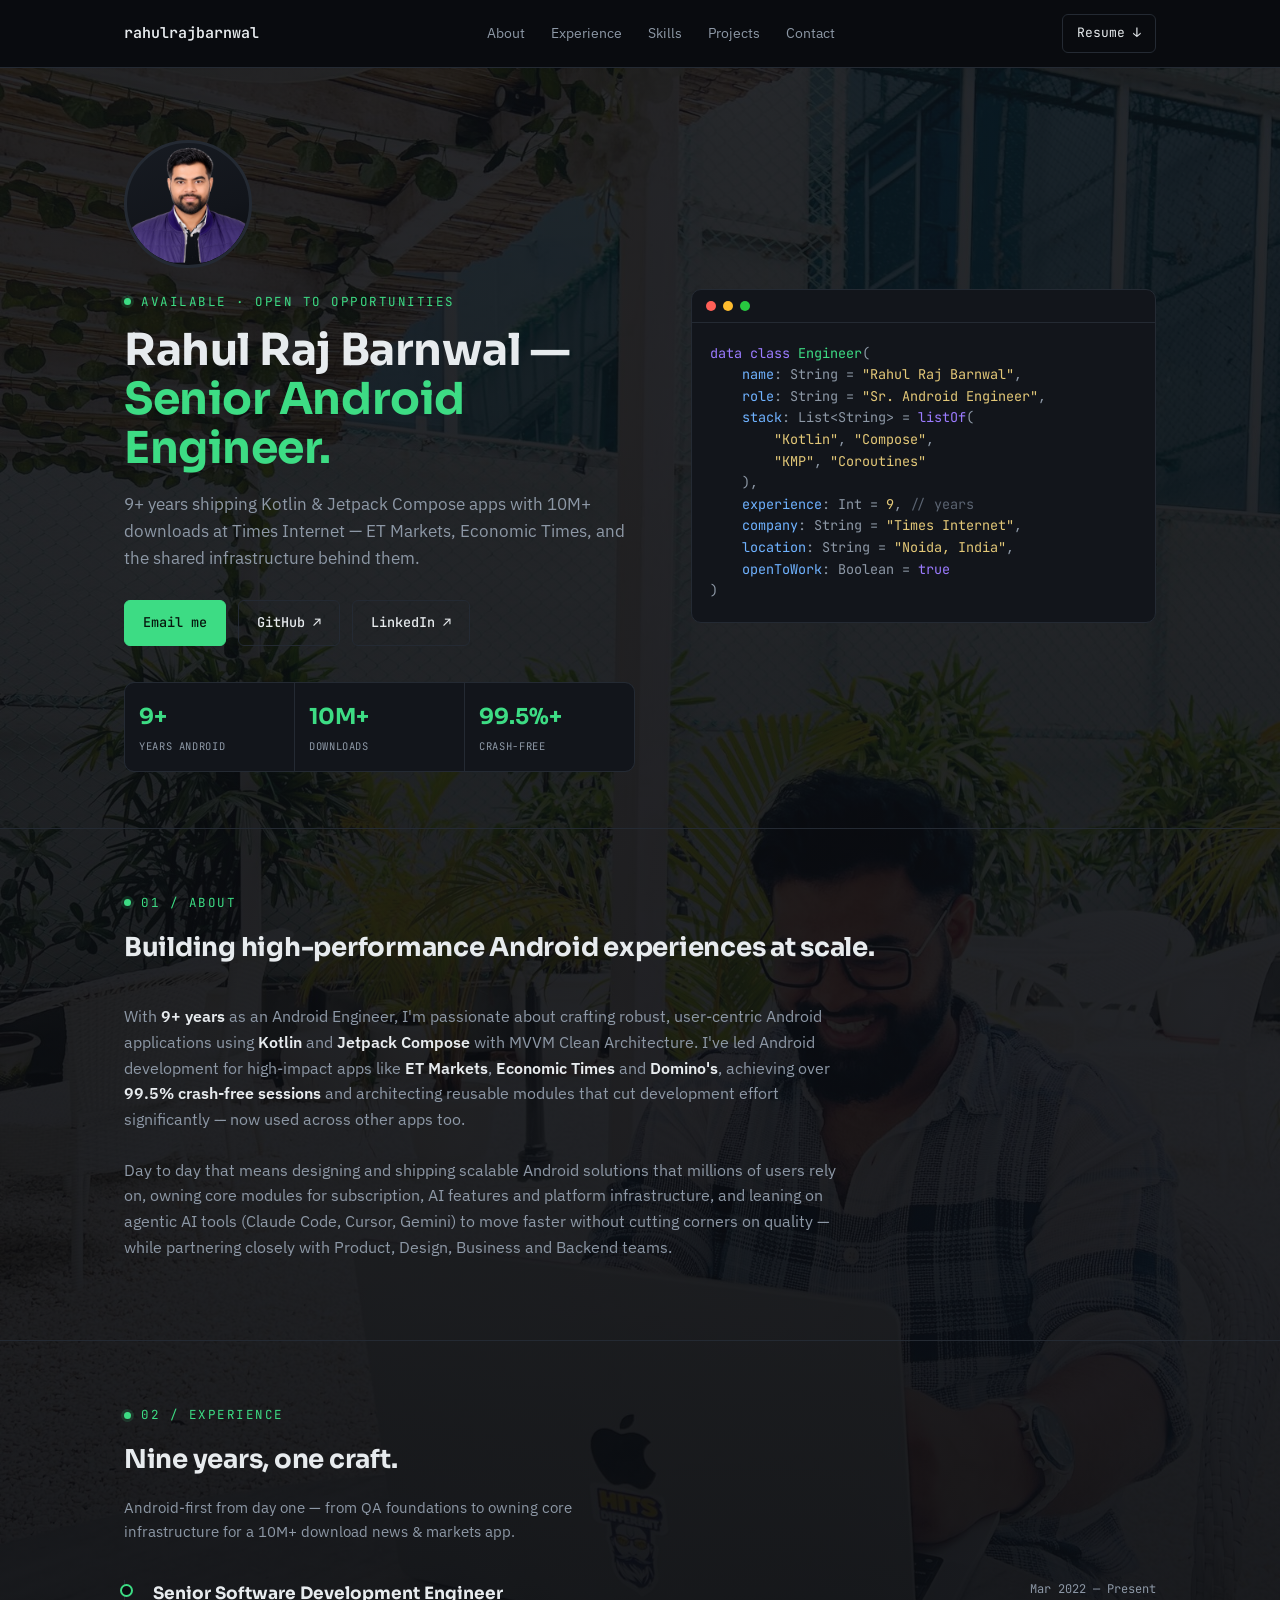
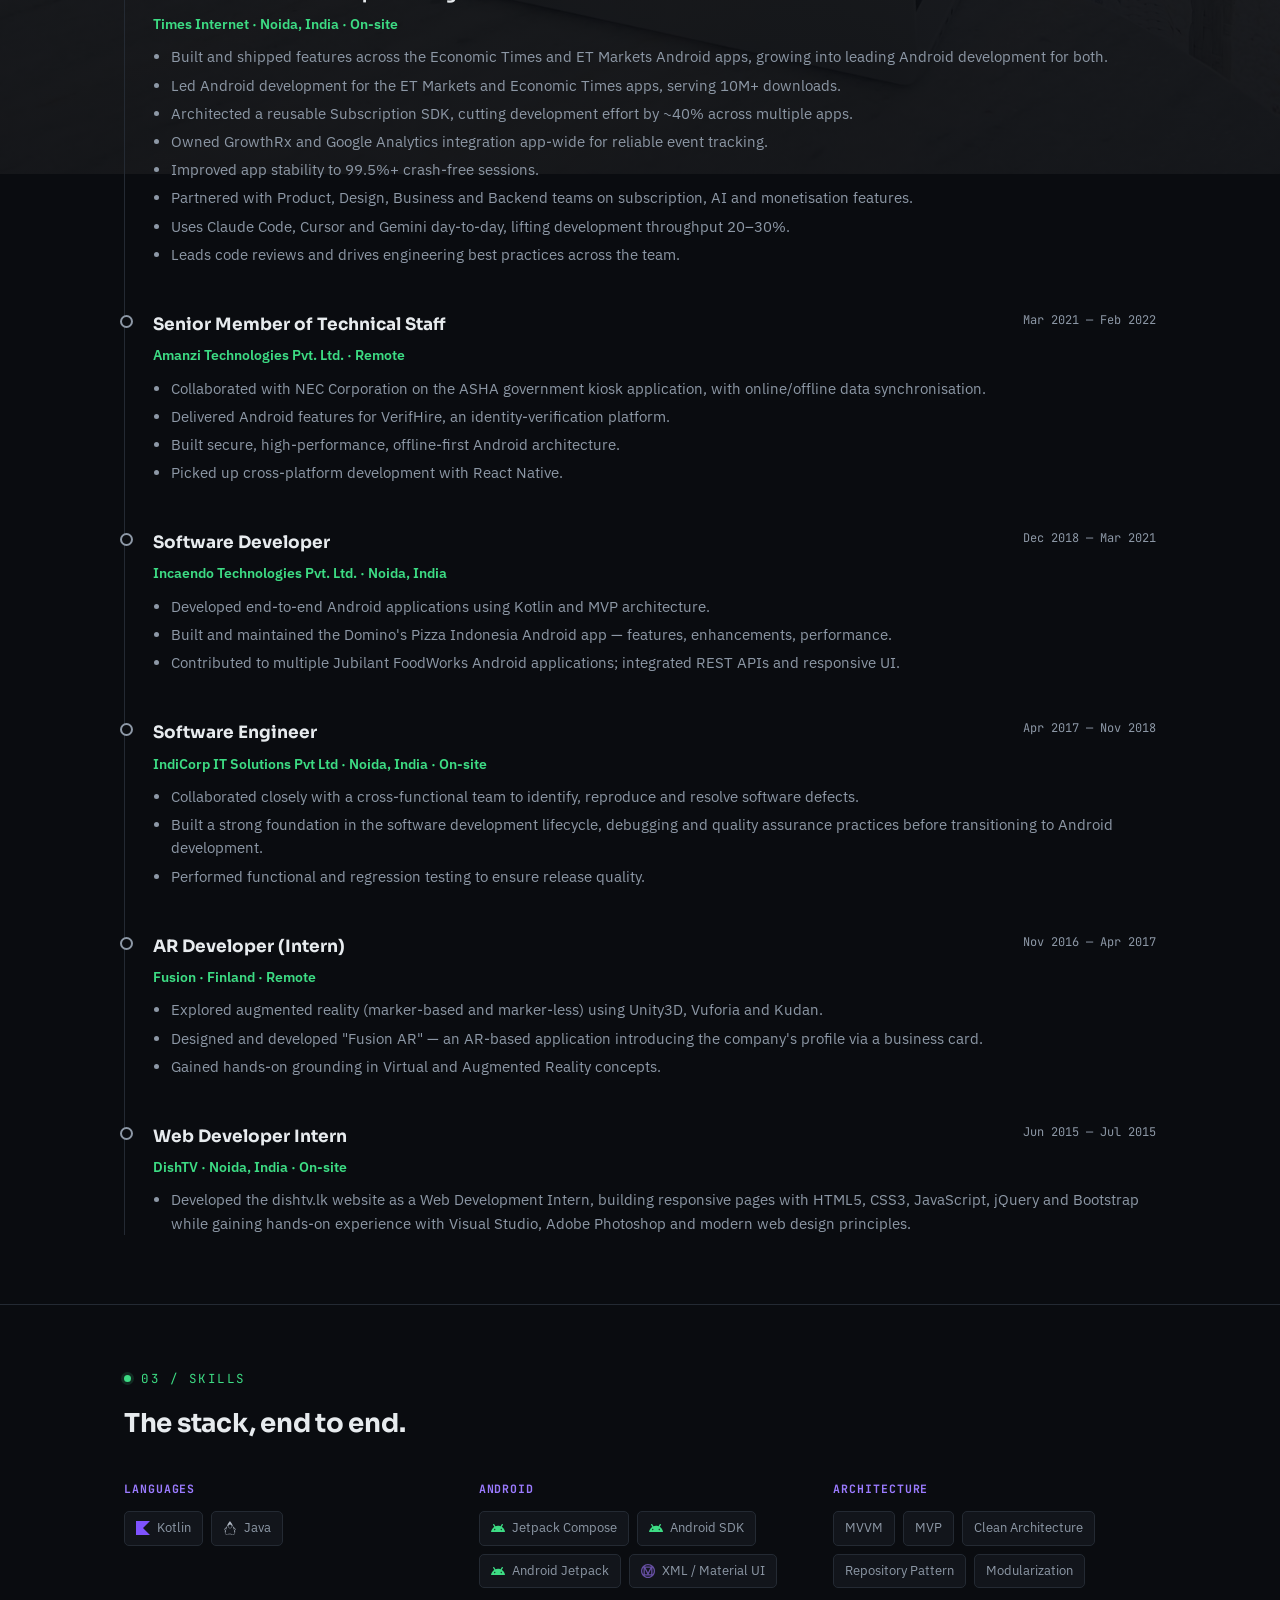
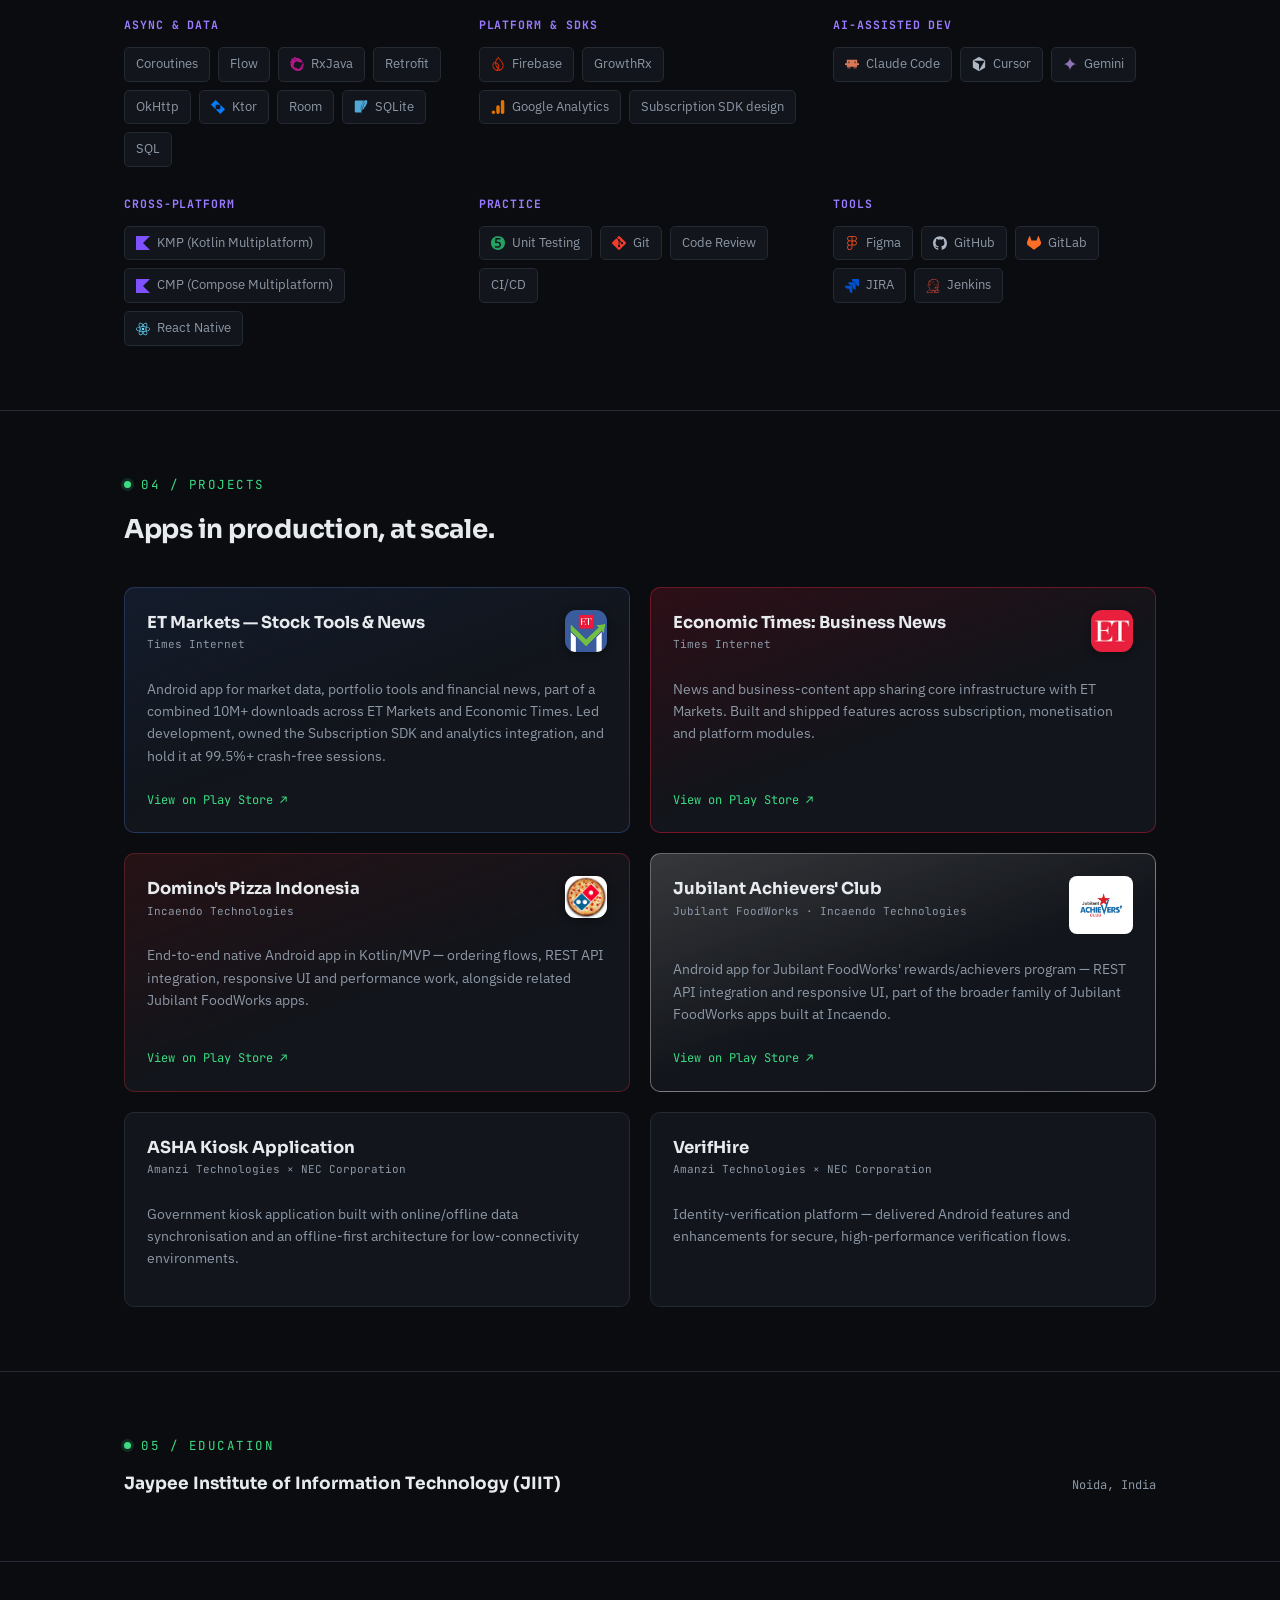
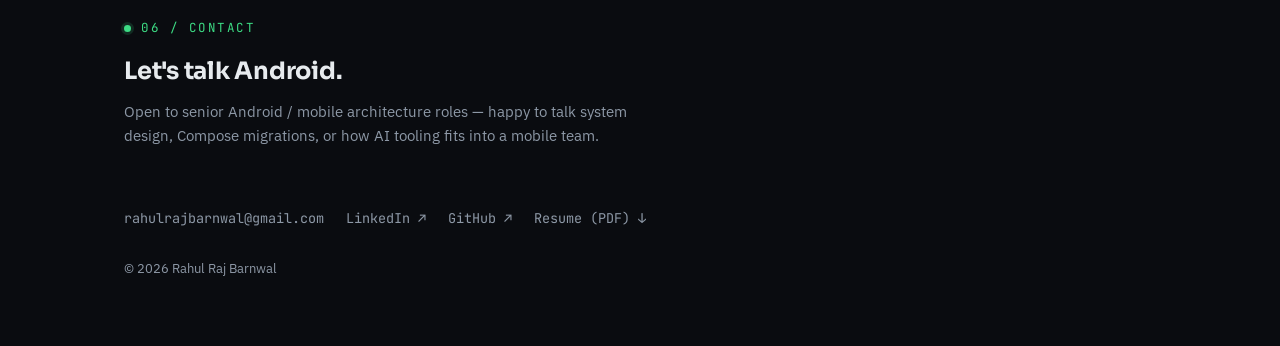
==== index.html @ 8c71536b "initial" ====
<!DOCTYPE html>
<html lang="en">
<head>
<meta charset="UTF-8">
<meta name="viewport" content="width=device-width, initial-scale=1.0">
<title>Rahul Raj Barnwal — Senior Android Engineer</title>
<meta name="description" content="Senior Android Engineer with 9+ years building Kotlin, Jetpack Compose and KMP apps at scale.">
<link rel="preconnect" href="https://fonts.googleapis.com">
<link rel="preconnect" href="https://fonts.gstatic.com" crossorigin>
<link href="https://fonts.googleapis.com/css2?family=Sora:wght@600;700;800&family=IBM+Plex+Sans:wght@400;500;600&family=JetBrains+Mono:wght@400;500;600&display=swap" rel="stylesheet">
<style>
  :root{
    --bg:#0A0C10;
    --surface:#12151B;
    --surface-2:#171B22;
    --border:#242A33;
    --text:#E7EBEE;
    --text-muted:#8D98A6;
    --green:#3DDC84;
    --purple:#9B7BFF;
    --purple-deep:#7F52FF;
    --mono: 'JetBrains Mono', ui-monospace, SFMono-Regular, Menlo, monospace;
    --sans: 'IBM Plex Sans', -apple-system, sans-serif;
    --display: 'Sora', var(--sans);
    color-scheme: dark;
  }
  *{box-sizing:border-box;}
  html{scroll-behavior:smooth;}
  html,body{margin:0;padding:0;}
  body{
    background:var(--bg);
    color:var(--text);
    font-family:var(--sans);
    line-height:1.6;
    -webkit-font-smoothing:antialiased;
  }
  img{max-width:100%;}
  [hidden]{display:none!important;}
  a{color:inherit;text-decoration:none;}
  .wrap{max-width:1080px;margin:0 auto;padding-inline:24px;}
  h1,h2,h3{font-family:var(--display);font-weight:700;letter-spacing:-0.01em;text-wrap:balance;margin:0;}
  .eyebrow{
    font-family:var(--mono);
    font-size:12.5px;
    letter-spacing:.12em;
    text-transform:uppercase;
    color:var(--green);
    display:flex;align-items:center;gap:10px;
    margin-bottom:14px;
  }
  .eyebrow::before{content:"";width:7px;height:7px;border-radius:50%;background:var(--green);box-shadow:0 0 0 3px rgba(61,220,132,.15);}

  /* ---------- NAV ---------- */
  header.nav{
    position:sticky;top:0;z-index:50;
    background:rgba(10,12,16,.86);
    backdrop-filter:blur(10px);
    border-bottom:1px solid var(--border);
  }
  .nav-inner{display:flex;align-items:center;justify-content:space-between;padding-block:14px;}
  .brand{font-family:var(--mono);font-weight:600;font-size:15px;color:var(--text);}
  .brand span{color:var(--green);}
  nav.links{display:flex;gap:26px;font-size:14px;color:var(--text-muted);}
  nav.links a:hover{color:var(--text);}
  .nav-cta{
    font-family:var(--mono);font-size:13px;padding:8px 14px;border:1px solid var(--border);
    border-radius:6px;color:var(--text);
  }
  .nav-cta:hover{border-color:var(--green);color:var(--green);}
  @media (max-width:720px){ nav.links{display:none;} }

  /* ---------- HERO ---------- */
  .photo-flow{
    background:
      linear-gradient(180deg, rgba(10,12,16,.88) 0%, rgba(10,12,16,.90) 35%, rgba(10,12,16,.96) 70%, var(--bg) 100%),
      url('assets/hero/background.jpg');
    background-size:100% auto;
    background-position:top center;
    background-repeat:no-repeat;
    background-color:var(--bg);
  }
  .hero{
    padding-block:72px 56px;border-bottom:1px solid var(--border);
  }
  .hero-grid{display:grid;grid-template-columns:1.1fr 1fr;gap:56px;align-items:center;}
  @media (max-width:860px){ .hero-grid{grid-template-columns:1fr;gap:36px;} }
  .avatar{
    width:128px;height:128px;border-radius:50%;margin-bottom:24px;
    display:flex;align-items:center;justify-content:center;
    background:linear-gradient(160deg,var(--surface-2) 0%,var(--surface) 60%,var(--bg) 100%);
    font-family:var(--display);font-weight:700;font-size:38px;color:var(--text);
    overflow:hidden;border:3px solid var(--border);
  }
  .avatar img{width:100%;height:100%;object-fit:cover;border-radius:50%;}
  .hero h1{font-size:44px;line-height:1.12;margin-bottom:14px;}
  .hero h1 .hl{color:var(--green);}
  .hero p.lede{color:var(--text-muted);font-size:17px;max-width:52ch;margin-bottom:28px;}
  .cta-row{display:flex;gap:12px;flex-wrap:wrap;margin-bottom:36px;}
  .btn{
    font-family:var(--mono);font-size:13.5px;font-weight:500;
    padding:11px 18px;border-radius:6px;display:inline-flex;align-items:center;gap:8px;
    border:1px solid var(--border);
  }
  .btn.primary{background:var(--green);color:#06170D;border-color:var(--green);}
  .btn.primary:hover{background:#33c876;}
  .btn.ghost:hover{border-color:var(--purple);color:var(--purple);}

  .stat-row{display:grid;grid-template-columns:repeat(3,1fr);gap:1px;background:var(--border);border:1px solid var(--border);border-radius:10px;overflow:hidden;}
  .stat{background:var(--surface);padding:16px 14px;text-align:left;}
  .stat .num{font-family:var(--display);font-size:22px;font-weight:700;color:var(--green);}
  .stat .lbl{font-family:var(--mono);font-size:10.5px;color:var(--text-muted);text-transform:uppercase;letter-spacing:.06em;margin-top:4px;}
  @media (max-width:520px){ .stat-row{grid-template-columns:repeat(2,1fr);} }

  /* Kotlin code panel */
  .code-panel{
    background:var(--surface);border:1px solid var(--border);border-radius:10px;
    font-family:var(--mono);font-size:13.5px;overflow:hidden;
  }
  .code-head{display:flex;gap:7px;padding:11px 14px;border-bottom:1px solid var(--border);}
  .dot{width:10px;height:10px;border-radius:50%;}
  .dot.r{background:#FF5F57;}.dot.y{background:#FEBC2E;}.dot.g{background:#28C840;}
  .code-body{padding:20px 18px;color:var(--text-muted);white-space:pre;overflow-x:auto;}
  .k-kw{color:var(--purple);}
  .k-cls{color:var(--green);}
  .k-str{color:#E3C878;}
  .k-cmt{color:#5B6472;}
  .k-fn{color:#6FB2FF;}

  /* ---------- SECTION SHELL ---------- */
  section{padding-block:64px;border-bottom:1px solid var(--border);scroll-margin-top:76px;}
  section h2{font-size:26px;margin-bottom:8px;}
  .section-sub{color:var(--text-muted);font-size:15px;margin-bottom:36px;max-width:60ch;}

  /* ---------- ABOUT ---------- */
  .about-body{color:var(--text-muted);font-size:16px;max-width:72ch;}
  .about-body strong{color:var(--text);font-weight:600;}

  /* ---------- EXPERIENCE (timeline) ---------- */
  .timeline{position:relative;padding-left:28px;border-left:1px solid var(--border);}
  .job{position:relative;padding-bottom:40px;}
  .job:last-child{padding-bottom:0;}
  .job::before{
    content:"";position:absolute;left:-33.5px;top:4px;width:9px;height:9px;border-radius:50%;
    background:var(--bg);border:2px solid var(--green);
  }
  .job.past::before{border-color:var(--text-muted);}
  .job-top{display:flex;justify-content:space-between;flex-wrap:wrap;gap:6px;margin-bottom:6px;}
  .job-role{font-family:var(--display);font-weight:700;font-size:17px;}
  .job-meta{font-family:var(--mono);font-size:12px;color:var(--text-muted);}
  .job-co{color:var(--green);font-size:14px;font-weight:600;margin-bottom:10px;}
  .job ul{margin:0;padding-left:18px;color:var(--text-muted);font-size:14.5px;}
  .job li{margin-bottom:5px;}
  .earlier{margin-top:8px;border-top:1px dashed var(--border);padding-top:24px;}
  .earlier-item{display:flex;justify-content:space-between;flex-wrap:wrap;gap:6px;font-size:14px;color:var(--text-muted);padding-bottom:10px;}
  .earlier-item b{color:var(--text);font-weight:600;}
  .earlier-item span.meta{font-family:var(--mono);font-size:11.5px;}

  /* ---------- SKILLS ---------- */
  .skill-grid{display:grid;grid-template-columns:repeat(3,1fr);gap:28px 32px;}
  @media (max-width:760px){ .skill-grid{grid-template-columns:1fr 1fr;} }
  @media (max-width:520px){ .skill-grid{grid-template-columns:1fr;} }
  .skill-cat h3{font-family:var(--mono);font-size:11.5px;color:var(--purple);text-transform:uppercase;letter-spacing:.08em;margin-bottom:12px;}
  .chips{display:flex;flex-wrap:wrap;gap:8px;}
  .chip{
    display:inline-flex;align-items:center;gap:7px;
    font-size:13px;padding:6px 11px;border:1px solid var(--border);border-radius:5px;
    color:var(--text-muted);background:var(--surface);
  }
  .chip-ico{width:14px;height:14px;flex-shrink:0;}

  /* ---------- PROJECTS ---------- */
  .proj-grid{display:grid;grid-template-columns:repeat(2,1fr);gap:20px;}
  @media (max-width:760px){ .proj-grid{grid-template-columns:1fr;} }
  .proj-card{background:var(--surface);border:1px solid var(--border);border-radius:10px;padding:22px;display:flex;flex-direction:column;gap:10px;transition:transform .15s ease;}
  .proj-top{display:flex;justify-content:space-between;align-items:flex-start;gap:10px;}
  .proj-title{font-family:var(--display);font-weight:700;font-size:16.5px;}
  .proj-org{font-family:var(--mono);font-size:11px;color:var(--text-muted);}
  .proj-desc{color:var(--text-muted);font-size:14px;flex:1;}
  .proj-link{font-family:var(--mono);font-size:12px;color:var(--green);}
  .proj-link:hover{color:var(--purple);}
  .proj-logo{width:42px;height:42px;border-radius:11px;object-fit:cover;flex-shrink:0;box-shadow:0 2px 8px rgba(0,0,0,.4);}
  .proj-logo.mark{width:64px;height:auto;border-radius:8px;object-fit:contain;box-shadow:none;background:#fff;padding:6px 9px;}

  /* ---------- EDUCATION + CONTACT ---------- */
  .edu-row{display:flex;justify-content:space-between;flex-wrap:wrap;gap:8px;align-items:baseline;}
  .edu-name{font-family:var(--display);font-weight:700;font-size:17px;}
  .edu-meta{font-family:var(--mono);font-size:12px;color:var(--text-muted);}

  footer{padding-block:56px;}
  .contact-grid{display:flex;justify-content:space-between;align-items:flex-end;flex-wrap:wrap;gap:24px;}
  .contact-links{display:flex;gap:22px;flex-wrap:wrap;font-family:var(--mono);font-size:13.5px;}
  .contact-links a{color:var(--text-muted);}
  .contact-links a:hover{color:var(--green);}
  .foot-note{color:var(--text-muted);font-size:12.5px;margin-top:28px;}
</style>
</head>
<body>

<header class="nav">
  <div class="wrap nav-inner">
    <div class="brand">rahulrajbarnwal</div>
    <nav class="links">
      <a href="#about">About</a>
      <a href="#experience">Experience</a>
      <a href="#skills">Skills</a>
      <a href="#projects">Projects</a>
      <a href="#contact">Contact</a>
    </nav>
    <a class="nav-cta" href="resume.pdf" target="_blank" rel="noopener">Resume ↓</a>
  </div>
</header>

<div class="photo-flow">
<section class="hero">
  <div class="wrap hero-grid">
    <div>
      <div class="avatar"><img src="assets/profile.png" alt="Rahul Raj Barnwal"></div>
      <div class="eyebrow">Available · Open to opportunities</div>
      <h1>Rahul Raj Barnwal —<br><span class="hl">Senior Android Engineer.</span></h1>
      <p class="lede">9+ years shipping Kotlin &amp; Jetpack Compose apps with 10M+ downloads at Times Internet — ET Markets, Economic Times, and the shared infrastructure behind them.</p>
      <div class="cta-row">
        <a class="btn primary" href="mailto:rahulrajbarnwal@gmail.com">Email me</a>
        <a class="btn ghost" href="https://github.com/rahulrajbarnwal" target="_blank" rel="noopener">GitHub ↗</a>
        <a class="btn ghost" href="https://www.linkedin.com/in/rahul-raj-barnwal-6b1929105" target="_blank" rel="noopener">LinkedIn ↗</a>
      </div>
      <div class="stat-row">
        <div class="stat"><div class="num">9+</div><div class="lbl">Years Android</div></div>
        <div class="stat"><div class="num">10M+</div><div class="lbl">Downloads</div></div>
        <div class="stat"><div class="num">99.5%+</div><div class="lbl">Crash-Free</div></div>
      </div>
    </div>
    <div class="code-panel">
      <div class="code-head"><span class="dot r"></span><span class="dot y"></span><span class="dot g"></span></div>
      <div class="code-body"><span class="k-kw">data class</span> <span class="k-cls">Engineer</span>(
    <span class="k-fn">name</span>: String = <span class="k-str">"Rahul Raj Barnwal"</span>,
    <span class="k-fn">role</span>: String = <span class="k-str">"Sr. Android Engineer"</span>,
    <span class="k-fn">stack</span>: List&lt;String&gt; = <span class="k-kw">listOf</span>(
        <span class="k-str">"Kotlin"</span>, <span class="k-str">"Compose"</span>,
        <span class="k-str">"KMP"</span>, <span class="k-str">"Coroutines"</span>
    ),
    <span class="k-fn">experience</span>: Int = <span class="k-str">9</span>, <span class="k-cmt">// years</span>
    <span class="k-fn">company</span>: String = <span class="k-str">"Times Internet"</span>,
    <span class="k-fn">location</span>: String = <span class="k-str">"Noida, India"</span>,
    <span class="k-fn">openToWork</span>: Boolean = <span class="k-kw">true</span>
)
</div>
    </div>
  </div>
</section>

<section id="about">
  <div class="wrap">
    <div class="eyebrow">01 / About</div>
    <h2>Building high-performance Android experiences at scale.</h2>
    <p class="section-sub"></p>
    <p class="about-body">
      With <strong>9+ years</strong> as an Android Engineer, I'm passionate about crafting robust, user-centric
      Android applications using <strong>Kotlin</strong> and <strong>Jetpack Compose</strong> with MVVM Clean
      Architecture. I've led Android development for high-impact apps like <strong>ET Markets</strong>,
      <strong>Economic Times</strong> and <strong>Domino's</strong>, achieving over <strong>99.5% crash-free
      sessions</strong> and architecting reusable modules that cut development effort significantly — now used
      across other apps too.
      <br><br>
      Day to day that means designing and shipping scalable Android solutions that millions of users rely on,
      owning core modules for subscription, AI features and platform infrastructure, and leaning on agentic AI
      tools (Claude Code, Cursor, Gemini) to move faster without cutting corners on quality — while partnering
      closely with Product, Design, Business and Backend teams.
    </p>
  </div>
</section>

<section id="experience">
  <div class="wrap">
    <div class="eyebrow">02 / Experience</div>
    <h2>Nine years, one craft.</h2>
    <p class="section-sub">Android-first from day one — from QA foundations to owning core infrastructure for a 10M+ download news &amp; markets app.</p>

    <div class="timeline">
      <div class="job">
        <div class="job-top">
          <div class="job-role">Senior Software Development Engineer</div>
          <div class="job-meta">Mar 2022 — Present</div>
        </div>
        <div class="job-co">Times Internet · Noida, India · On-site</div>
        <ul>
          <li>Built and shipped features across the Economic Times and ET Markets Android apps, growing into leading Android development for both.</li>
          <li>Led Android development for the ET Markets and Economic Times apps, serving 10M+ downloads.</li>
          <li>Architected a reusable Subscription SDK, cutting development effort by ~40% across multiple apps.</li>
          <li>Owned GrowthRx and Google Analytics integration app-wide for reliable event tracking.</li>
          <li>Improved app stability to 99.5%+ crash-free sessions.</li>
          <li>Partnered with Product, Design, Business and Backend teams on subscription, AI and monetisation features.</li>
          <li>Uses Claude Code, Cursor and Gemini day-to-day, lifting development throughput 20–30%.</li>
          <li>Leads code reviews and drives engineering best practices across the team.</li>
        </ul>
      </div>

      <div class="job past">
        <div class="job-top">
          <div class="job-role">Senior Member of Technical Staff</div>
          <div class="job-meta">Mar 2021 — Feb 2022</div>
        </div>
        <div class="job-co">Amanzi Technologies Pvt. Ltd. · Remote</div>
        <ul>
          <li>Collaborated with NEC Corporation on the ASHA government kiosk application, with online/offline data synchronisation.</li>
          <li>Delivered Android features for VerifHire, an identity-verification platform.</li>
          <li>Built secure, high-performance, offline-first Android architecture.</li>
          <li>Picked up cross-platform development with React Native.</li>
        </ul>
      </div>

      <div class="job past">
        <div class="job-top">
          <div class="job-role">Software Developer</div>
          <div class="job-meta">Dec 2018 — Mar 2021</div>
        </div>
        <div class="job-co">Incaendo Technologies Pvt. Ltd. · Noida, India</div>
        <ul>
          <li>Developed end-to-end Android applications using Kotlin and MVP architecture.</li>
          <li>Built and maintained the Domino's Pizza Indonesia Android app — features, enhancements, performance.</li>
          <li>Contributed to multiple Jubilant FoodWorks Android applications; integrated REST APIs and responsive UI.</li>
        </ul>
      </div>

      <div class="job past">
        <div class="job-top">
          <div class="job-role">Software Engineer</div>
          <div class="job-meta">Apr 2017 — Nov 2018</div>
        </div>
        <div class="job-co">IndiCorp IT Solutions Pvt Ltd · Noida, India · On-site</div>
        <ul>
          <li>Collaborated closely with a cross-functional team to identify, reproduce and resolve software defects.</li>
          <li>Built a strong foundation in the software development lifecycle, debugging and quality assurance practices before transitioning to Android development.</li>
          <li>Performed functional and regression testing to ensure release quality.</li>
        </ul>
      </div>

      <div class="job past">
        <div class="job-top">
          <div class="job-role">AR Developer (Intern)</div>
          <div class="job-meta">Nov 2016 — Apr 2017</div>
        </div>
        <div class="job-co">Fusion · Finland · Remote</div>
        <ul>
          <li>Explored augmented reality (marker-based and marker-less) using Unity3D, Vuforia and Kudan.</li>
          <li>Designed and developed "Fusion AR" — an AR-based application introducing the company's profile via a business card.</li>
          <li>Gained hands-on grounding in Virtual and Augmented Reality concepts.</li>
        </ul>
      </div>

      <div class="job past">
        <div class="job-top">
          <div class="job-role">Web Developer Intern</div>
          <div class="job-meta">Jun 2015 — Jul 2015</div>
        </div>
        <div class="job-co">DishTV · Noida, India · On-site</div>
        <ul>
          <li>Developed the dishtv.lk website as a Web Development Intern, building responsive pages with HTML5, CSS3, JavaScript, jQuery and Bootstrap while gaining hands-on experience with Visual Studio, Adobe Photoshop and modern web design principles.</li>
        </ul>
      </div>
    </div>
  </div>
</section>
</div>

<section id="skills">
  <div class="wrap">
    <div class="eyebrow">03 / Skills</div>
    <h2>The stack, end to end.</h2>
    <p class="section-sub"></p>
    <div class="skill-grid">
      <div class="skill-cat">
        <h3>Languages</h3>
        <div class="chips"><span class="chip"><svg class="chip-ico" viewBox="0 0 24 24" fill="#7F52FF" aria-hidden="true"><path d="M24 24H0V0h24L12 12Z"/></svg>Kotlin</span><span class="chip"><svg class="chip-ico" viewBox="0 0 24 24" fill="#AEB6C2" aria-hidden="true"><path d="M11.915 0 11.7.215C9.515 2.4 7.47 6.39 6.046 10.483c-1.064 1.024-3.633 2.81-3.711 3.551-.093.87 1.746 2.611 1.55 3.235-.198.625-1.304 1.408-1.014 1.939.1.188.823.011 1.277-.491a13.389 13.389 0 0 0-.017 2.14c.076.906.27 1.668.643 2.232.372.563.956.911 1.667.911.397 0 .727-.114 1.024-.264.298-.149.571-.33.91-.5.68-.34 1.634-.666 3.53-.604 1.903.062 2.872.39 3.559.704.687.314 1.15.664 1.925.664.767 0 1.395-.336 1.807-.9.412-.563.631-1.33.72-2.24.06-.623.055-1.32 0-2.066.454.45 1.117.604 1.213.424.29-.53-.816-1.314-1.013-1.937-.198-.624 1.642-2.366 1.549-3.236-.08-.748-2.707-2.568-3.748-3.586C16.428 6.374 14.308 2.394 12.13.215zm.175 6.038a2.95 2.95 0 0 1 2.943 2.942 2.95 2.95 0 0 1-2.943 2.943A2.95 2.95 0 0 1 9.148 8.98a2.95 2.95 0 0 1 2.942-2.942zM8.685 7.983a3.515 3.515 0 0 0-.145.997c0 1.951 1.6 3.55 3.55 3.55 1.95 0 3.55-1.598 3.55-3.55 0-.329-.046-.648-.132-.951.334.095.64.208.915.336a42.699 42.699 0 0 1 2.042 5.829c.678 2.545 1.01 4.92.846 6.607-.082.844-.29 1.51-.606 1.94-.315.431-.713.651-1.315.651-.593 0-.932-.27-1.673-.61-.741-.338-1.825-.694-3.792-.758-1.974-.064-3.073.293-3.821.669-.375.188-.659.373-.911.5s-.466.2-.752.2c-.53 0-.876-.209-1.16-.64-.285-.43-.474-1.101-.545-1.948-.141-1.693.176-4.069.823-6.614a43.155 43.155 0 0 1 1.934-5.783c.348-.167.749-.31 1.192-.425zm-3.382 4.362a.216.216 0 0 1 .13.031c-.166.56-.323 1.116-.463 1.665a33.849 33.849 0 0 0-.547 2.555 3.9 3.9 0 0 0-.2-.39c-.58-1.012-.914-1.642-1.16-2.08.315-.24 1.679-1.755 2.24-1.781zm13.394.01c.562.027 1.926 1.543 2.24 1.783-.246.438-.58 1.068-1.16 2.08a4.428 4.428 0 0 0-.163.309 32.354 32.354 0 0 0-.562-2.49 40.579 40.579 0 0 0-.482-1.652.216.216 0 0 1 .127-.03z"/></svg>Java</span></div>
      </div>
      <div class="skill-cat">
        <h3>Android</h3>
        <div class="chips">
          <span class="chip"><svg class="chip-ico" viewBox="0 0 24 24" fill="#3DDC84" aria-hidden="true"><path d="M18.4395 5.5586c-.675 1.1664-1.352 2.3318-2.0274 3.498-.0366-.0155-.0742-.0286-.1113-.043-1.8249-.6957-3.484-.8-4.42-.787-1.8551.0185-3.3544.4643-4.2597.8203-.084-.1494-1.7526-3.021-2.0215-3.4864a1.1451 1.1451 0 0 0-.1406-.1914c-.3312-.364-.9054-.4859-1.379-.203-.475.282-.7136.9361-.3886 1.5019 1.9466 3.3696-.0966-.2158 1.9473 3.3593.0172.031-.4946.2642-1.3926 1.0177C2.8987 12.176.452 14.772 0 18.9902h24c-.119-1.1108-.3686-2.099-.7461-3.0683-.7438-1.9118-1.8435-3.2928-2.7402-4.1836a12.1048 12.1048 0 0 0-2.1309-1.6875c.6594-1.122 1.312-2.2559 1.9649-3.3848.2077-.3615.1886-.7956-.0079-1.1191a1.1001 1.1001 0 0 0-.8515-.5332c-.5225-.0536-.9392.3128-1.0488.5449zm-.0391 8.461c.3944.5926.324 1.3306-.1563 1.6503-.4799.3197-1.188.0985-1.582-.4941-.3944-.5927-.324-1.3307.1563-1.6504.4727-.315 1.1812-.1086 1.582.4941zM7.207 13.5273c.4803.3197.5506 1.0577.1563 1.6504-.394.5926-1.1038.8138-1.584.4941-.48-.3197-.5503-1.0577-.1563-1.6504.4008-.6021 1.1087-.8106 1.584-.4941z"/></svg>Jetpack Compose</span><span class="chip"><svg class="chip-ico" viewBox="0 0 24 24" fill="#3DDC84" aria-hidden="true"><path d="M18.4395 5.5586c-.675 1.1664-1.352 2.3318-2.0274 3.498-.0366-.0155-.0742-.0286-.1113-.043-1.8249-.6957-3.484-.8-4.42-.787-1.8551.0185-3.3544.4643-4.2597.8203-.084-.1494-1.7526-3.021-2.0215-3.4864a1.1451 1.1451 0 0 0-.1406-.1914c-.3312-.364-.9054-.4859-1.379-.203-.475.282-.7136.9361-.3886 1.5019 1.9466 3.3696-.0966-.2158 1.9473 3.3593.0172.031-.4946.2642-1.3926 1.0177C2.8987 12.176.452 14.772 0 18.9902h24c-.119-1.1108-.3686-2.099-.7461-3.0683-.7438-1.9118-1.8435-3.2928-2.7402-4.1836a12.1048 12.1048 0 0 0-2.1309-1.6875c.6594-1.122 1.312-2.2559 1.9649-3.3848.2077-.3615.1886-.7956-.0079-1.1191a1.1001 1.1001 0 0 0-.8515-.5332c-.5225-.0536-.9392.3128-1.0488.5449zm-.0391 8.461c.3944.5926.324 1.3306-.1563 1.6503-.4799.3197-1.188.0985-1.582-.4941-.3944-.5927-.324-1.3307.1563-1.6504.4727-.315 1.1812-.1086 1.582.4941zM7.207 13.5273c.4803.3197.5506 1.0577.1563 1.6504-.394.5926-1.1038.8138-1.584.4941-.48-.3197-.5503-1.0577-.1563-1.6504.4008-.6021 1.1087-.8106 1.584-.4941z"/></svg>Android SDK</span>
          <span class="chip"><svg class="chip-ico" viewBox="0 0 24 24" fill="#3DDC84" aria-hidden="true"><path d="M18.4395 5.5586c-.675 1.1664-1.352 2.3318-2.0274 3.498-.0366-.0155-.0742-.0286-.1113-.043-1.8249-.6957-3.484-.8-4.42-.787-1.8551.0185-3.3544.4643-4.2597.8203-.084-.1494-1.7526-3.021-2.0215-3.4864a1.1451 1.1451 0 0 0-.1406-.1914c-.3312-.364-.9054-.4859-1.379-.203-.475.282-.7136.9361-.3886 1.5019 1.9466 3.3696-.0966-.2158 1.9473 3.3593.0172.031-.4946.2642-1.3926 1.0177C2.8987 12.176.452 14.772 0 18.9902h24c-.119-1.1108-.3686-2.099-.7461-3.0683-.7438-1.9118-1.8435-3.2928-2.7402-4.1836a12.1048 12.1048 0 0 0-2.1309-1.6875c.6594-1.122 1.312-2.2559 1.9649-3.3848.2077-.3615.1886-.7956-.0079-1.1191a1.1001 1.1001 0 0 0-.8515-.5332c-.5225-.0536-.9392.3128-1.0488.5449zm-.0391 8.461c.3944.5926.324 1.3306-.1563 1.6503-.4799.3197-1.188.0985-1.582-.4941-.3944-.5927-.324-1.3307.1563-1.6504.4727-.315 1.1812-.1086 1.582.4941zM7.207 13.5273c.4803.3197.5506 1.0577.1563 1.6504-.394.5926-1.1038.8138-1.584.4941-.48-.3197-.5503-1.0577-.1563-1.6504.4008-.6021 1.1087-.8106 1.584-.4941z"/></svg>Android Jetpack</span>
          <span class="chip"><svg class="chip-ico" viewBox="0 0 24 24" fill="#6750A4" aria-hidden="true"><path d="M11.9998 23.9997c-1.6545 0-3.218-.309-4.691-.927-1.4544-.6364-2.7269-1.4909-3.8179-2.5639-1.073-1.0905-1.9274-2.3634-2.5634-3.8179C.3085 15.2179 0 13.6545 0 12c0-1.6725.309-3.2364.927-4.6909.6365-1.4545 1.491-2.718 2.564-3.791C4.5818 2.4278 5.8543 1.5733 7.3087.9548c1.473-.6365 3.0365-.9545 4.691-.9545 1.673 0 3.2364.318 4.6909.955 1.4544.618 2.7179 1.4725 3.7909 2.563 1.091 1.073 1.945 2.3364 2.5634 3.7909C23.6815 8.7641 24 10.3275 24 12c0 1.655-.3185 3.218-.955 4.6909-.618 1.4545-1.4724 2.7274-2.5634 3.818-1.073 1.0729-2.3365 1.9274-3.791 2.5639-1.455.618-3.0179.927-4.6909.927zm-7.6364-5.8633V5.8636A9.4843 9.4843 0 0 0 2.755 8.7001C2.373 9.7365 2.1825 10.8365 2.1825 12s.1905 2.2725.5724 3.3274a9.5713 9.5713 0 0 0 1.609 2.809zm1.5-13.7727H18.163a9.4848 9.4848 0 0 0-2.836-1.609c-1.0549-.382-2.1639-.5725-3.3273-.5725-1.1635 0-2.2725.1905-3.327.5725a9.5713 9.5713 0 0 0-2.8094 1.609Zm6.1364 10.3637 4.1179-8.1818H7.9088Zm1.091 2.727h4.3633V8.7276Zm-6.5454 0h4.3634L6.5454 8.7276Zm8.7813 3.791c1.0545-.382 2-.918 2.836-1.609H5.8628a9.5713 9.5713 0 0 0 2.8094 1.609c1.0545.3819 2.1635.5724 3.327.5724 1.0543 0 2.1823-.1579 3.3274-.5725zm4.3089-3.109a9.5713 9.5713 0 0 0 1.609-2.809c.382-1.055.5724-2.164.5724-3.3274 0-1.1635-.1905-2.2635-.5724-3.3-.382-1.055-.918-1.9999-1.609-2.8364Z"/></svg>XML / Material UI</span>
        </div>
      </div>
      <div class="skill-cat">
        <h3>Architecture</h3>
        <div class="chips">
          <span class="chip">MVVM</span><span class="chip">MVP</span>
          <span class="chip">Clean Architecture</span><span class="chip">Repository Pattern</span><span class="chip">Modularization</span>
        </div>
      </div>
      <div class="skill-cat">
        <h3>Async &amp; Data</h3>
        <div class="chips">
          <span class="chip">Coroutines</span><span class="chip">Flow</span><span class="chip"><svg class="chip-ico" viewBox="0 0 24 24" fill="#B7178C" aria-hidden="true"><path d="M7.402 2.343c-2.224.984-3.615 2.583-4.4 3.747-.852 1.268-1.184 2.319-1.184 2.328-.002.036.005-.017 0 .019-.246.7-.473 1.798-.473 1.807-.265 1.344-.142 2.593-.142 2.612l.029.246a9.58 9.58 0 01.132-1.012c.019-.133.37-2.016 1.694-3.511.142-.218 1.675-2.233 4.495-2.233.606 0 1.24.094 1.874.283h.019c.038.01.87.313 1.173.464.284.142.786.36.795.36h.02c2.715 1.325 5.062 1.75 5.081 1.76.672.114 1.278.17 1.817.17 1.079 0 1.855-.236 2.262-.69.237-.26.307-.559.293-.814.019-.985-.785-2.044-1.467-2.754a10.868 10.868 0 00-1.542-1.344c-2.044-1.514-4.23-2.28-6.52-2.28-2.347.009-3.937.832-3.956.842zm7.419 2.659c.284 0 .511.227.511.51a.509.509 0 01-.511.512.509.509 0 01-.511-.511c0-.284.227-.511.511-.511zm-6.605-1.94c.075 0 .123.019.142.019l3.227 1.003-.123.255-1.543-.482c-.548-.17-1.12-.351-1.656-.52-.01 0-.028-.01-.047-.01-.02 0-.048 0-.067.01-.293.075-1.097.359-1.334.785a.481.481 0 00-.038.378c0 .01.17.54.596 1.088l2.14-.104 1.428-.066-.142.293-3.549.17c-.53-.643-.738-1.286-.738-1.286C6.181 3.554 8.083 3.07 8.083 3.07c.045-.001.09-.006.133-.01zm11.223 15.747c2.177-.946 3.104-2.584 3.104-2.584 2.035-2.772 1.344-5.697 1.344-5.697-1.296 2.82-2.48 3.596-2.48 3.596 3.19-4.854.02-7.788.02-7.788C22.723 9.1 21 12.468 21 12.468c-1.448 3.048-3.502 4.136-3.502 4.136 2.29.426 3.975-1.117 3.975-1.117-3.284 3.549-6.842 3.379-6.842 3.379 1.495 1.675 3.738 1.533 3.738 1.533-2.934.69-5.688-.284-7.95-2.167-.425-.35-.832-.73-1.21-1.136-.144-.15-.28-.31-.417-.464-.047 1.751 1.779 3.379 1.779 3.379-2.29-.947-3.34-3-3.34-3s-1.543-2.631-.426-5.631c1.107-2.962 4.419-3.626 4.504-3.645-.251-.117-.644-.292-.814-.367-.293-.142-1.145-.455-1.145-.455a6.397 6.397 0 00-1.798-.274c-2.792 0-4.277 2.11-4.277 2.11-1.316 1.477-1.628 3.388-1.628 3.388-.37 1.827.028 3.748.028 3.748s.038.151.048.217c.303.72.69 1.43 1.145 2.101 2.46 3.672 6.454 4.94 6.454 4.94 5.914 2.006 9.955-.946 9.955-.946 3.72-2.555 4.467-5.508 4.467-5.508-3.01 2.338-4.306 2.12-4.306 2.12zM1.307 14.948a12.545 12.545 0 01-.36-1.78c-.01-.098-.025-.207-.037-.302 0 0-.133-1.287.151-2.697 0 0 .01-.038.02-.095.036-.203.093-.407.132-.577.085-.37.208-.814.33-1.174 0 0 1.307-4.287 5.726-6.245 0 0 1.524-.805 3.823-.862-.162-.16-.349-.329-.51-.435-1.08-.72-2.688-.956-3.663.057-.293.303-.54.634-.814.937-.312.34-.69.624-1.126.785-.378.142-.757.114-1.145.18-.397.066-.804.208-1.126.464-.35.284-.492.662-.53 1.097-.038.341-.028.691-.047 1.032-.048 1.003-.37 1.287-1.089 1.845-.303.227-.558.53-.747.852-.568 1.003.34 2.044.388 3.057.01.208-.01.416-.085.615-.076.217-.228.36-.35.54-.171.236-.285.52-.237.813.047.293.199.568.34.823.275.455.616.862.975 1.25.012.016.038.04.054.052l-.073-.232z"/></svg>RxJava</span>
          <span class="chip">Retrofit</span><span class="chip">OkHttp</span><span class="chip"><svg class="chip-ico" viewBox="0 0 24 24" fill="#087CFA" aria-hidden="true"><path d="M8 0 0 8l8 8V8h8zm8 8v8H8l8 8 8-8z"/></svg>Ktor</span><span class="chip">Room</span><span class="chip"><svg class="chip-ico" viewBox="0 0 24 24" fill="#4FA8D8" aria-hidden="true"><path d="M21.678.521c-1.032-.92-2.28-.55-3.513.544a8.71 8.71 0 0 0-.547.535c-2.109 2.237-4.066 6.38-4.674 9.544.237.48.422 1.093.544 1.561a13.044 13.044 0 0 1 .164.703s-.019-.071-.096-.296l-.05-.146a1.689 1.689 0 0 0-.033-.08c-.138-.32-.518-.995-.686-1.289-.143.423-.27.818-.376 1.176.484.884.778 2.4.778 2.4s-.025-.099-.147-.442c-.107-.303-.644-1.244-.772-1.464-.217.804-.304 1.346-.226 1.478.152.256.296.698.422 1.186.286 1.1.485 2.44.485 2.44l.017.224a22.41 22.41 0 0 0 .056 2.748c.095 1.146.273 2.13.5 2.657l.155-.084c-.334-1.038-.47-2.399-.41-3.967.09-2.398.642-5.29 1.661-8.304 1.723-4.55 4.113-8.201 6.3-9.945-1.993 1.8-4.692 7.63-5.5 9.788-.904 2.416-1.545 4.684-1.931 6.857.666-2.037 2.821-2.912 2.821-2.912s1.057-1.304 2.292-3.166c-.74.169-1.955.458-2.362.629-.6.251-.762.337-.762.337s1.945-1.184 3.613-1.72C21.695 7.9 24.195 2.767 21.678.521m-18.573.543A1.842 1.842 0 0 0 1.27 2.9v16.608a1.84 1.84 0 0 0 1.835 1.834h9.418a22.953 22.953 0 0 1-.052-2.707c-.006-.062-.011-.141-.016-.2a27.01 27.01 0 0 0-.473-2.378c-.121-.47-.275-.898-.369-1.057-.116-.197-.098-.31-.097-.432 0-.12.015-.245.037-.386a9.98 9.98 0 0 1 .234-1.045l.217-.028c-.017-.035-.014-.065-.031-.097l-.041-.381a32.8 32.8 0 0 1 .382-1.194l.2-.019c-.008-.016-.01-.038-.018-.053l-.043-.316c.63-3.28 2.587-7.443 4.8-9.791.066-.069.133-.128.198-.194Z"/></svg>SQLite</span><span class="chip">SQL</span>
        </div>
      </div>
      <div class="skill-cat">
        <h3>Platform &amp; SDKs</h3>
        <div class="chips">
          <span class="chip"><svg class="chip-ico" viewBox="0 0 24 24" fill="#DD2C00" aria-hidden="true"><path d="M19.455 8.369c-.538-.748-1.778-2.285-3.681-4.569-.826-.991-1.535-1.832-1.884-2.245a146 146 0 0 0-.488-.576l-.207-.245-.113-.133-.022-.032-.01-.005L12.57 0l-.609.488c-1.555 1.246-2.828 2.851-3.681 4.64-.523 1.064-.864 2.105-1.043 3.176-.047.241-.088.489-.121.738-.209-.017-.421-.028-.632-.033-.018-.001-.035-.002-.059-.003a7.46 7.46 0 0 0-2.28.274l-.317.089-.163.286c-.765 1.342-1.198 2.869-1.252 4.416-.07 2.01.477 3.954 1.583 5.625 1.082 1.633 2.61 2.882 4.42 3.611l.236.095.071.025.003-.001a9.59 9.59 0 0 0 2.941.568q.171.006.342.006c1.273 0 2.513-.249 3.69-.742l.008.004.313-.145a9.63 9.63 0 0 0 3.927-3.335c1.01-1.49 1.577-3.234 1.641-5.042.075-2.161-.643-4.304-2.133-6.371m-7.083 6.695c.328 1.244.264 2.44-.191 3.558-1.135-1.12-1.967-2.352-2.475-3.665-.543-1.404-.87-2.74-.974-3.975.48.157.922.366 1.315.622 1.132.737 1.914 1.902 2.325 3.461zm.207 6.022c.482.368.99.712 1.513 1.028-.771.21-1.565.302-2.369.273a8 8 0 0 1-.373-.022c.458-.394.869-.823 1.228-1.279zm1.347-6.431c-.516-1.957-1.527-3.437-3.002-4.398-.647-.421-1.385-.741-2.194-.95.011-.134.026-.268.043-.4.014-.113.03-.216.046-.313.133-.689.332-1.37.589-2.025.099-.25.206-.499.321-.74l.004-.008c.177-.358.376-.719.61-1.105l.092-.152-.003-.001c.544-.851 1.197-1.627 1.942-2.311l.288.341c.672.796 1.304 1.548 1.878 2.237 1.291 1.549 2.966 3.583 3.612 4.48 1.277 1.771 1.893 3.579 1.83 5.375-.049 1.395-.461 2.755-1.195 3.933-.694 1.116-1.661 2.05-2.8 2.708-.636-.318-1.559-.839-2.539-1.599.79-1.575.952-3.28.479-5.072zm-2.575 5.397c-.725.939-1.587 1.55-2.09 1.856-.081-.029-.163-.06-.243-.093l-.065-.026c-1.49-.616-2.747-1.656-3.635-3.01-.907-1.384-1.356-2.993-1.298-4.653.041-1.19.338-2.327.882-3.379.316-.07.638-.114.96-.131l.084-.002c.162-.003.324-.003.478 0 .227.011.454.035.677.07.073 1.513.445 3.145 1.105 4.852.637 1.644 1.694 3.162 3.144 4.515z"/></svg>Firebase</span><span class="chip">GrowthRx</span>
          <span class="chip"><svg class="chip-ico" viewBox="0 0 24 24" fill="#E37400" aria-hidden="true"><path d="M22.84 2.9982v17.9987c.0086 1.6473-1.3197 2.9897-2.967 2.9984a2.9808 2.9808 0 01-.3677-.0208c-1.528-.226-2.6477-1.5558-2.6105-3.1V3.1204c-.0369-1.5458 1.0856-2.8762 2.6157-3.1 1.6361-.1915 3.1178.9796 3.3093 2.6158.014.1201.0208.241.0202.3619zM4.1326 18.0548c-1.6417 0-2.9726 1.331-2.9726 2.9726C1.16 22.6691 2.4909 24 4.1326 24s2.9726-1.3309 2.9726-2.9726-1.331-2.9726-2.9726-2.9726zm7.8728-9.0098c-.0171 0-.0342 0-.0513.0003-1.6495.0904-2.9293 1.474-2.891 3.1256v7.9846c0 2.167.9535 3.4825 2.3505 3.763 1.6118.3266 3.1832-.7152 3.5098-2.327.04-.1974.06-.3983.0593-.5998v-8.9585c.003-1.6474-1.33-2.9852-2.9773-2.9882z"/></svg>Google Analytics</span><span class="chip">Subscription SDK design</span>
        </div>
      </div>
      <div class="skill-cat">
        <h3>AI-Assisted Dev</h3>
        <div class="chips">
          <span class="chip"><svg class="chip-ico" viewBox="0 0 24 24" fill="#D97757" aria-hidden="true"><path d="M21 10.5h3v3h-3v3h-1.5v3H18v-3h-1.5v3H15v-3H9v3H7.5v-3H6v3H4.5v-3H3v-3H0v-3h3v-6h18Zm-15 0h1.5v-3H6Zm10.5 0H18v-3h-1.5z"/></svg>Claude Code</span><span class="chip"><svg class="chip-ico" viewBox="0 0 24 24" fill="#AEB6C2" aria-hidden="true"><path d="M11.503.131 1.891 5.678a.84.84 0 0 0-.42.726v11.188c0 .3.162.575.42.724l9.609 5.55a1 1 0 0 0 .998 0l9.61-5.55a.84.84 0 0 0 .42-.724V6.404a.84.84 0 0 0-.42-.726L12.497.131a1.01 1.01 0 0 0-.996 0M2.657 6.338h18.55c.263 0 .43.287.297.515L12.23 22.918c-.062.107-.229.064-.229-.06V12.335a.59.59 0 0 0-.295-.51l-9.11-5.257c-.109-.063-.064-.23.061-.23"/></svg>Cursor</span><span class="chip"><svg class="chip-ico" viewBox="0 0 24 24" fill="#8E75B2" aria-hidden="true"><path d="M11.04 19.32Q12 21.51 12 24q0-2.49.93-4.68.96-2.19 2.58-3.81t3.81-2.55Q21.51 12 24 12q-2.49 0-4.68-.93a12.3 12.3 0 0 1-3.81-2.58 12.3 12.3 0 0 1-2.58-3.81Q12 2.49 12 0q0 2.49-.96 4.68-.93 2.19-2.55 3.81a12.3 12.3 0 0 1-3.81 2.58Q2.49 12 0 12q2.49 0 4.68.96 2.19.93 3.81 2.55t2.55 3.81"/></svg>Gemini</span>
        </div>
      </div>
      <div class="skill-cat">
        <h3>Cross-platform</h3>
        <div class="chips"><span class="chip"><svg class="chip-ico" viewBox="0 0 24 24" fill="#7F52FF" aria-hidden="true"><path d="M24 24H0V0h24L12 12Z"/></svg>KMP (Kotlin Multiplatform)</span><span class="chip"><svg class="chip-ico" viewBox="0 0 24 24" fill="#7F52FF" aria-hidden="true"><path d="M24 24H0V0h24L12 12Z"/></svg>CMP (Compose Multiplatform)</span><span class="chip"><svg class="chip-ico" viewBox="0 0 24 24" fill="#61DAFB" aria-hidden="true"><path d="M14.23 12.004a2.236 2.236 0 0 1-2.235 2.236 2.236 2.236 0 0 1-2.236-2.236 2.236 2.236 0 0 1 2.235-2.236 2.236 2.236 0 0 1 2.236 2.236zm2.648-10.69c-1.346 0-3.107.96-4.888 2.622-1.78-1.653-3.542-2.602-4.887-2.602-.41 0-.783.093-1.106.278-1.375.793-1.683 3.264-.973 6.365C1.98 8.917 0 10.42 0 12.004c0 1.59 1.99 3.097 5.043 4.03-.704 3.113-.39 5.588.988 6.38.32.187.69.275 1.102.275 1.345 0 3.107-.96 4.888-2.624 1.78 1.654 3.542 2.603 4.887 2.603.41 0 .783-.09 1.106-.275 1.374-.792 1.683-3.263.973-6.365C22.02 15.096 24 13.59 24 12.004c0-1.59-1.99-3.097-5.043-4.032.704-3.11.39-5.587-.988-6.38-.318-.184-.688-.277-1.092-.278zm-.005 1.09v.006c.225 0 .406.044.558.127.666.382.955 1.835.73 3.704-.054.46-.142.945-.25 1.44-.96-.236-2.006-.417-3.107-.534-.66-.905-1.345-1.727-2.035-2.447 1.592-1.48 3.087-2.292 4.105-2.295zm-9.77.02c1.012 0 2.514.808 4.11 2.28-.686.72-1.37 1.537-2.02 2.442-1.107.117-2.154.298-3.113.538-.112-.49-.195-.964-.254-1.42-.23-1.868.054-3.32.714-3.707.19-.09.4-.127.563-.132zm4.882 3.05c.455.468.91.992 1.36 1.564-.44-.02-.89-.034-1.345-.034-.46 0-.915.01-1.36.034.44-.572.895-1.096 1.345-1.565zM12 8.1c.74 0 1.477.034 2.202.093.406.582.802 1.203 1.183 1.86.372.64.71 1.29 1.018 1.946-.308.655-.646 1.31-1.013 1.95-.38.66-.773 1.288-1.18 1.87-.728.063-1.466.098-2.21.098-.74 0-1.477-.035-2.202-.093-.406-.582-.802-1.204-1.183-1.86-.372-.64-.71-1.29-1.018-1.946.303-.657.646-1.313 1.013-1.954.38-.66.773-1.286 1.18-1.868.728-.064 1.466-.098 2.21-.098zm-3.635.254c-.24.377-.48.763-.704 1.16-.225.39-.435.782-.635 1.174-.265-.656-.49-1.31-.676-1.947.64-.15 1.315-.283 2.015-.386zm7.26 0c.695.103 1.365.23 2.006.387-.18.632-.405 1.282-.66 1.933-.2-.39-.41-.783-.64-1.174-.225-.392-.465-.774-.705-1.146zm3.063.675c.484.15.944.317 1.375.498 1.732.74 2.852 1.708 2.852 2.476-.005.768-1.125 1.74-2.857 2.475-.42.18-.88.342-1.355.493-.28-.958-.646-1.956-1.1-2.98.45-1.017.81-2.01 1.085-2.964zm-13.395.004c.278.96.645 1.957 1.1 2.98-.45 1.017-.812 2.01-1.086 2.964-.484-.15-.944-.318-1.37-.5-1.732-.737-2.852-1.706-2.852-2.474 0-.768 1.12-1.742 2.852-2.476.42-.18.88-.342 1.356-.494zm11.678 4.28c.265.657.49 1.312.676 1.948-.64.157-1.316.29-2.016.39.24-.375.48-.762.705-1.158.225-.39.435-.788.636-1.18zm-9.945.02c.2.392.41.783.64 1.175.23.39.465.772.705 1.143-.695-.102-1.365-.23-2.006-.386.18-.63.406-1.282.66-1.933zM17.92 16.32c.112.493.2.968.254 1.423.23 1.868-.054 3.32-.714 3.708-.147.09-.338.128-.563.128-1.012 0-2.514-.807-4.11-2.28.686-.72 1.37-1.536 2.02-2.44 1.107-.118 2.154-.3 3.113-.54zm-11.83.01c.96.234 2.006.415 3.107.532.66.905 1.345 1.727 2.035 2.446-1.595 1.483-3.092 2.295-4.11 2.295-.22-.005-.406-.05-.553-.132-.666-.38-.955-1.834-.73-3.703.054-.46.142-.944.25-1.438zm4.56.64c.44.02.89.034 1.345.034.46 0 .915-.01 1.36-.034-.44.572-.895 1.095-1.345 1.565-.455-.47-.91-.993-1.36-1.565z"/></svg>React Native</span></div>
      </div>
      <div class="skill-cat">
        <h3>Practice</h3>
        <div class="chips">
          <span class="chip"><svg class="chip-ico" viewBox="0 0 24 24" fill="#25A162" aria-hidden="true"><path d="M11.886 9.769c1.647 0 2.95.436 3.912 1.307.961.872 1.442 2.06 1.442 3.566 0 1.744-.548 3.107-1.643 4.09-1.088.977-2.638 1.465-4.65 1.465-1.826 0-3.26-.294-4.303-.883v-2.38a7.89 7.89 0 002.079.793c.782.186 1.509.28 2.18.28 1.184 0 2.086-.265 2.704-.794.619-.53.928-1.304.928-2.325 0-1.952-1.245-2.929-3.733-2.929-.35 0-.783.038-1.297.112-.514.067-.965.145-1.352.235l-1.174-.693.626-7.98H16.1v2.335H9.919l-.37 4.046c.262-.044.578-.096.95-.156.38-.06.843-.09 1.387-.09zM12 0C5.373 0 0 5.373 0 12a11.998 11.998 0 006.65 10.738v-3.675h.138c.01.004 4.86 2.466 8.021 0 3.163-2.468 1.62-5.785 1.08-6.557-.54-.771-3.317-2.083-5.708-1.851-2.391.231-2.391.308-2.391.308l.617-7.096 7.687-.074V.744A12 12 0 0011.999 0zm4.095.744V3.793l-7.688.074-.617 7.096s0-.077 2.391-.308c2.392-.232 5.169 1.08 5.708 1.851.54.772 2.083 4.089-1.08 6.557-3.16 2.467-8.013.004-8.02 0h-.14v3.675A12 12 0 0012 24c6.628 0 12-5.373 12-12A12.007 12.007 0 0016.35.83c-.085-.03-.17-.059-.255-.086zM6.299 22.556z"/></svg>Unit Testing</span><span class="chip"><svg class="chip-ico" viewBox="0 0 24 24" fill="#F03C2E" aria-hidden="true"><path d="M13.09 23.549a1.54 1.54 0 0 1-2.18 0L.451 13.089a1.54 1.54 0 0 1 0-2.179l7.191-7.19 2.733 2.733a1.85 1.85 0 0 0 .964 2.326v6.66a1.849 1.849 0 1 0 1.54 0V8.957l2.508 2.508a1.85 1.85 0 1 0 1.09-1.09l-2.634-2.634a1.85 1.85 0 0 0-2.378-2.377L8.73 2.63 10.91.451a1.54 1.54 0 0 1 2.179 0l10.459 10.46a1.54 1.54 0 0 1 0 2.179z"/></svg>Git</span>
          <span class="chip">Code Review</span><span class="chip">CI/CD</span>
        </div>
      </div>
      <div class="skill-cat">
        <h3>Tools</h3>
        <div class="chips">
          <span class="chip"><svg class="chip-ico" viewBox="0 0 24 24" fill="#F24E1E" aria-hidden="true"><path d="M15.852 8.981h-4.588V0h4.588c2.476 0 4.49 2.014 4.49 4.49s-2.014 4.491-4.49 4.491zM12.735 7.51h3.117c1.665 0 3.019-1.355 3.019-3.019s-1.355-3.019-3.019-3.019h-3.117V7.51zm0 1.471H8.148c-2.476 0-4.49-2.014-4.49-4.49S5.672 0 8.148 0h4.588v8.981zm-4.587-7.51c-1.665 0-3.019 1.355-3.019 3.019s1.354 3.02 3.019 3.02h3.117V1.471H8.148zm4.587 15.019H8.148c-2.476 0-4.49-2.014-4.49-4.49s2.014-4.49 4.49-4.49h4.588v8.98zM8.148 8.981c-1.665 0-3.019 1.355-3.019 3.019s1.355 3.019 3.019 3.019h3.117V8.981H8.148zM8.172 24c-2.489 0-4.515-2.014-4.515-4.49s2.014-4.49 4.49-4.49h4.588v4.441c0 2.503-2.047 4.539-4.563 4.539zm-.024-7.51a3.023 3.023 0 0 0-3.019 3.019c0 1.665 1.365 3.019 3.044 3.019 1.705 0 3.093-1.376 3.093-3.068v-2.97H8.148zm7.704 0h-.098c-2.476 0-4.49-2.014-4.49-4.49s2.014-4.49 4.49-4.49h.098c2.476 0 4.49 2.014 4.49 4.49s-2.014 4.49-4.49 4.49zm-.097-7.509c-1.665 0-3.019 1.355-3.019 3.019s1.355 3.019 3.019 3.019h.098c1.665 0 3.019-1.355 3.019-3.019s-1.355-3.019-3.019-3.019h-.098z"/></svg>Figma</span><span class="chip"><svg class="chip-ico" viewBox="0 0 24 24" fill="#AEB6C2" aria-hidden="true"><path d="M12 .297c-6.63 0-12 5.373-12 12 0 5.303 3.438 9.8 8.205 11.385.6.113.82-.258.82-.577 0-.285-.01-1.04-.015-2.04-3.338.724-4.042-1.61-4.042-1.61C4.422 18.07 3.633 17.7 3.633 17.7c-1.087-.744.084-.729.084-.729 1.205.084 1.838 1.236 1.838 1.236 1.07 1.835 2.809 1.305 3.495.998.108-.776.417-1.305.76-1.605-2.665-.3-5.466-1.332-5.466-5.93 0-1.31.465-2.38 1.235-3.22-.135-.303-.54-1.523.105-3.176 0 0 1.005-.322 3.3 1.23.96-.267 1.98-.399 3-.405 1.02.006 2.04.138 3 .405 2.28-1.552 3.285-1.23 3.285-1.23.645 1.653.24 2.873.12 3.176.765.84 1.23 1.91 1.23 3.22 0 4.61-2.805 5.625-5.475 5.92.42.36.81 1.096.81 2.22 0 1.606-.015 2.896-.015 3.286 0 .315.21.69.825.57C20.565 22.092 24 17.592 24 12.297c0-6.627-5.373-12-12-12"/></svg>GitHub</span>
          <span class="chip"><svg class="chip-ico" viewBox="0 0 24 24" fill="#FC6D26" aria-hidden="true"><path d="m23.6004 9.5927-.0337-.0862L20.3.9814a.851.851 0 0 0-.3362-.405.8748.8748 0 0 0-.9997.0539.8748.8748 0 0 0-.29.4399l-2.2055 6.748H7.5375l-2.2057-6.748a.8573.8573 0 0 0-.29-.4412.8748.8748 0 0 0-.9997-.0537.8585.8585 0 0 0-.3362.4049L.4332 9.5015l-.0325.0862a6.0657 6.0657 0 0 0 2.0119 7.0105l.0113.0087.03.0213 4.976 3.7264 2.462 1.8633 1.4995 1.1321a1.0085 1.0085 0 0 0 1.2197 0l1.4995-1.1321 2.4619-1.8633 5.006-3.7489.0125-.01a6.0682 6.0682 0 0 0 2.0094-7.003z"/></svg>GitLab</span><span class="chip"><svg class="chip-ico" viewBox="0 0 24 24" fill="#0052CC" aria-hidden="true"><path d="M11.571 11.513H0a5.218 5.218 0 0 0 5.232 5.215h2.13v2.057A5.215 5.215 0 0 0 12.575 24V12.518a1.005 1.005 0 0 0-1.005-1.005zm5.723-5.756H5.736a5.215 5.215 0 0 0 5.215 5.214h2.129v2.058a5.218 5.218 0 0 0 5.215 5.214V6.758a1.001 1.001 0 0 0-1.001-1.001zM23.013 0H11.455a5.215 5.215 0 0 0 5.215 5.215h2.129v2.057A5.215 5.215 0 0 0 24 12.483V1.005A1.001 1.001 0 0 0 23.013 0Z"/></svg>JIRA</span>
          <span class="chip"><svg class="chip-ico" viewBox="0 0 24 24" fill="#D24939" aria-hidden="true"><path d="M2.872 24h-.975a3.866 3.866 0 01-.07-.197c-.215-.666-.594-1.49-.692-2.154-.146-.984.78-1.039 1.374-1.465.915-.66 1.635-1.025 2.627-1.62.295-.179 1.182-.624 1.281-.829.201-.408-.345-.982-.49-1.3-.225-.507-.345-.937-.376-1.435-.824-.13-1.455-.627-1.844-1.185-.63-.925-1.066-2.635-.525-3.936.045-.103.254-.305.285-.463.06-.308-.105-.72-.12-1.048-.06-1.692.284-3.15 1.425-3.66.463-1.84 2.113-2.453 3.673-3.367.58-.342 1.224-.562 1.89-.807 2.372-.877 6.027-.712 7.994.783.836.633 2.176 1.97 2.656 2.939 1.262 2.555 1.17 6.825.287 9.934-.12.421-.29 1.032-.533 1.533-.168.35-.689 1.05-.625 1.36.064.314 1.19 1.17 1.432 1.395.434.422 1.26.975 1.324 1.5.07.557-.248 1.336-.41 1.875-.217.721-.436 1.441-.654 2.131H2.87zm11.104-3.54c-.545-.3-1.361-.622-2.065-.757-.87-.164-.78 1.188-.75 1.994.03.643.36 1.316.51 1.744.076.197.09.41.256.449.3.068 1.29-.326 1.575-.479.6-.328 1.064-.844 1.574-1.189.016-.17.016-.34.03-.508a2.648 2.648 0 00-1.095-.277c.314-.15.75-.15 1.035-.332l.016-.193c-.496-.03-.69-.254-1.021-.436zm7.454 2.935a17.78 17.78 0 00.465-1.752c.06-.287.215-.918.178-1.176-.059-.459-.684-.799-1.004-1.086-.584-.525-.95-.975-1.56-1.469-.249.375-.78.615-.983.914 1.447-.689 1.71 2.625 1.141 3.69.09.329.391.45.514.735l-.086.166h1.29c.013 0 .03 0 .044.014zm-6.634-.012c-.05-.074-.1-.135-.15-.209l-.301.195h.45zm2.77 0c.008-.209.018-.404.03-.598-.53.029-.825-.48-1.196-.527-.324-.045-.6.361-1.02.195-.095.105-.183.227-.284.316.154.18.295.375.424.584h.815c.014-.164.135-.285.3-.285.165 0 .284.121.284.27h.66zm2.116 0c-.314-.479-.947-.898-1.68-.555l-.03.541h1.71zm-8.51 0l-.104-.344c-.225-.72-.36-1.26-.405-1.68-.914-.436-1.875-.87-2.654-1.426-.15-.105-1.109-1.35-1.23-1.305-1.739.676-3.359 1.86-4.814 2.984.256.557.48 1.141.69 1.74h8.505zm8.265-2.113c-.029-.512-.164-1.56-.48-1.74-.66-.39-1.846.78-2.34.943.045.15.135.271.15.48.285-.074.645-.029.898.092-.299.03-.629.03-.824.164-.074.195.016.48-.029.764.69.197 1.5.303 2.385.332.164-.227.225-.645.211-1.082zm-4.08-.36c-.044.375.046.51.12.943 1.26.391 1.034-1.74-.135-.959zM8.76 19.5c-.45.457 1.27 1.082 1.814 1.115 0-.29.165-.564.135-.77-.65-.118-1.502-.042-1.945-.347zm5.565.215c0 .043-.061.03-.068.064.58.451 1.014.545 1.802.51.354-.262.67-.563 1.043-.807-.855.074-1.931.607-2.774.23zm3.42-17.726c-1.606-.906-4.35-1.591-6.076-.731-1.38.692-3.27 1.84-3.899 3.292.6 1.402-.166 2.686-.226 4.109-.018.757.36 1.42.391 2.242-.2.338-.825.38-1.26.356-.146-.729-.4-1.549-1.155-1.63-1.064-.116-1.845.764-1.89 1.683-.06 1.08.833 2.864 2.085 2.745.488-.046.608-.54 1.139-.54.285.57-.445.75-.523 1.154-.016.105.06.511.104.705.233.944.744 2.16 1.245 2.88.635.9 1.884 1.051 3.229 1.141.24-.525 1.125-.48 1.706-.346-.691-.27-1.336-.945-1.875-1.529-.615-.676-1.23-1.41-1.261-2.28 1.155 1.604 2.1 3 4.2 3.704 1.59.525 3.45-.254 4.664-1.109.51-.359.811-.93 1.17-1.439 1.35-1.936 1.98-4.71 1.846-7.394-.06-1.111-.06-2.221-.436-2.955-.389-.781-1.695-1.471-2.475-.781-.15-.764.63-1.23 1.545-.96-.66-.854-1.336-1.858-2.266-2.384zM13.58 14.896c.615 1.544 2.724 1.363 4.505 1.323-.084.194-.256.435-.465.515-.57.232-2.145.408-2.937-.012-.506-.27-.824-.873-1.102-1.227-.137-.172-.795-.608-.012-.609zm.164-.87c.893.464 2.52.517 3.731.48.066.267.066.593.068.913-1.55.08-3.386-.304-3.794-1.395h-.005zm6.675-.586c-.473.9-1.145 1.897-2.539 1.928-.023-.284-.045-.735 0-.904 1.064-.103 1.727-.646 2.543-1.017zm-.649-.667c-1.02.66-2.154 1.375-3.824 1.21-.351-.31-.485-1-.14-1.458.181.313.06.885.57.97.944.165 2.038-.579 2.73-.84.42-.713-.046-.976-.42-1.433-.782-.93-1.83-2.1-1.802-3.51.314-.224.346.346.391.45.404.96 1.424 2.175 2.174 3 .18.21.48.39.51.524.092.39-.254.854-.209 1.11zm-13.439-.675c-.314-.184-.393-.99-.768-1.01-.535-.03-.438 1.05-.436 1.68-.37-.33-.435-1.365-.164-1.89-.308-.15-.445.164-.618.284.22-1.59 2.34-.734 1.99.96zM4.713 5.995c-.685.756-.54 2.174-.459 3.188 1.244-.785 2.898.06 2.883 1.394.595-.016.223-.744.115-1.215-.353-1.528.592-3.187.041-4.59-1.064.084-1.939.52-2.578 1.215zm9.12 1.113c.307.562.404 1.148.84 1.57.195.19.574.424.387.95-.045.121-.365.391-.551.45-.674.195-2.254.03-1.721-.81.563.015 1.314.36 1.732-.045-.314-.524-.885-1.53-.674-2.13zm6.198-.013h.068c.33.668.6 1.375 1.004 1.965-.27.628-2.053 1.19-2.023.057.39-.17 1.05-.035 1.395-.25-.193-.556-.48-1.006-.434-1.771zm-6.927-1.617c-1.422-.33-2.131.592-2.56 1.553-.384-.094-.231-.615-.135-.883.255-.701 1.28-1.633 2.119-1.506.359.057.848.386.576.834zM9.642 1.593c-1.56.44-3.56 1.574-4.2 2.974.495-.07.84-.321 1.33-.351.186-.016.428.074.641.015.424-.104.78-1.065 1.102-1.41.31-.345.685-.496.94-.81.167-.09.409-.074.42-.33-.073-.075-.15-.135-.232-.105v.017z"/></svg>Jenkins</span>
        </div>
      </div>
    </div>
  </div>
</section>

<section id="projects">
  <div class="wrap">
    <div class="eyebrow">04 / Projects</div>
    <h2>Apps in production, at scale.</h2>
    <p class="section-sub"></p>
    <div class="proj-grid">
      <div class="proj-card" style="background:linear-gradient(160deg, rgba(58,91,156,0.20), var(--surface) 55%); border-color:rgba(58,91,156,0.45);">
        <div class="proj-top">
          <div>
            <div class="proj-title">ET Markets — Stock Tools &amp; News</div>
            <div class="proj-org">Times Internet</div>
          </div>
          <img class="proj-logo" src="assets/icons/et-markets.png" alt="ET Markets app icon">
        </div>
        <p class="proj-desc">Android app for market data, portfolio tools and financial news, part of a combined 10M+ downloads across ET Markets and Economic Times. Led development, owned the Subscription SDK and analytics integration, and hold it at 99.5%+ crash-free sessions.</p>
        <a class="proj-link" href="https://play.google.com/store/apps/details?id=com.et.market" target="_blank" rel="noopener">View on Play Store ↗</a>
      </div>
      <div class="proj-card" style="background:linear-gradient(160deg, rgba(232,31,61,0.16), var(--surface) 55%); border-color:rgba(232,31,61,0.4);">
        <div class="proj-top">
          <div>
            <div class="proj-title">Economic Times: Business News</div>
            <div class="proj-org">Times Internet</div>
          </div>
          <img class="proj-logo" src="assets/icons/economic-times.png" alt="Economic Times app icon">
        </div>
        <p class="proj-desc">News and business-content app sharing core infrastructure with ET Markets. Built and shipped features across subscription, monetisation and platform modules.</p>
        <a class="proj-link" href="https://play.google.com/store/apps/details?id=com.et.reader.activities" target="_blank" rel="noopener">View on Play Store ↗</a>
      </div>
      <div class="proj-card" style="background:linear-gradient(160deg, rgba(167,47,48,0.18), var(--surface) 55%); border-color:rgba(167,47,48,0.42);">
        <div class="proj-top">
          <div>
            <div class="proj-title">Domino's Pizza Indonesia</div>
            <div class="proj-org">Incaendo Technologies</div>
          </div>
          <img class="proj-logo" src="assets/icons/dominos.png" alt="Domino's Pizza Indonesia app icon">
        </div>
        <p class="proj-desc">End-to-end native Android app in Kotlin/MVP — ordering flows, REST API integration, responsive UI and performance work, alongside related Jubilant FoodWorks apps.</p>
        <a class="proj-link" href="https://play.google.com/store/apps/details?id=com.phonegap.dominos" target="_blank" rel="noopener">View on Play Store ↗</a>
      </div>
      <div class="proj-card" style="background:linear-gradient(160deg, rgba(255,255,255,0.18), var(--surface) 55%); border-color:rgba(255,255,255,0.35);">
        <div class="proj-top">
          <div>
            <div class="proj-title">Jubilant Achievers' Club</div>
            <div class="proj-org">Jubilant FoodWorks · Incaendo Technologies</div>
          </div>
          <img class="proj-logo mark" src="assets/icons/jubilant.png" alt="Jubilant Achievers' Club app logo">
        </div>
        <p class="proj-desc">Android app for Jubilant FoodWorks' rewards/achievers program — REST API integration and responsive UI, part of the broader family of Jubilant FoodWorks apps built at Incaendo.</p>
        <a class="proj-link" href="https://play.google.com/store/apps/details?id=com.jubilantachieversclub.android" target="_blank" rel="noopener">View on Play Store ↗</a>
      </div>
      <div class="proj-card">
        <div class="proj-top">
          <div>
            <div class="proj-title">ASHA Kiosk Application</div>
            <div class="proj-org">Amanzi Technologies × NEC Corporation</div>
          </div>
        </div>
        <p class="proj-desc">Government kiosk application built with online/offline data synchronisation and an offline-first architecture for low-connectivity environments.</p>
      </div>
      <div class="proj-card">
        <div class="proj-top">
          <div>
            <div class="proj-title">VerifHire</div>
            <div class="proj-org">Amanzi Technologies × NEC Corporation</div>
          </div>
        </div>
        <p class="proj-desc">Identity-verification platform — delivered Android features and enhancements for secure, high-performance verification flows.</p>
      </div>
    </div>
  </div>
</section>

<section id="education">
  <div class="wrap">
    <div class="eyebrow">05 / Education</div>
    <div class="edu-row">
      <div class="edu-name">Jaypee Institute of Information Technology (JIIT)</div>
      <div class="edu-meta">Noida, India</div>
    </div>
  </div>
</section>

<footer id="contact">
  <div class="wrap">
    <div class="eyebrow">06 / Contact</div>
    <div class="contact-grid">
      <div>
        <h2>Let's talk Android.</h2>
        <p class="section-sub" style="margin-top:10px;">Open to senior Android / mobile architecture roles — happy to talk system design, Compose migrations, or how AI tooling fits into a mobile team.</p>
      </div>
      <div class="contact-links">
        <a href="mailto:rahulrajbarnwal@gmail.com">rahulrajbarnwal@gmail.com</a>
        <a href="https://www.linkedin.com/in/rahul-raj-barnwal-6b1929105" target="_blank" rel="noopener">LinkedIn ↗</a>
        <a href="https://github.com/rahulrajbarnwal" target="_blank" rel="noopener">GitHub ↗</a>
        <a href="resume.pdf" target="_blank" rel="noopener">Resume (PDF) ↓</a>
      </div>
    </div>
    <p class="foot-note">© 2026 Rahul Raj Barnwal</p>
  </div>
</footer>

</body>
</html>
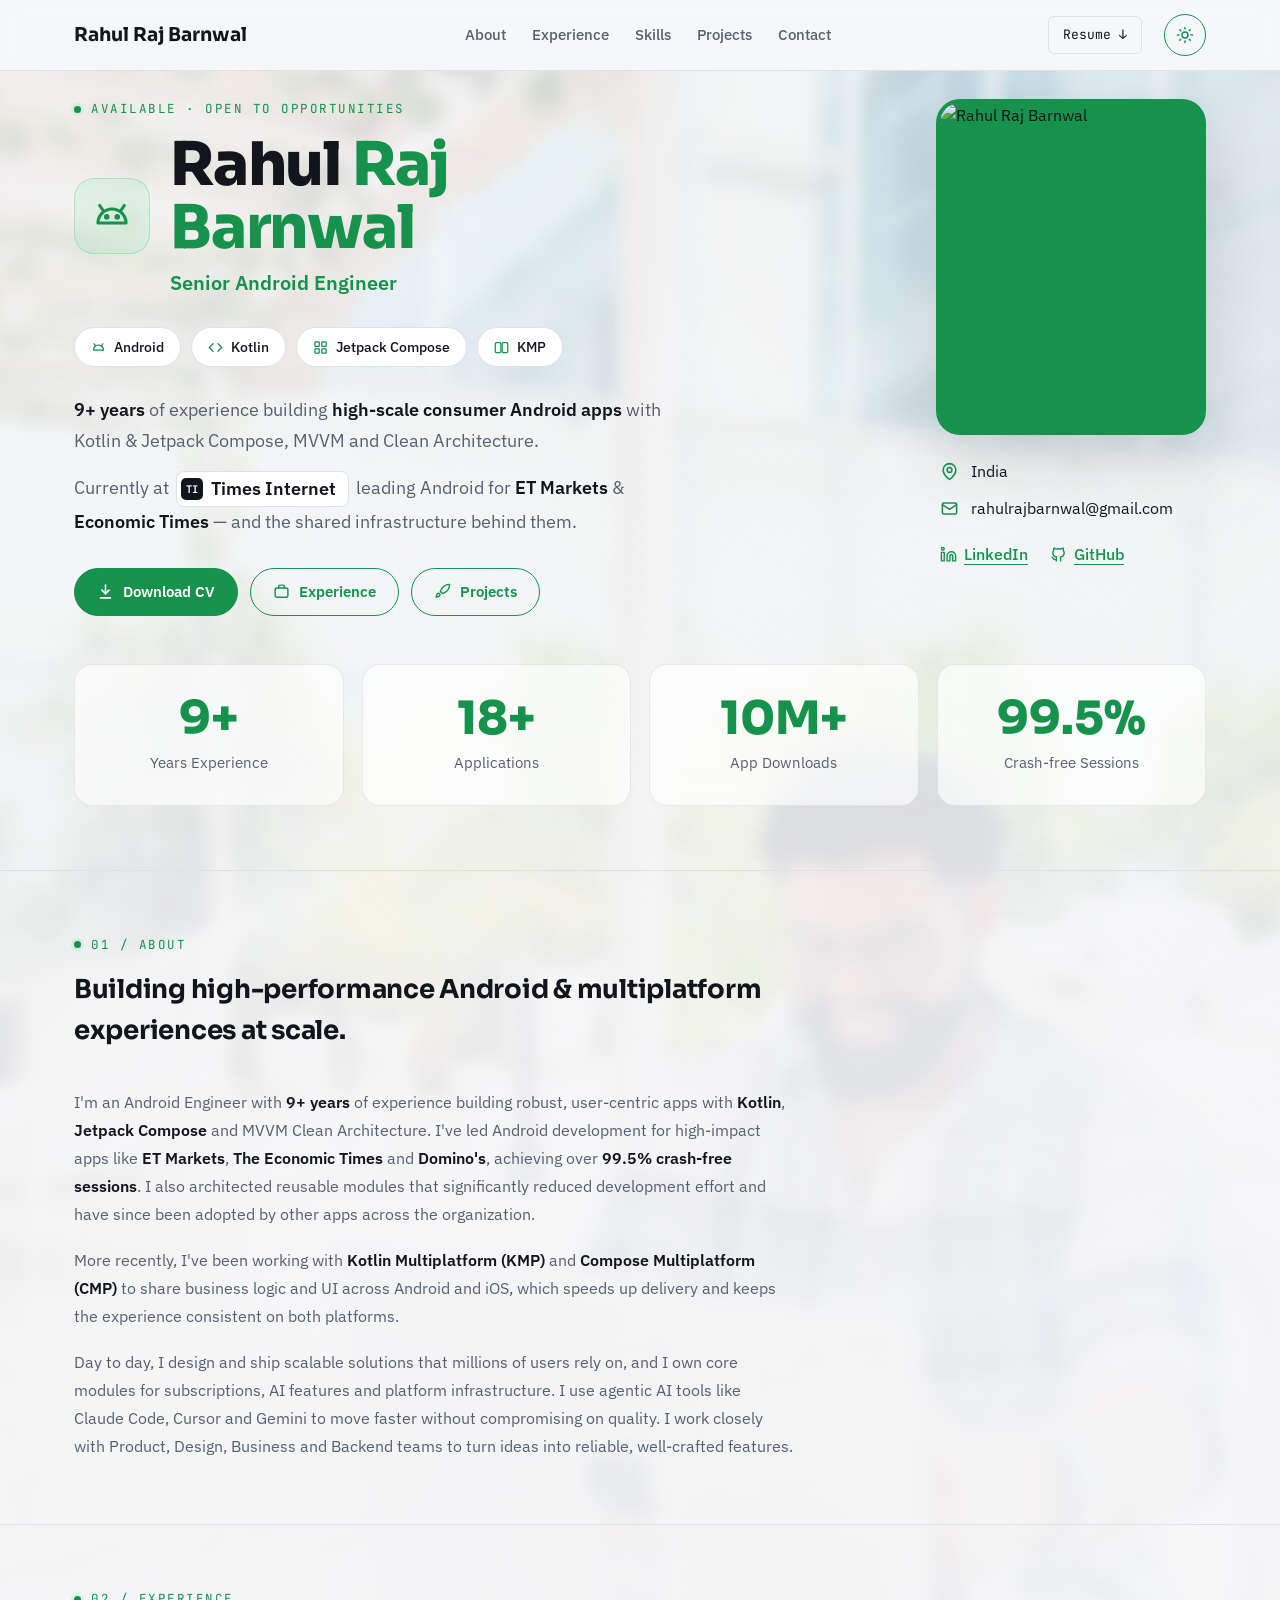
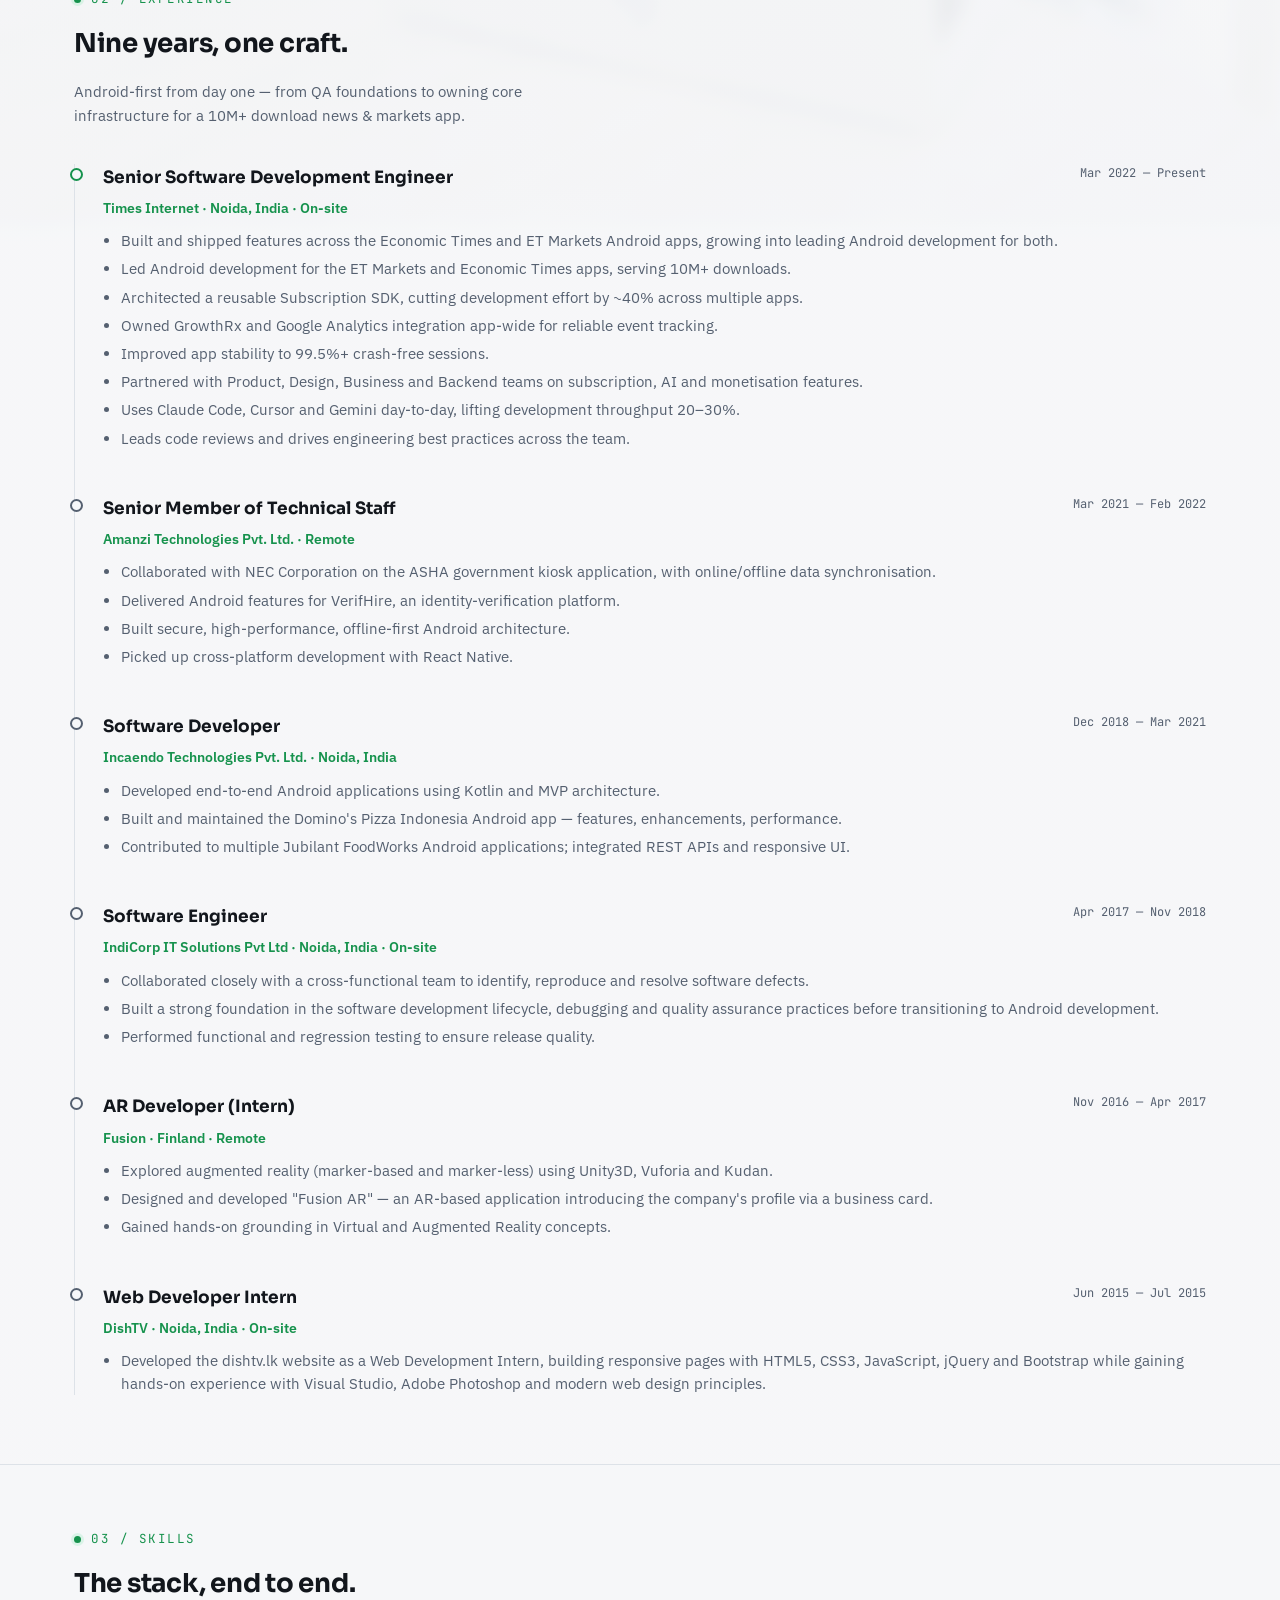
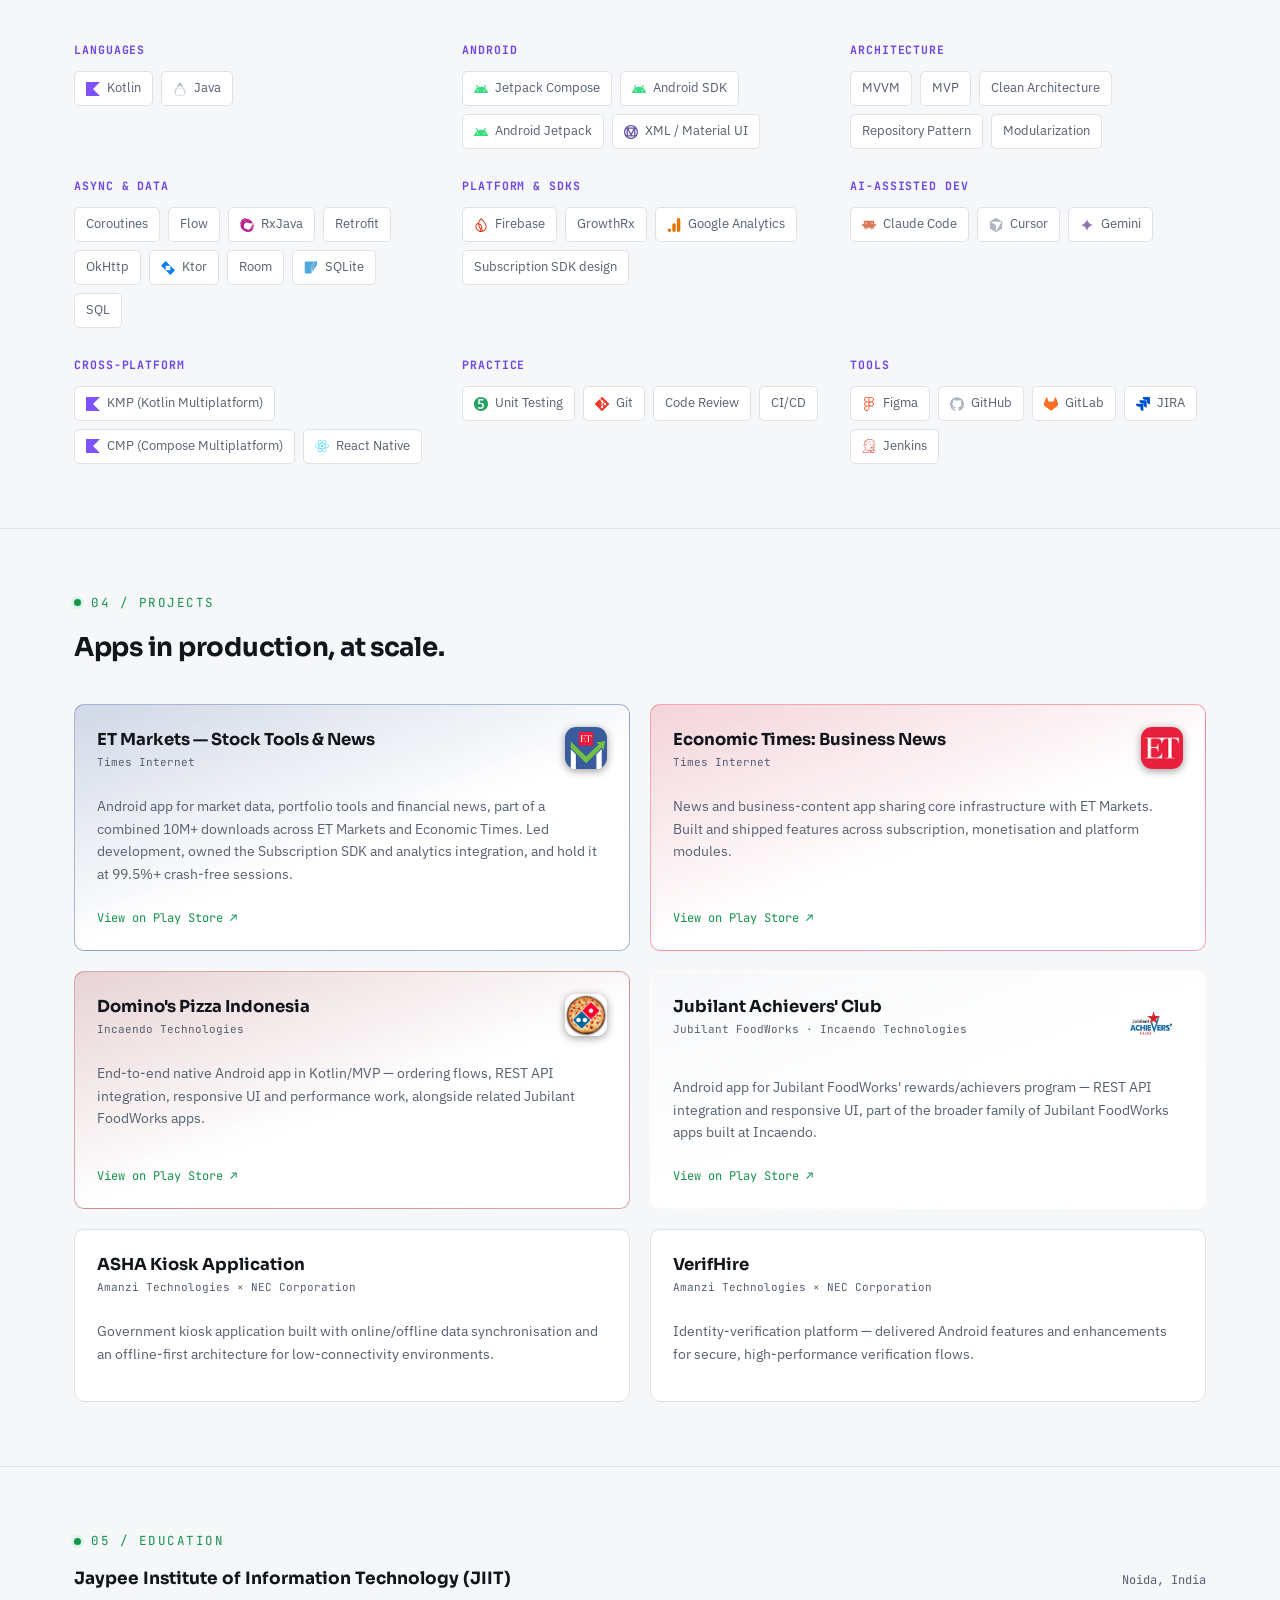
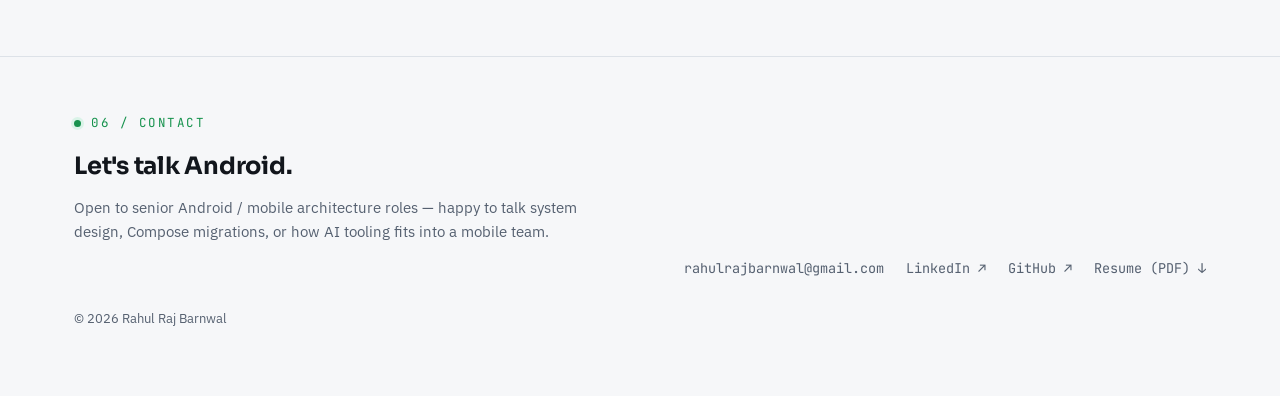
==== commit 8c97dff9: "Add files via upload" ====
--- a/index.html
+++ b/index.html
@@ -8,6 +8,13 @@
 <link rel="preconnect" href="https://fonts.googleapis.com">
 <link rel="preconnect" href="https://fonts.gstatic.com" crossorigin>
 <link href="https://fonts.googleapis.com/css2?family=Sora:wght@600;700;800&family=IBM+Plex+Sans:wght@400;500;600&family=JetBrains+Mono:wght@400;500;600&display=swap" rel="stylesheet">
+<script>
+  (function(){
+    var t=null;try{t=localStorage.getItem('theme');}catch(e){}
+    if(!t){t=window.matchMedia&&window.matchMedia('(prefers-color-scheme: light)').matches?'light':'dark';}
+    document.documentElement.setAttribute('data-theme',t);
+  })();
+</script>
 <style>
   :root{
     --bg:#0A0C10;
@@ -22,8 +29,41 @@
     --mono: 'JetBrains Mono', ui-monospace, SFMono-Regular, Menlo, monospace;
     --sans: 'IBM Plex Sans', -apple-system, sans-serif;
     --display: 'Sora', var(--sans);
+    --nav-bg: rgba(10,12,16,.86);
+    --chip-bg: rgba(255,255,255,.04);
+    --on-accent: #06170D;
+    --shadow: 0 30px 80px rgba(0,0,0,.5);
+    --bg-blur: 6px;
+    --glass: rgba(18,21,27,.55);
+    --glass-border: rgba(255,255,255,.08);
+    --shade-top: rgba(10,12,16,.72);
+    --shade-mid: rgba(10,12,16,.86);
+    --shade-soft: rgba(10,12,16,.35);
     color-scheme: dark;
   }
+  :root[data-theme="light"]{
+    --bg:#F6F7F9;
+    --surface:#FFFFFF;
+    --surface-2:#EEF1F4;
+    --border:#DDE2E8;
+    --text:#12161C;
+    --text-muted:#556070;
+    --green:#16924D;
+    --purple:#6B46E5;
+    --purple-deep:#5A36D6;
+    --nav-bg: rgba(246,247,249,.88);
+    --chip-bg: #FFFFFF;
+    --on-accent: #FFFFFF;
+    --shadow: 0 24px 60px rgba(18,22,28,.14);
+    --bg-blur: 8px;
+    --glass: rgba(255,255,255,.65);
+    --glass-border: rgba(18,22,28,.08);
+    --shade-top: rgba(246,247,249,.78);
+    --shade-mid: rgba(246,247,249,.90);
+    --shade-soft: rgba(246,247,249,.40);
+    color-scheme: light;
+  }
+  body{transition:background-color .25s ease,color .25s ease;}
   *{box-sizing:border-box;}
   html{scroll-behavior:smooth;}
   html,body{margin:0;padding:0;}
@@ -37,7 +77,7 @@
   img{max-width:100%;}
   [hidden]{display:none!important;}
   a{color:inherit;text-decoration:none;}
-  .wrap{max-width:1080px;margin:0 auto;padding-inline:24px;}
+  .wrap{max-width:1180px;margin:0 auto;padding-inline:24px;}
   h1,h2,h3{font-family:var(--display);font-weight:700;letter-spacing:-0.01em;text-wrap:balance;margin:0;}
   .eyebrow{
     font-family:var(--mono);
@@ -53,14 +93,25 @@
   /* ---------- NAV ---------- */
   header.nav{
     position:sticky;top:0;z-index:50;
-    background:rgba(10,12,16,.86);
+    background:var(--nav-bg);
     backdrop-filter:blur(10px);
     border-bottom:1px solid var(--border);
   }
   .nav-inner{display:flex;align-items:center;justify-content:space-between;padding-block:14px;}
-  .brand{font-family:var(--mono);font-weight:600;font-size:15px;color:var(--text);}
+  .brand{font-family:var(--display);font-weight:700;font-size:19px;color:var(--text);}
+  .nav-right{display:flex;align-items:center;gap:22px;}
+  .theme-toggle{
+    width:42px;height:42px;border-radius:50%;border:1px solid var(--green);background:transparent;
+    color:var(--green);display:inline-flex;align-items:center;justify-content:center;cursor:pointer;
+    transition:background .15s ease;
+  }
+  .theme-toggle:hover{background:rgba(61,220,132,.12);}
+  .theme-toggle svg{width:18px;height:18px;}
+  .theme-toggle .ico-sun{display:none;}
+  :root[data-theme="light"] .theme-toggle .ico-sun{display:block;}
+  :root[data-theme="light"] .theme-toggle .ico-moon{display:none;}
   .brand span{color:var(--green);}
-  nav.links{display:flex;gap:26px;font-size:14px;color:var(--text-muted);}
+  nav.links{display:flex;gap:26px;font-size:15px;font-weight:500;color:var(--text-muted);}
   nav.links a:hover{color:var(--text);}
   .nav-cta{
     font-family:var(--mono);font-size:13px;padding:8px 14px;border:1px solid var(--border);
@@ -70,46 +121,75 @@
   @media (max-width:720px){ nav.links{display:none;} }
 
   /* ---------- HERO ---------- */
-  .photo-flow{
+  /* Background photo with a frosted-glass + shade layer above it */
+  .photo-flow{position:relative;isolation:isolate;background-color:var(--bg);overflow:hidden;}
+  .photo-flow::before{
+    content:"";position:absolute;inset:-24px;z-index:-2;
+    background:url('assets/hero/background.jpg') top center / 100% auto no-repeat;
+    filter:blur(var(--bg-blur)) saturate(.9);
+    transform:scale(1.04);
+  }
+  .photo-flow::after{
+    content:"";position:absolute;inset:0;z-index:-1;
     background:
-      linear-gradient(180deg, rgba(10,12,16,.88) 0%, rgba(10,12,16,.90) 35%, rgba(10,12,16,.96) 70%, var(--bg) 100%),
-      url('assets/hero/background.jpg');
-    background-size:100% auto;
-    background-position:top center;
-    background-repeat:no-repeat;
-    background-color:var(--bg);
-  }
-  .hero{
-    padding-block:72px 56px;border-bottom:1px solid var(--border);
-  }
-  .hero-grid{display:grid;grid-template-columns:1.1fr 1fr;gap:56px;align-items:center;}
-  @media (max-width:860px){ .hero-grid{grid-template-columns:1fr;gap:36px;} }
-  .avatar{
-    width:128px;height:128px;border-radius:50%;margin-bottom:24px;
+      radial-gradient(120% 70% at 75% 0%, transparent 0%, var(--shade-soft) 55%),
+      linear-gradient(180deg, var(--shade-top) 0%, var(--shade-mid) 45%, var(--bg) 100%);
+  }
+  .hero{padding-block:28px 48px;border-bottom:0;}
+  .hero-grid{display:grid;grid-template-columns:1.35fr 1fr;gap:56px;align-items:start;}
+  @media (max-width:900px){ .hero-grid{grid-template-columns:1fr;gap:40px;} }
+  .hero-id{display:flex;align-items:center;gap:20px;margin-bottom:28px;}
+  .app-tile{
+    width:76px;height:76px;flex:0 0 76px;border-radius:20px;color:var(--green);
+    background:rgba(61,220,132,.10);border:1px solid rgba(61,220,132,.35);
     display:flex;align-items:center;justify-content:center;
-    background:linear-gradient(160deg,var(--surface-2) 0%,var(--surface) 60%,var(--bg) 100%);
-    font-family:var(--display);font-weight:700;font-size:38px;color:var(--text);
-    overflow:hidden;border:3px solid var(--border);
-  }
-  .avatar img{width:100%;height:100%;object-fit:cover;border-radius:50%;}
-  .hero h1{font-size:44px;line-height:1.12;margin-bottom:14px;}
+  }
+  .app-tile svg{width:42px;height:42px;}
+  .hero h1{font-size:clamp(38px,5.4vw,60px);line-height:1.05;font-weight:800;letter-spacing:-0.02em;}
   .hero h1 .hl{color:var(--green);}
-  .hero p.lede{color:var(--text-muted);font-size:17px;max-width:52ch;margin-bottom:28px;}
-  .cta-row{display:flex;gap:12px;flex-wrap:wrap;margin-bottom:36px;}
+  .hero .role{font-size:clamp(17px,2vw,20px);font-weight:600;color:var(--green);margin:8px 0 0;}
+  .pill-row{display:flex;flex-wrap:wrap;gap:10px;margin-bottom:28px;}
+  .pill{
+    display:inline-flex;align-items:center;gap:8px;padding:8px 16px;border-radius:999px;
+    backdrop-filter:blur(8px);-webkit-backdrop-filter:blur(8px);background:var(--chip-bg);border:1px solid var(--border);font-size:14px;font-weight:500;color:var(--text);
+  }
+  .pill svg{width:15px;height:15px;color:var(--green);}
+  .hero p.lede{color:var(--text-muted);font-size:17.5px;line-height:1.75;max-width:60ch;margin:0 0 14px;}
+  .hero p.lede strong{color:var(--text);font-weight:600;}
+  .co-chip{
+    display:inline-flex;align-items:center;gap:8px;padding:2px 12px 2px 4px;margin:0 3px;border-radius:8px;
+    background:var(--chip-bg);border:1px solid var(--border);color:var(--text);font-weight:600;vertical-align:middle;
+  }
+  .co-chip .mk{width:22px;height:22px;border-radius:5px;background:var(--text);color:var(--bg);font-size:10.5px;font-weight:700;display:inline-flex;align-items:center;justify-content:center;font-family:var(--mono);}
+  .cta-row{display:flex;gap:12px;flex-wrap:wrap;margin-top:30px;}
   .btn{
-    font-family:var(--mono);font-size:13.5px;font-weight:500;
-    padding:11px 18px;border-radius:6px;display:inline-flex;align-items:center;gap:8px;
-    border:1px solid var(--border);
-  }
-  .btn.primary{background:var(--green);color:#06170D;border-color:var(--green);}
-  .btn.primary:hover{background:#33c876;}
-  .btn.ghost:hover{border-color:var(--purple);color:var(--purple);}
-
-  .stat-row{display:grid;grid-template-columns:repeat(3,1fr);gap:1px;background:var(--border);border:1px solid var(--border);border-radius:10px;overflow:hidden;}
-  .stat{background:var(--surface);padding:16px 14px;text-align:left;}
-  .stat .num{font-family:var(--display);font-size:22px;font-weight:700;color:var(--green);}
-  .stat .lbl{font-family:var(--mono);font-size:10.5px;color:var(--text-muted);text-transform:uppercase;letter-spacing:.06em;margin-top:4px;}
-  @media (max-width:520px){ .stat-row{grid-template-columns:repeat(2,1fr);} }
+    font-family:var(--sans);font-size:15px;font-weight:600;
+    min-height:48px;padding:0 22px;border-radius:999px;display:inline-flex;align-items:center;gap:9px;
+    border:1px solid var(--green);color:var(--green);transition:background .15s ease;
+  }
+  .btn svg{width:17px;height:17px;}
+  .btn.primary{background:var(--green);color:var(--on-accent);}
+  .btn.primary:hover{filter:brightness(.93);}
+  .btn.ghost:hover{background:rgba(61,220,132,.10);}
+
+  .portrait{border-radius:24px;padding:4px;background:var(--green);box-shadow:var(--shadow);max-width:100%;}
+  .portrait img{display:block;width:100%;height:auto;aspect-ratio:4/5;object-fit:cover;object-position:center 30%;border-radius:20px;}
+  .hero-side{justify-self:end;width:270px;}
+  @media (max-width:900px){ .hero-side{justify-self:start;width:255px;} }
+  .contact-card{display:flex;flex-direction:column;gap:12px;margin-top:24px;padding-left:4px;font-size:16px;color:var(--text);}
+  .contact-card .row{display:flex;align-items:center;gap:12px;}
+  .contact-card .row svg{width:19px;height:19px;color:var(--green);flex-shrink:0;}
+  .contact-card a.row:hover{color:var(--green);}
+  .social{display:flex;gap:22px;margin-top:8px;}
+  .social a{display:inline-flex;align-items:center;gap:7px;color:var(--green);font-weight:500;text-decoration:underline;text-underline-offset:4px;}
+  .social svg{width:17px;height:17px;}
+
+  .stat-row{display:grid;grid-template-columns:repeat(4,1fr);gap:18px;padding-bottom:64px;}
+  @media (max-width:900px){ .stat-row{grid-template-columns:repeat(2,1fr);} }
+  .stat{background:var(--glass);backdrop-filter:blur(14px) saturate(1.2);-webkit-backdrop-filter:blur(14px) saturate(1.2);border:1px solid var(--glass-border);border-radius:18px;padding:30px 18px;text-align:center;}
+  .stat .num{font-family:var(--display);font-size:clamp(34px,4vw,46px);font-weight:800;line-height:1;color:var(--green);}
+  .stat .lbl{font-size:15px;color:var(--text-muted);margin-top:10px;}
+  .stats-section{border-bottom:1px solid var(--border);padding-block:0;}
 
   /* Kotlin code panel */
   .code-panel{
@@ -132,7 +212,8 @@
   .section-sub{color:var(--text-muted);font-size:15px;margin-bottom:36px;max-width:60ch;}
 
   /* ---------- ABOUT ---------- */
-  .about-body{color:var(--text-muted);font-size:16px;max-width:72ch;}
+  .about-body{color:var(--text-muted);font-size:16px;line-height:1.75;max-width:72ch;margin:0 0 18px;}
+  .about-body:last-child{margin-bottom:0;}
   .about-body strong{color:var(--text);font-weight:600;}
 
   /* ---------- EXPERIENCE (timeline) ---------- */
@@ -198,7 +279,7 @@
 
 <header class="nav">
   <div class="wrap nav-inner">
-    <div class="brand">rahulrajbarnwal</div>
+    <a class="brand" href="#top">Rahul Raj Barnwal</a>
     <nav class="links">
       <a href="#about">About</a>
       <a href="#experience">Experience</a>
@@ -206,66 +287,77 @@
       <a href="#projects">Projects</a>
       <a href="#contact">Contact</a>
     </nav>
-    <a class="nav-cta" href="resume.pdf" target="_blank" rel="noopener">Resume ↓</a>
+    <div class="nav-right">
+      <a class="nav-cta" href="resume.pdf" target="_blank" rel="noopener">Resume ↓</a>
+      <button class="theme-toggle" id="themeToggle" type="button" aria-label="Switch to light theme">
+        <svg class="ico-moon" viewBox="0 0 24 24" fill="none" stroke="currentColor" stroke-width="2" stroke-linecap="round" stroke-linejoin="round"><path d="M21 12.8A9 9 0 1 1 11.2 3a7 7 0 0 0 9.8 9.8z"/></svg>
+        <svg class="ico-sun" viewBox="0 0 24 24" fill="none" stroke="currentColor" stroke-width="2" stroke-linecap="round" stroke-linejoin="round"><circle cx="12" cy="12" r="4"/><path d="M12 2v2M12 20v2M4.9 4.9l1.4 1.4M17.7 17.7l1.4 1.4M2 12h2M20 12h2M4.9 19.1l1.4-1.4M17.7 6.3l1.4-1.4"/></svg>
+      </button>
+    </div>
   </div>
 </header>
 
 <div class="photo-flow">
-<section class="hero">
+<section class="hero" id="top">
   <div class="wrap hero-grid">
     <div>
-      <div class="avatar"><img src="assets/profile.png" alt="Rahul Raj Barnwal"></div>
       <div class="eyebrow">Available · Open to opportunities</div>
-      <h1>Rahul Raj Barnwal —<br><span class="hl">Senior Android Engineer.</span></h1>
-      <p class="lede">9+ years shipping Kotlin &amp; Jetpack Compose apps with 10M+ downloads at Times Internet — ET Markets, Economic Times, and the shared infrastructure behind them.</p>
+      <div class="hero-id">
+        <div class="app-tile" aria-hidden="true"><svg viewBox="0 0 24 24" fill="none" stroke="currentColor" stroke-width="1.8" stroke-linecap="round" stroke-linejoin="round"><path d="M4 16a8 8 0 0 1 16 0z"/><path d="m7 9-2-3"/><path d="m17 9 2-3"/><circle cx="9" cy="12.5" r=".7" fill="currentColor"/><circle cx="15" cy="12.5" r=".7" fill="currentColor"/></svg></div>
+        <div>
+          <h1>Rahul <span class="hl">Raj Barnwal</span></h1>
+          <p class="role">Senior Android Engineer</p>
+        </div>
+      </div>
+
+      <div class="pill-row">
+        <span class="pill"><svg viewBox="0 0 24 24" fill="none" stroke="currentColor" stroke-width="2" stroke-linecap="round" stroke-linejoin="round"><path d="M4 16a8 8 0 0 1 16 0z"/><path d="m7 9-2-3"/><path d="m17 9 2-3"/></svg>Android</span>
+        <span class="pill"><svg viewBox="0 0 24 24" fill="none" stroke="currentColor" stroke-width="2" stroke-linecap="round" stroke-linejoin="round"><path d="m16 18 6-6-6-6"/><path d="m8 6-6 6 6 6"/></svg>Kotlin</span>
+        <span class="pill"><svg viewBox="0 0 24 24" fill="none" stroke="currentColor" stroke-width="2" stroke-linecap="round" stroke-linejoin="round"><rect x="3" y="3" width="7" height="7" rx="1"/><rect x="14" y="3" width="7" height="7" rx="1"/><rect x="3" y="14" width="7" height="7" rx="1"/><rect x="14" y="14" width="7" height="7" rx="1"/></svg>Jetpack Compose</span>
+        <span class="pill"><svg viewBox="0 0 24 24" fill="none" stroke="currentColor" stroke-width="2" stroke-linecap="round" stroke-linejoin="round"><rect x="2" y="4" width="9" height="16" rx="2"/><rect x="13" y="4" width="9" height="16" rx="2"/></svg>KMP</span>
+      </div>
+
+      <p class="lede"><strong>9+ years</strong> of experience building <strong>high-scale consumer Android apps</strong> with Kotlin &amp; Jetpack Compose, MVVM and Clean Architecture.</p>
+      <p class="lede">Currently at <span class="co-chip"><span class="mk">TI</span>Times Internet</span> leading Android for <strong>ET Markets</strong> &amp; <strong>Economic Times</strong> — and the shared infrastructure behind them.</p>
+
       <div class="cta-row">
-        <a class="btn primary" href="mailto:rahulrajbarnwal@gmail.com">Email me</a>
-        <a class="btn ghost" href="https://github.com/rahulrajbarnwal" target="_blank" rel="noopener">GitHub ↗</a>
-        <a class="btn ghost" href="https://www.linkedin.com/in/rahul-raj-barnwal-6b1929105" target="_blank" rel="noopener">LinkedIn ↗</a>
-      </div>
-      <div class="stat-row">
-        <div class="stat"><div class="num">9+</div><div class="lbl">Years Android</div></div>
-        <div class="stat"><div class="num">10M+</div><div class="lbl">Downloads</div></div>
-        <div class="stat"><div class="num">99.5%+</div><div class="lbl">Crash-Free</div></div>
-      </div>
-    </div>
-    <div class="code-panel">
-      <div class="code-head"><span class="dot r"></span><span class="dot y"></span><span class="dot g"></span></div>
-      <div class="code-body"><span class="k-kw">data class</span> <span class="k-cls">Engineer</span>(
-    <span class="k-fn">name</span>: String = <span class="k-str">"Rahul Raj Barnwal"</span>,
-    <span class="k-fn">role</span>: String = <span class="k-str">"Sr. Android Engineer"</span>,
-    <span class="k-fn">stack</span>: List&lt;String&gt; = <span class="k-kw">listOf</span>(
-        <span class="k-str">"Kotlin"</span>, <span class="k-str">"Compose"</span>,
-        <span class="k-str">"KMP"</span>, <span class="k-str">"Coroutines"</span>
-    ),
-    <span class="k-fn">experience</span>: Int = <span class="k-str">9</span>, <span class="k-cmt">// years</span>
-    <span class="k-fn">company</span>: String = <span class="k-str">"Times Internet"</span>,
-    <span class="k-fn">location</span>: String = <span class="k-str">"Noida, India"</span>,
-    <span class="k-fn">openToWork</span>: Boolean = <span class="k-kw">true</span>
-)
-</div>
-    </div>
+        <a class="btn primary" href="resume.pdf" target="_blank" rel="noopener"><svg viewBox="0 0 24 24" fill="none" stroke="currentColor" stroke-width="2.2" stroke-linecap="round" stroke-linejoin="round"><path d="M12 3v12"/><path d="m7 10 5 5 5-5"/><path d="M5 21h14"/></svg>Download CV</a>
+        <a class="btn ghost" href="#experience"><svg viewBox="0 0 24 24" fill="none" stroke="currentColor" stroke-width="2" stroke-linecap="round" stroke-linejoin="round"><rect x="3" y="7" width="18" height="13" rx="2"/><path d="M8 7V5a2 2 0 0 1 2-2h4a2 2 0 0 1 2 2v2"/></svg>Experience</a>
+        <a class="btn ghost" href="#projects"><svg viewBox="0 0 24 24" fill="none" stroke="currentColor" stroke-width="2" stroke-linecap="round" stroke-linejoin="round"><path d="M5 15c-1.5 1.3-2 5-2 5s3.7-.5 5-2c.7-.8.7-2.1-.1-2.9a2.2 2.2 0 0 0-2.9-.1z"/><path d="M12 15 9 12a22 22 0 0 1 2-4A12.9 12.9 0 0 1 22 2c0 2.7-.8 7.5-6 11a22.4 22.4 0 0 1-4 2z"/></svg>Projects</a>
+      </div>
+    </div>
+
+    <div class="hero-side">
+      <div class="portrait"><img src="assets/profile.jpg" alt="Rahul Raj Barnwal" width="900" height="900"></div>
+      <div class="contact-card">
+        <div class="row"><svg viewBox="0 0 24 24" fill="none" stroke="currentColor" stroke-width="2" stroke-linecap="round" stroke-linejoin="round"><path d="M20 10c0 6-8 12-8 12s-8-6-8-12a8 8 0 0 1 16 0z"/><circle cx="12" cy="10" r="3"/></svg>India</div>
+        <a class="row" href="mailto:rahulrajbarnwal@gmail.com"><svg viewBox="0 0 24 24" fill="none" stroke="currentColor" stroke-width="2" stroke-linecap="round" stroke-linejoin="round"><rect x="3" y="5" width="18" height="14" rx="2"/><path d="m3 7 9 6 9-6"/></svg>rahulrajbarnwal@gmail.com</a>
+        <div class="social">
+          <a href="https://www.linkedin.com/in/rahul-raj-barnwal-6b1929105" target="_blank" rel="noopener"><svg viewBox="0 0 24 24" fill="none" stroke="currentColor" stroke-width="2" stroke-linecap="round" stroke-linejoin="round"><path d="M16 8a6 6 0 0 1 6 6v7h-4v-7a2 2 0 0 0-4 0v7h-4v-7a6 6 0 0 1 6-6z"/><rect x="2" y="9" width="4" height="12"/><circle cx="4" cy="4" r="2"/></svg>LinkedIn</a>
+          <a href="https://github.com/rahulrajbarnwal" target="_blank" rel="noopener"><svg viewBox="0 0 24 24" fill="none" stroke="currentColor" stroke-width="2" stroke-linecap="round" stroke-linejoin="round"><path d="M9 19c-4.3 1.4-4.3-2.5-6-3m12 5v-3.5c0-1 .1-1.4-.5-2 2.8-.3 5.5-1.4 5.5-6a4.6 4.6 0 0 0-1.3-3.2 4.2 4.2 0 0 0-.1-3.2s-1.1-.3-3.5 1.3a12.3 12.3 0 0 0-6.2 0C6.5 2.8 5.4 3.1 5.4 3.1a4.2 4.2 0 0 0-.1 3.2A4.6 4.6 0 0 0 4 9.5c0 4.6 2.7 5.7 5.5 6-.6.6-.6 1.2-.5 2V21"/></svg>GitHub</a>
+        </div>
+      </div>
+    </div>
+  </div>
+</section>
+
+<section class="stats-section" aria-label="Highlights">
+  <div class="wrap stat-row">
+    <div class="stat"><div class="num">9+</div><div class="lbl">Years Experience</div></div>
+    <div class="stat"><div class="num">18+</div><div class="lbl">Applications</div></div>
+    <div class="stat"><div class="num">10M+</div><div class="lbl">App Downloads</div></div>
+    <div class="stat"><div class="num">99.5%</div><div class="lbl">Crash-free Sessions</div></div>
   </div>
 </section>
 
 <section id="about">
   <div class="wrap">
     <div class="eyebrow">01 / About</div>
-    <h2>Building high-performance Android experiences at scale.</h2>
+    <h2>Building high-performance Android &amp; multiplatform<br>experiences at scale.</h2>
     <p class="section-sub"></p>
-    <p class="about-body">
-      With <strong>9+ years</strong> as an Android Engineer, I'm passionate about crafting robust, user-centric
-      Android applications using <strong>Kotlin</strong> and <strong>Jetpack Compose</strong> with MVVM Clean
-      Architecture. I've led Android development for high-impact apps like <strong>ET Markets</strong>,
-      <strong>Economic Times</strong> and <strong>Domino's</strong>, achieving over <strong>99.5% crash-free
-      sessions</strong> and architecting reusable modules that cut development effort significantly — now used
-      across other apps too.
-      <br><br>
-      Day to day that means designing and shipping scalable Android solutions that millions of users rely on,
-      owning core modules for subscription, AI features and platform infrastructure, and leaning on agentic AI
-      tools (Claude Code, Cursor, Gemini) to move faster without cutting corners on quality — while partnering
-      closely with Product, Design, Business and Backend teams.
-    </p>
+    <p class="about-body">I'm an Android Engineer with <strong>9+ years</strong> of experience building robust, user-centric apps with <strong>Kotlin</strong>, <strong>Jetpack Compose</strong> and MVVM Clean Architecture. I've led Android development for high-impact apps like <strong>ET Markets</strong>, <strong>The Economic Times</strong> and <strong>Domino's</strong>, achieving over <strong>99.5% crash-free sessions</strong>. I also architected reusable modules that significantly reduced development effort and have since been adopted by other apps across the organization.</p>
+    <p class="about-body">More recently, I've been working with <strong>Kotlin Multiplatform (KMP)</strong> and <strong>Compose Multiplatform (CMP)</strong> to share business logic and UI across Android and iOS, which speeds up delivery and keeps the experience consistent on both platforms.</p>
+    <p class="about-body">Day to day, I design and ship scalable solutions that millions of users rely on, and I own core modules for subscriptions, AI features and platform infrastructure. I use agentic AI tools like Claude Code, Cursor and Gemini to move faster without compromising on quality. I work closely with Product, Design, Business and Backend teams to turn ideas into reliable, well-crafted features.</p>
   </div>
 </section>
 
@@ -531,5 +623,21 @@
   </div>
 </footer>
 
+<script>
+  (function(){
+    var btn=document.getElementById('themeToggle');
+    function sync(){
+      var light=document.documentElement.getAttribute('data-theme')==='light';
+      btn.setAttribute('aria-label', light ? 'Switch to dark theme' : 'Switch to light theme');
+    }
+    btn.addEventListener('click',function(){
+      var next=document.documentElement.getAttribute('data-theme')==='light'?'dark':'light';
+      document.documentElement.setAttribute('data-theme',next);
+      try{localStorage.setItem('theme',next);}catch(e){}
+      sync();
+    });
+    sync();
+  })();
+</script>
 </body>
 </html>
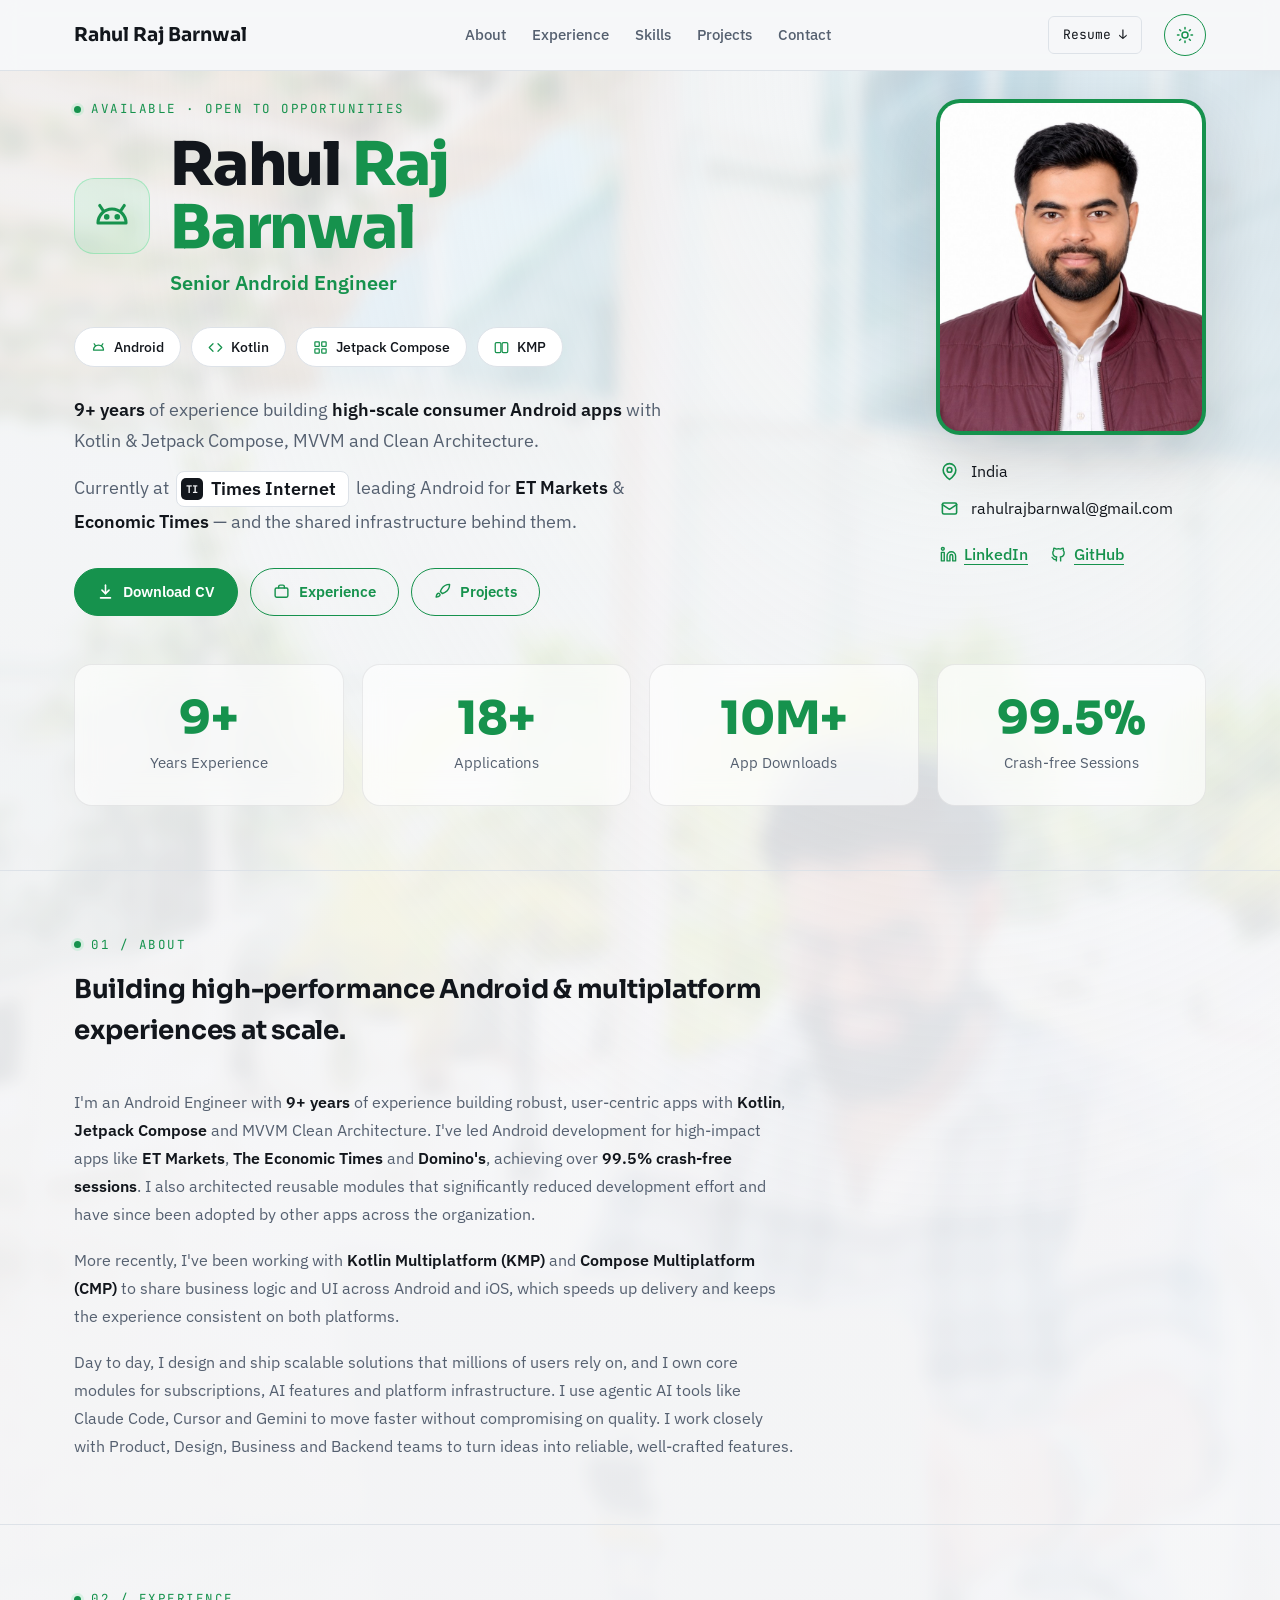
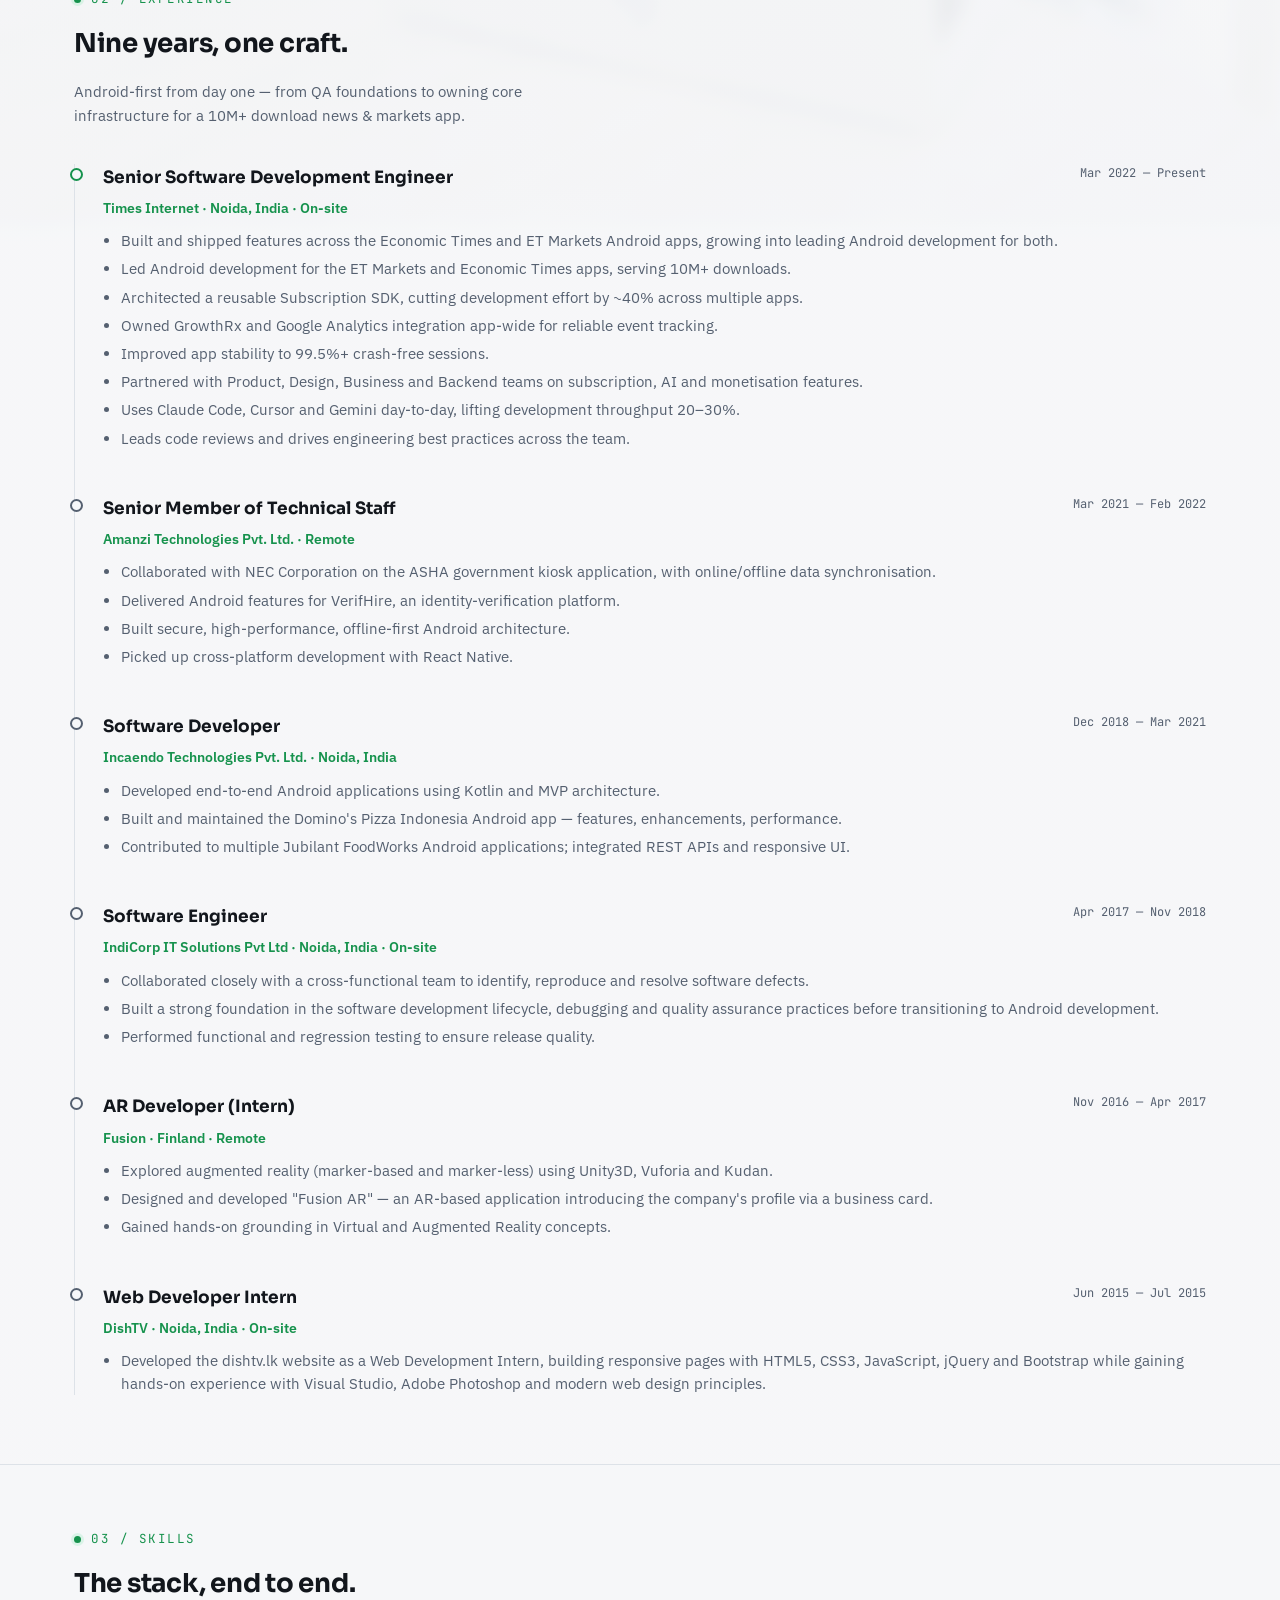
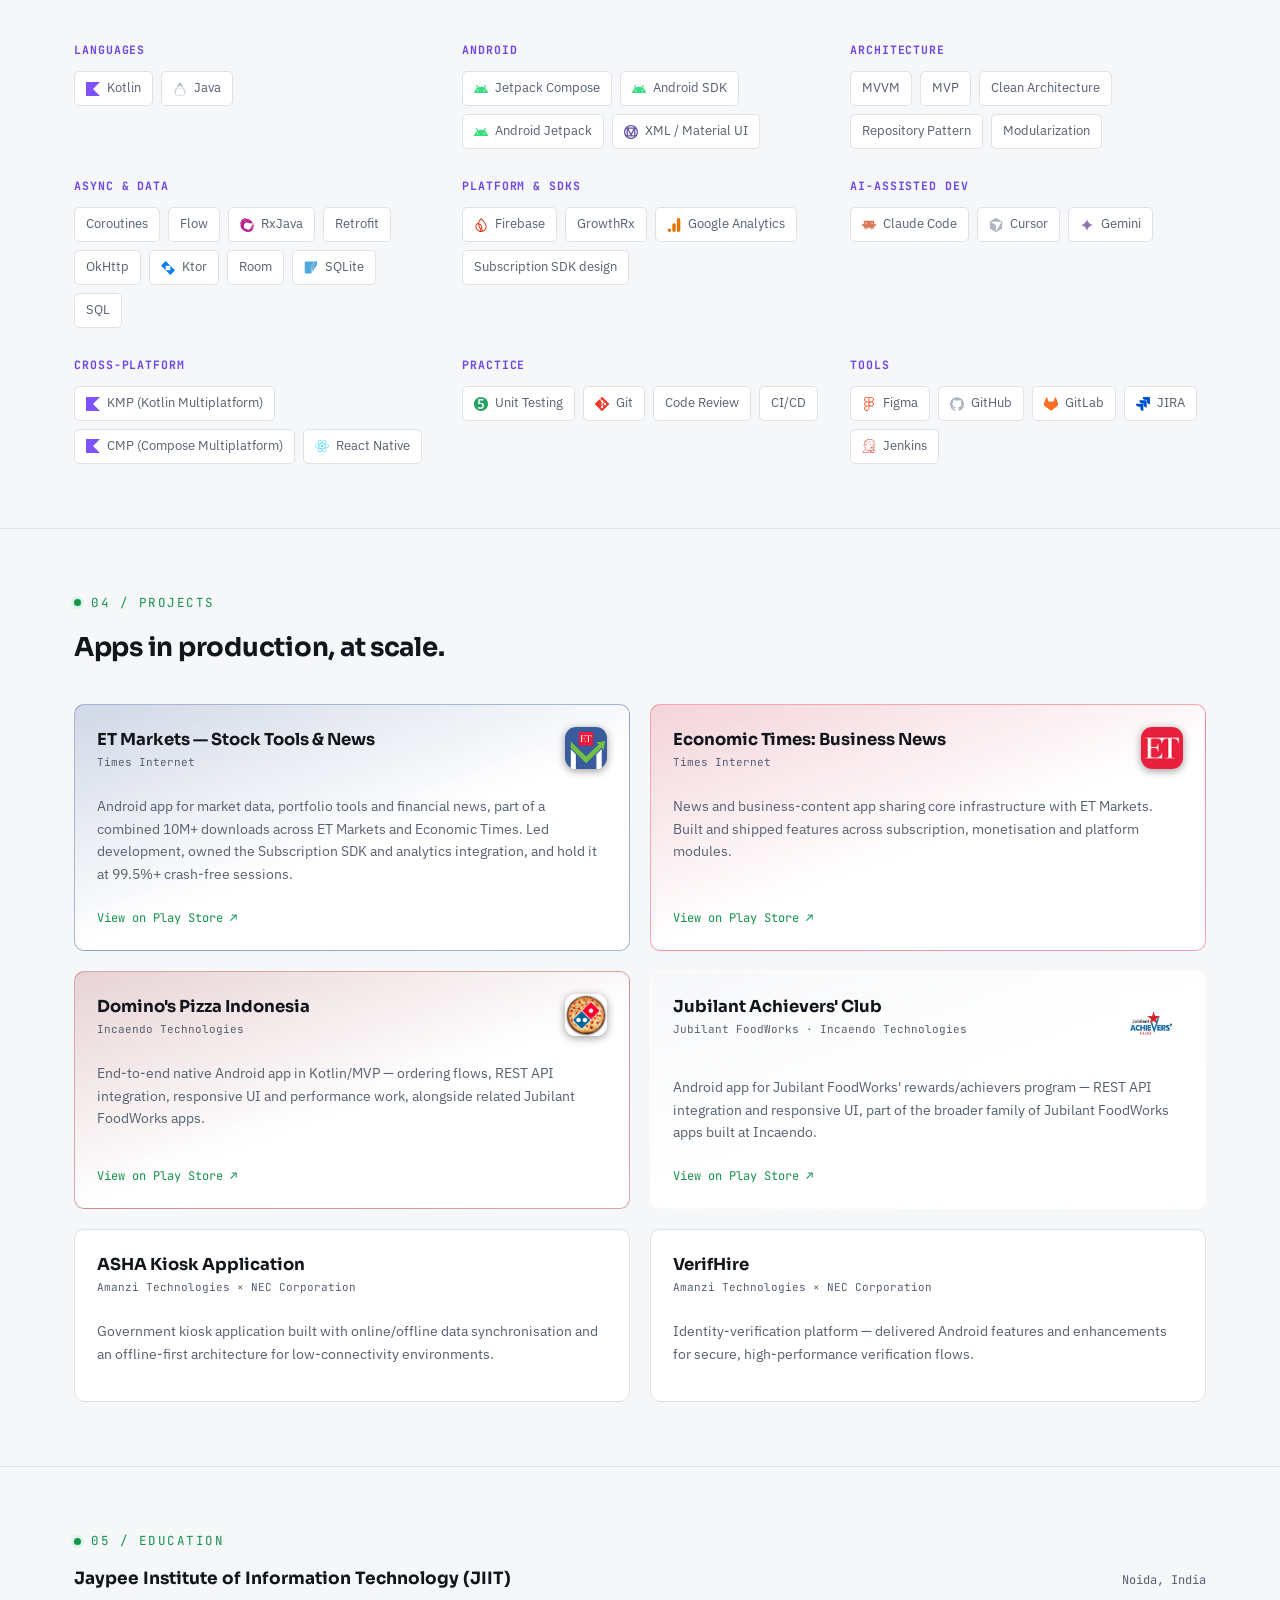
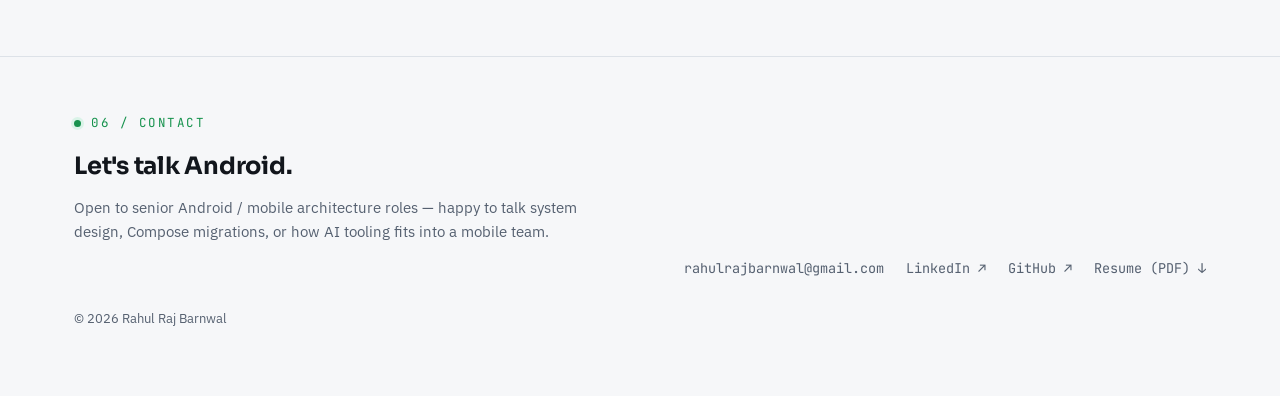
==== commit 95fe2778: "Update urls" ====
--- a/index.html
+++ b/index.html
@@ -333,7 +333,7 @@
         <div class="row"><svg viewBox="0 0 24 24" fill="none" stroke="currentColor" stroke-width="2" stroke-linecap="round" stroke-linejoin="round"><path d="M20 10c0 6-8 12-8 12s-8-6-8-12a8 8 0 0 1 16 0z"/><circle cx="12" cy="10" r="3"/></svg>India</div>
         <a class="row" href="mailto:rahulrajbarnwal@gmail.com"><svg viewBox="0 0 24 24" fill="none" stroke="currentColor" stroke-width="2" stroke-linecap="round" stroke-linejoin="round"><rect x="3" y="5" width="18" height="14" rx="2"/><path d="m3 7 9 6 9-6"/></svg>rahulrajbarnwal@gmail.com</a>
         <div class="social">
-          <a href="https://www.linkedin.com/in/rahul-raj-barnwal-6b1929105" target="_blank" rel="noopener"><svg viewBox="0 0 24 24" fill="none" stroke="currentColor" stroke-width="2" stroke-linecap="round" stroke-linejoin="round"><path d="M16 8a6 6 0 0 1 6 6v7h-4v-7a2 2 0 0 0-4 0v7h-4v-7a6 6 0 0 1 6-6z"/><rect x="2" y="9" width="4" height="12"/><circle cx="4" cy="4" r="2"/></svg>LinkedIn</a>
+          <a href="https://www.linkedin.com/in/rahulrajbarnwal" target="_blank" rel="noopener"><svg viewBox="0 0 24 24" fill="none" stroke="currentColor" stroke-width="2" stroke-linecap="round" stroke-linejoin="round"><path d="M16 8a6 6 0 0 1 6 6v7h-4v-7a2 2 0 0 0-4 0v7h-4v-7a6 6 0 0 1 6-6z"/><rect x="2" y="9" width="4" height="12"/><circle cx="4" cy="4" r="2"/></svg>LinkedIn</a>
           <a href="https://github.com/rahulrajbarnwal" target="_blank" rel="noopener"><svg viewBox="0 0 24 24" fill="none" stroke="currentColor" stroke-width="2" stroke-linecap="round" stroke-linejoin="round"><path d="M9 19c-4.3 1.4-4.3-2.5-6-3m12 5v-3.5c0-1 .1-1.4-.5-2 2.8-.3 5.5-1.4 5.5-6a4.6 4.6 0 0 0-1.3-3.2 4.2 4.2 0 0 0-.1-3.2s-1.1-.3-3.5 1.3a12.3 12.3 0 0 0-6.2 0C6.5 2.8 5.4 3.1 5.4 3.1a4.2 4.2 0 0 0-.1 3.2A4.6 4.6 0 0 0 4 9.5c0 4.6 2.7 5.7 5.5 6-.6.6-.6 1.2-.5 2V21"/></svg>GitHub</a>
         </div>
       </div>
@@ -614,7 +614,7 @@
       </div>
       <div class="contact-links">
         <a href="mailto:rahulrajbarnwal@gmail.com">rahulrajbarnwal@gmail.com</a>
-        <a href="https://www.linkedin.com/in/rahul-raj-barnwal-6b1929105" target="_blank" rel="noopener">LinkedIn ↗</a>
+        <a href="https://www.linkedin.com/in/rahulrajbarnwal" target="_blank" rel="noopener">LinkedIn ↗</a>
         <a href="https://github.com/rahulrajbarnwal" target="_blank" rel="noopener">GitHub ↗</a>
         <a href="resume.pdf" target="_blank" rel="noopener">Resume (PDF) ↓</a>
       </div>
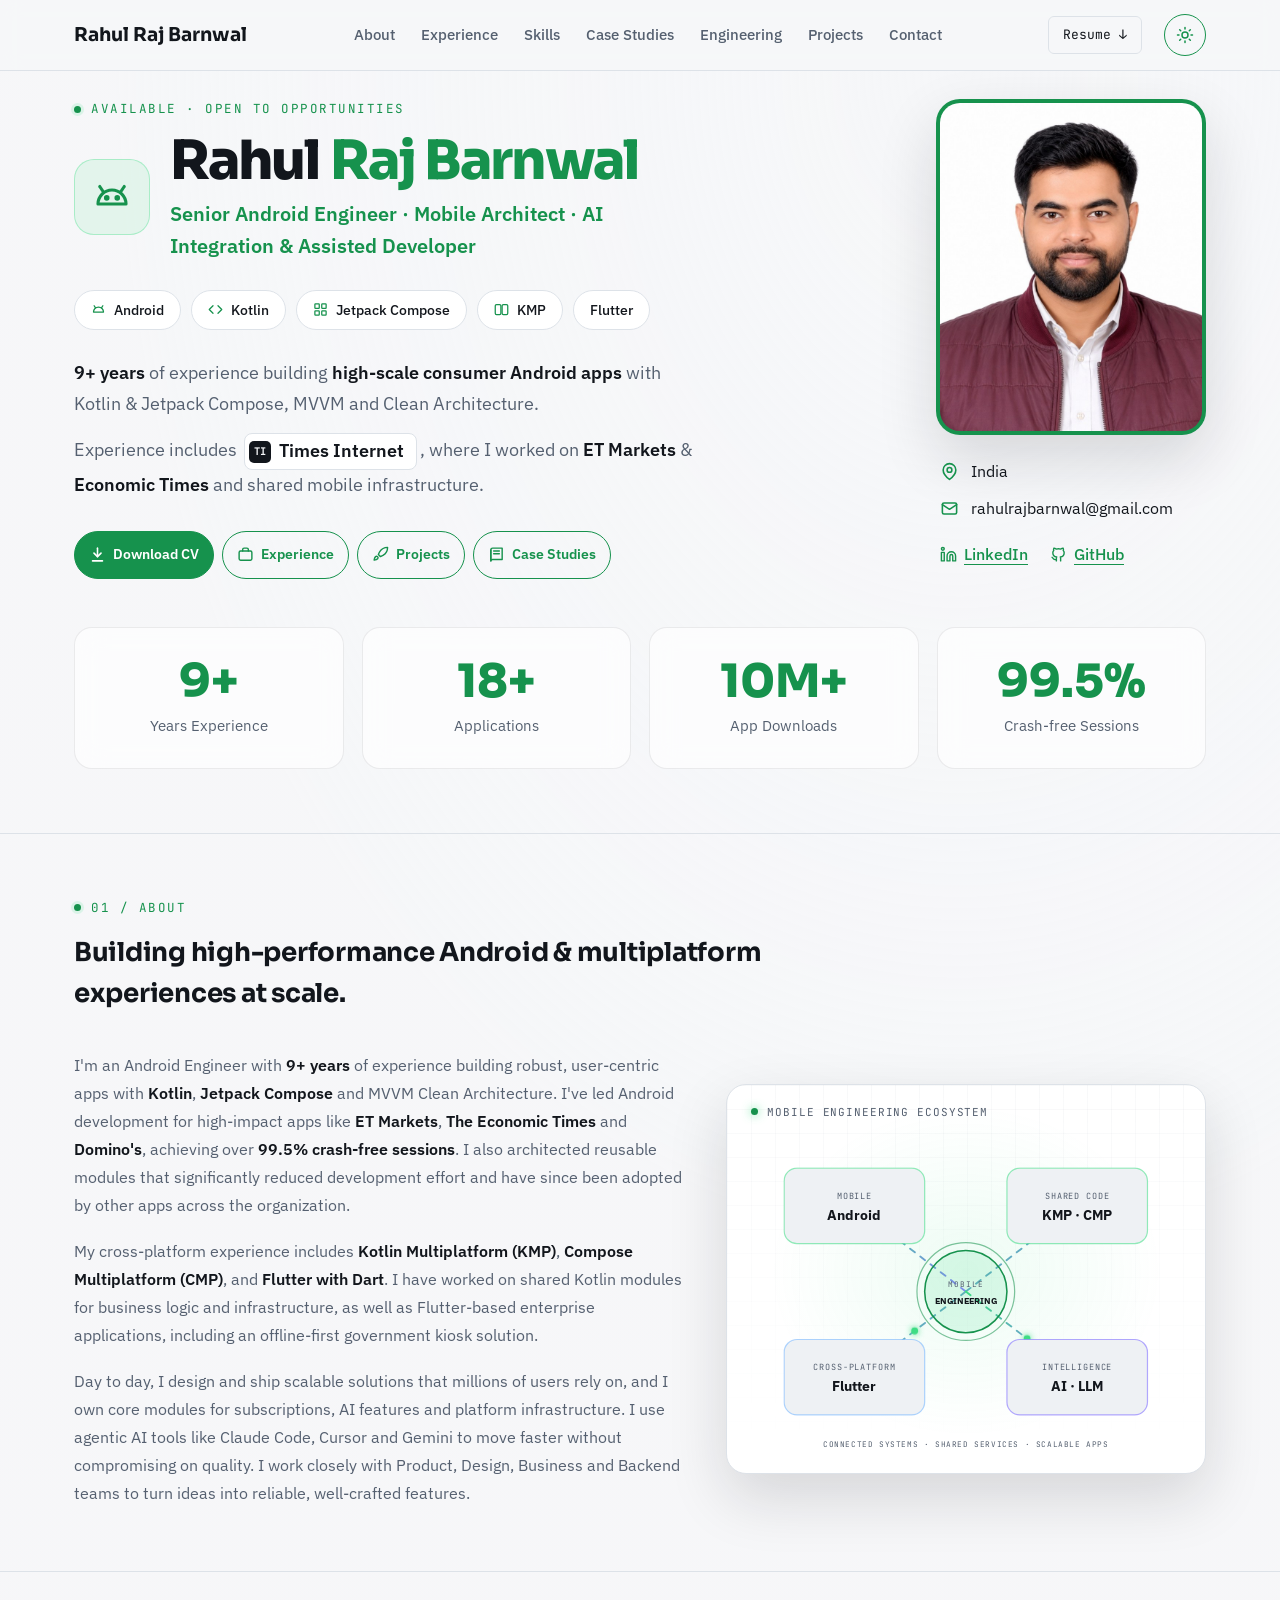
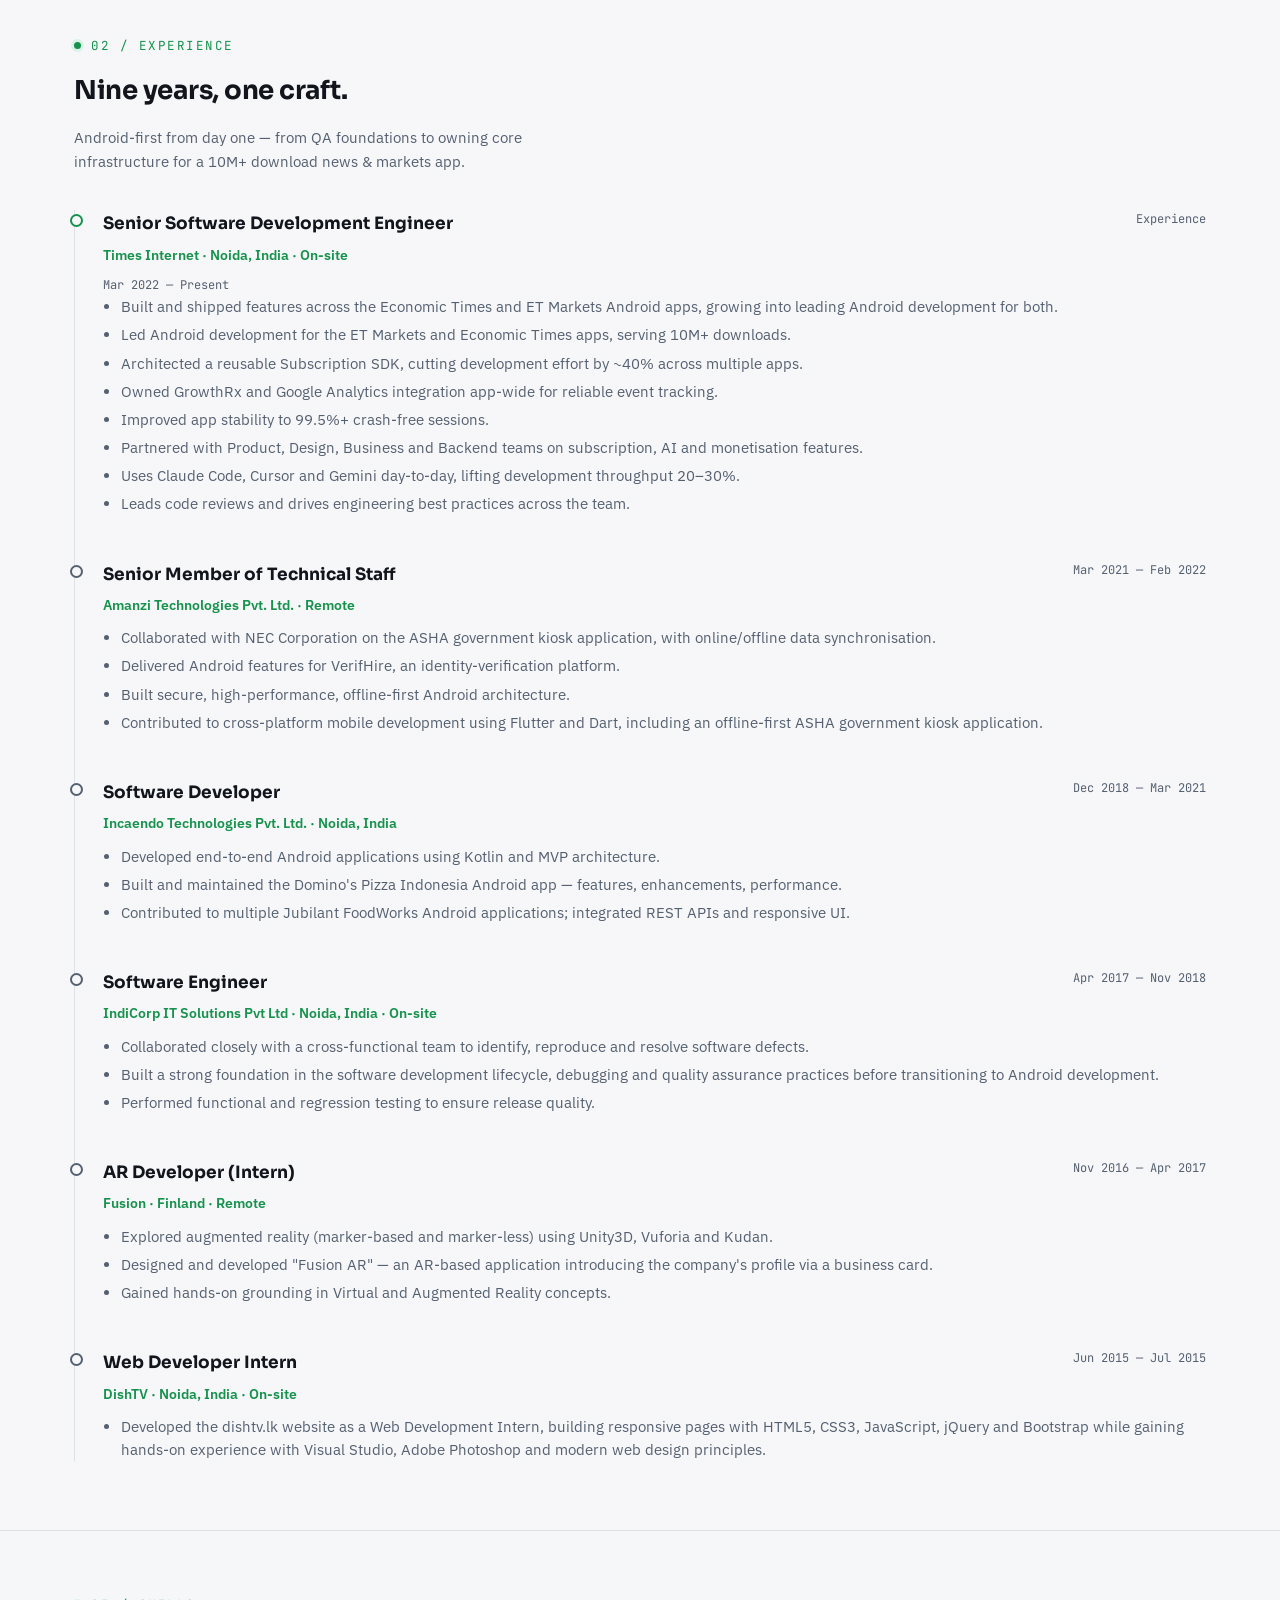
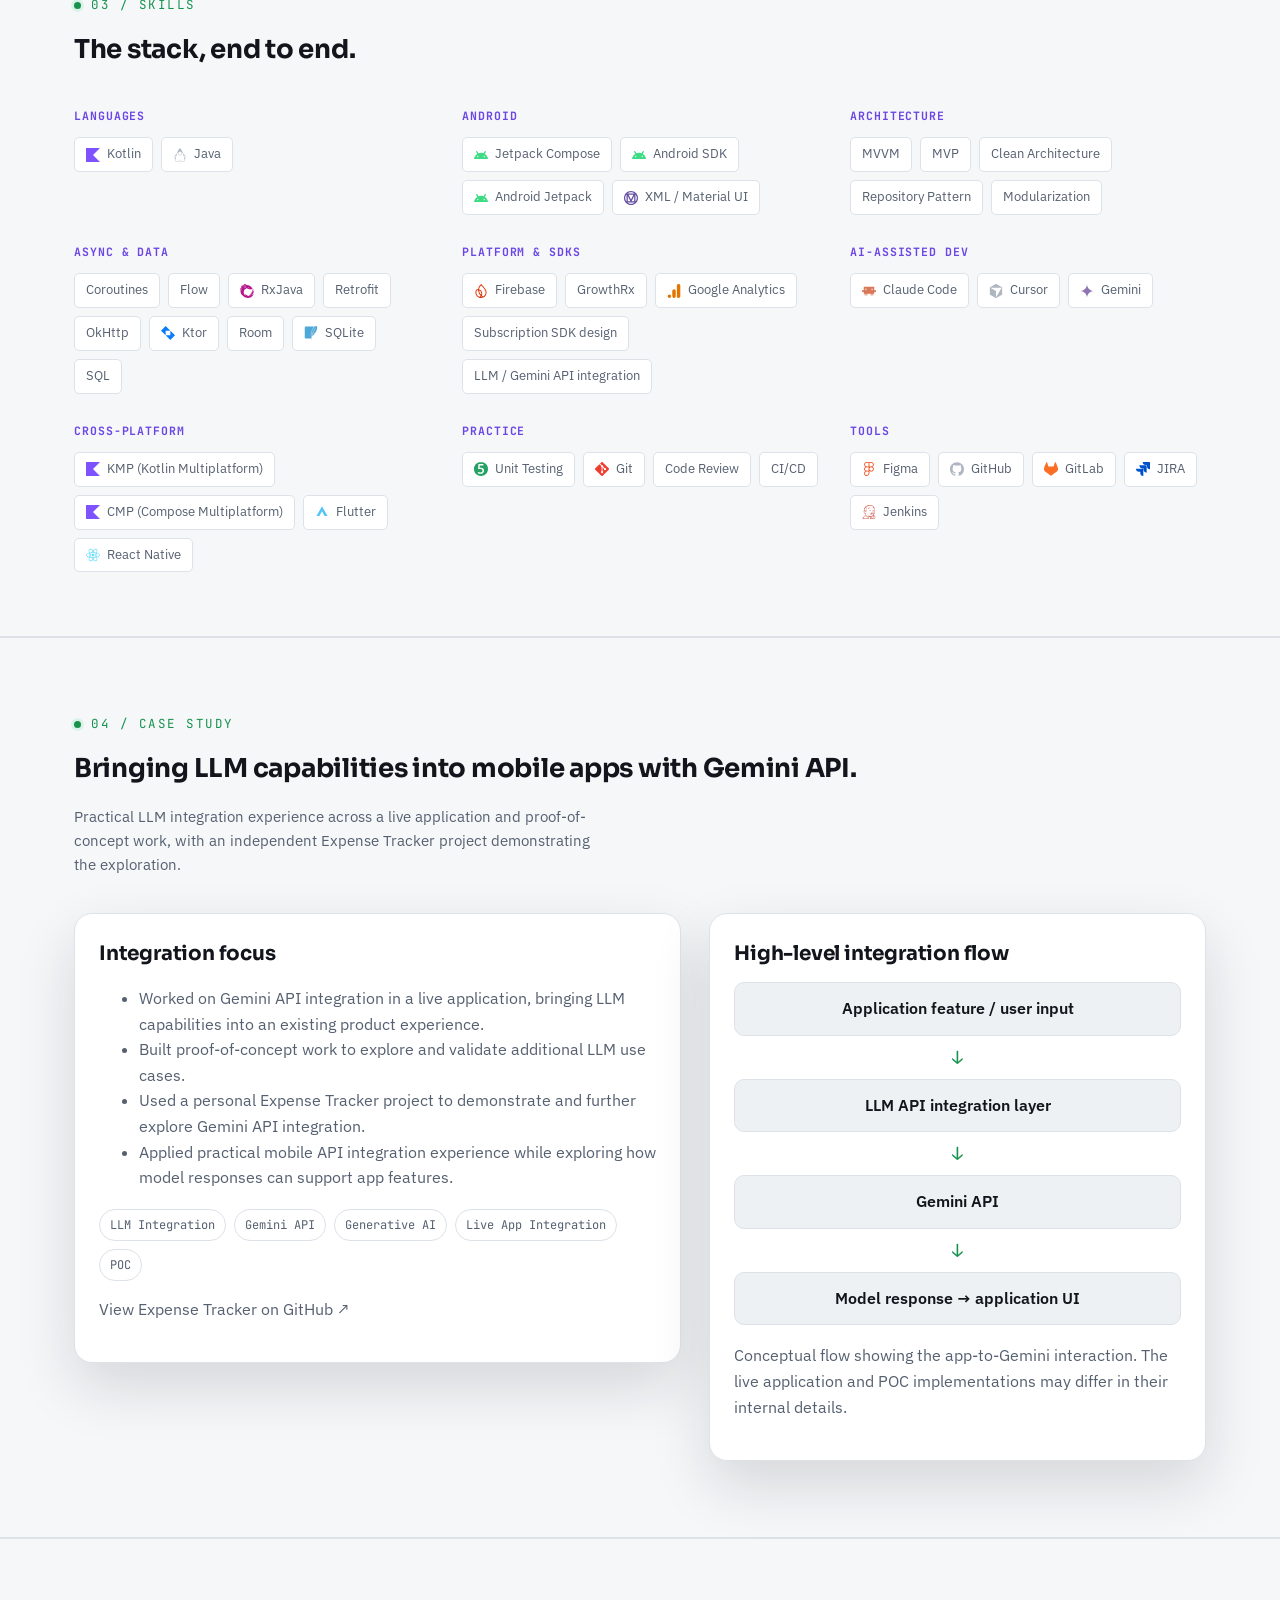
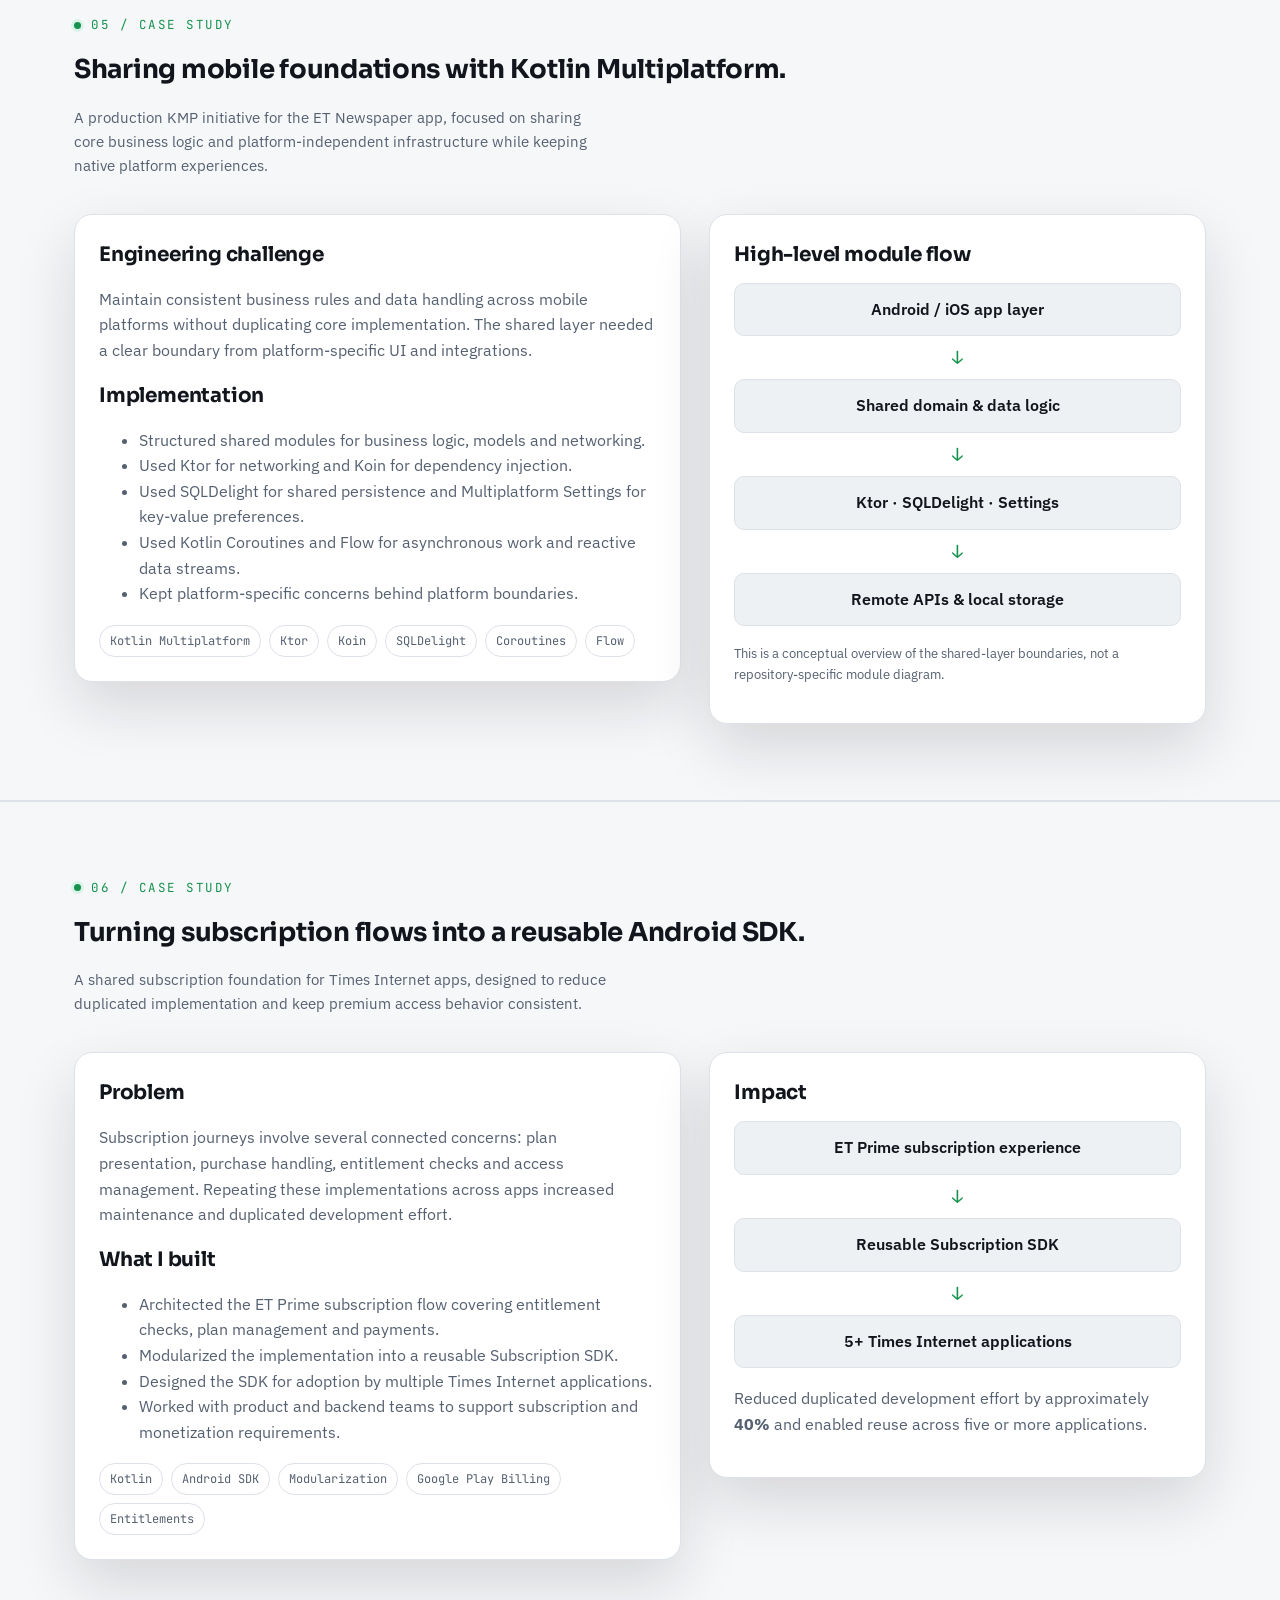
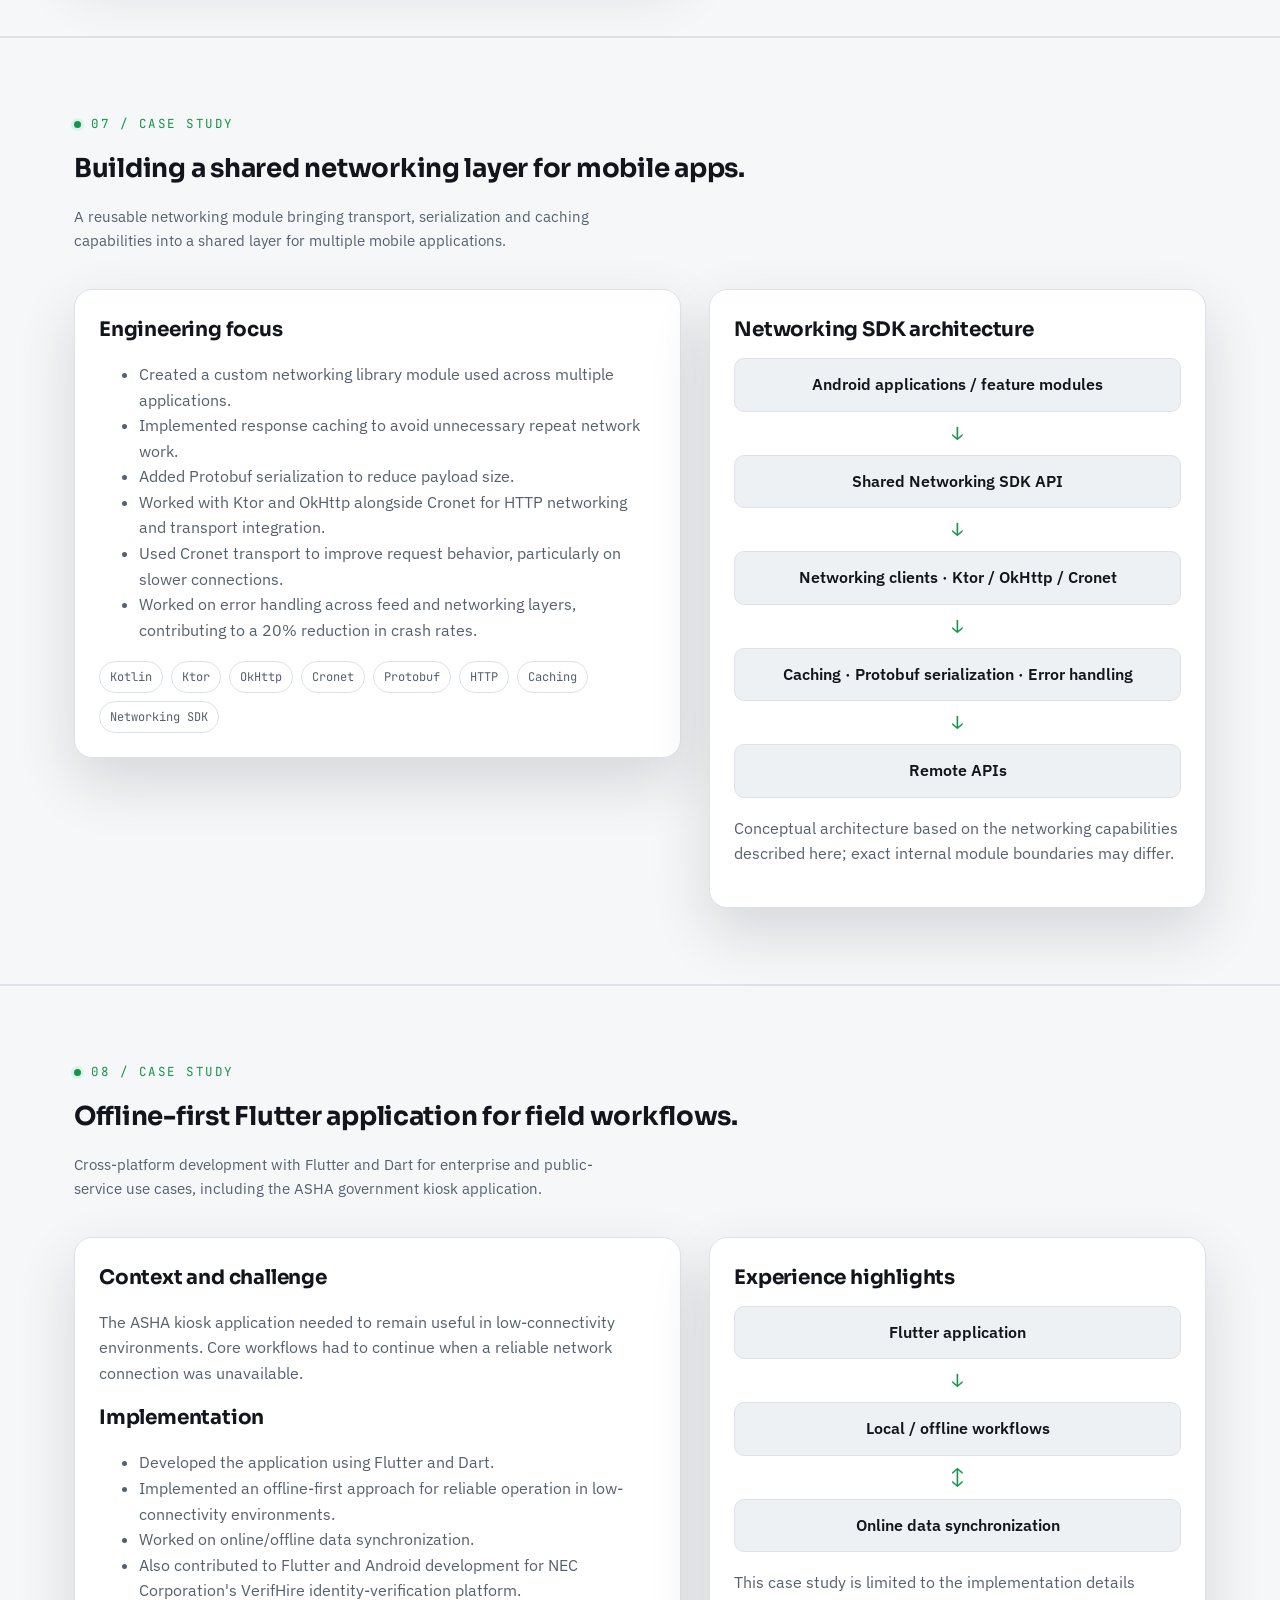
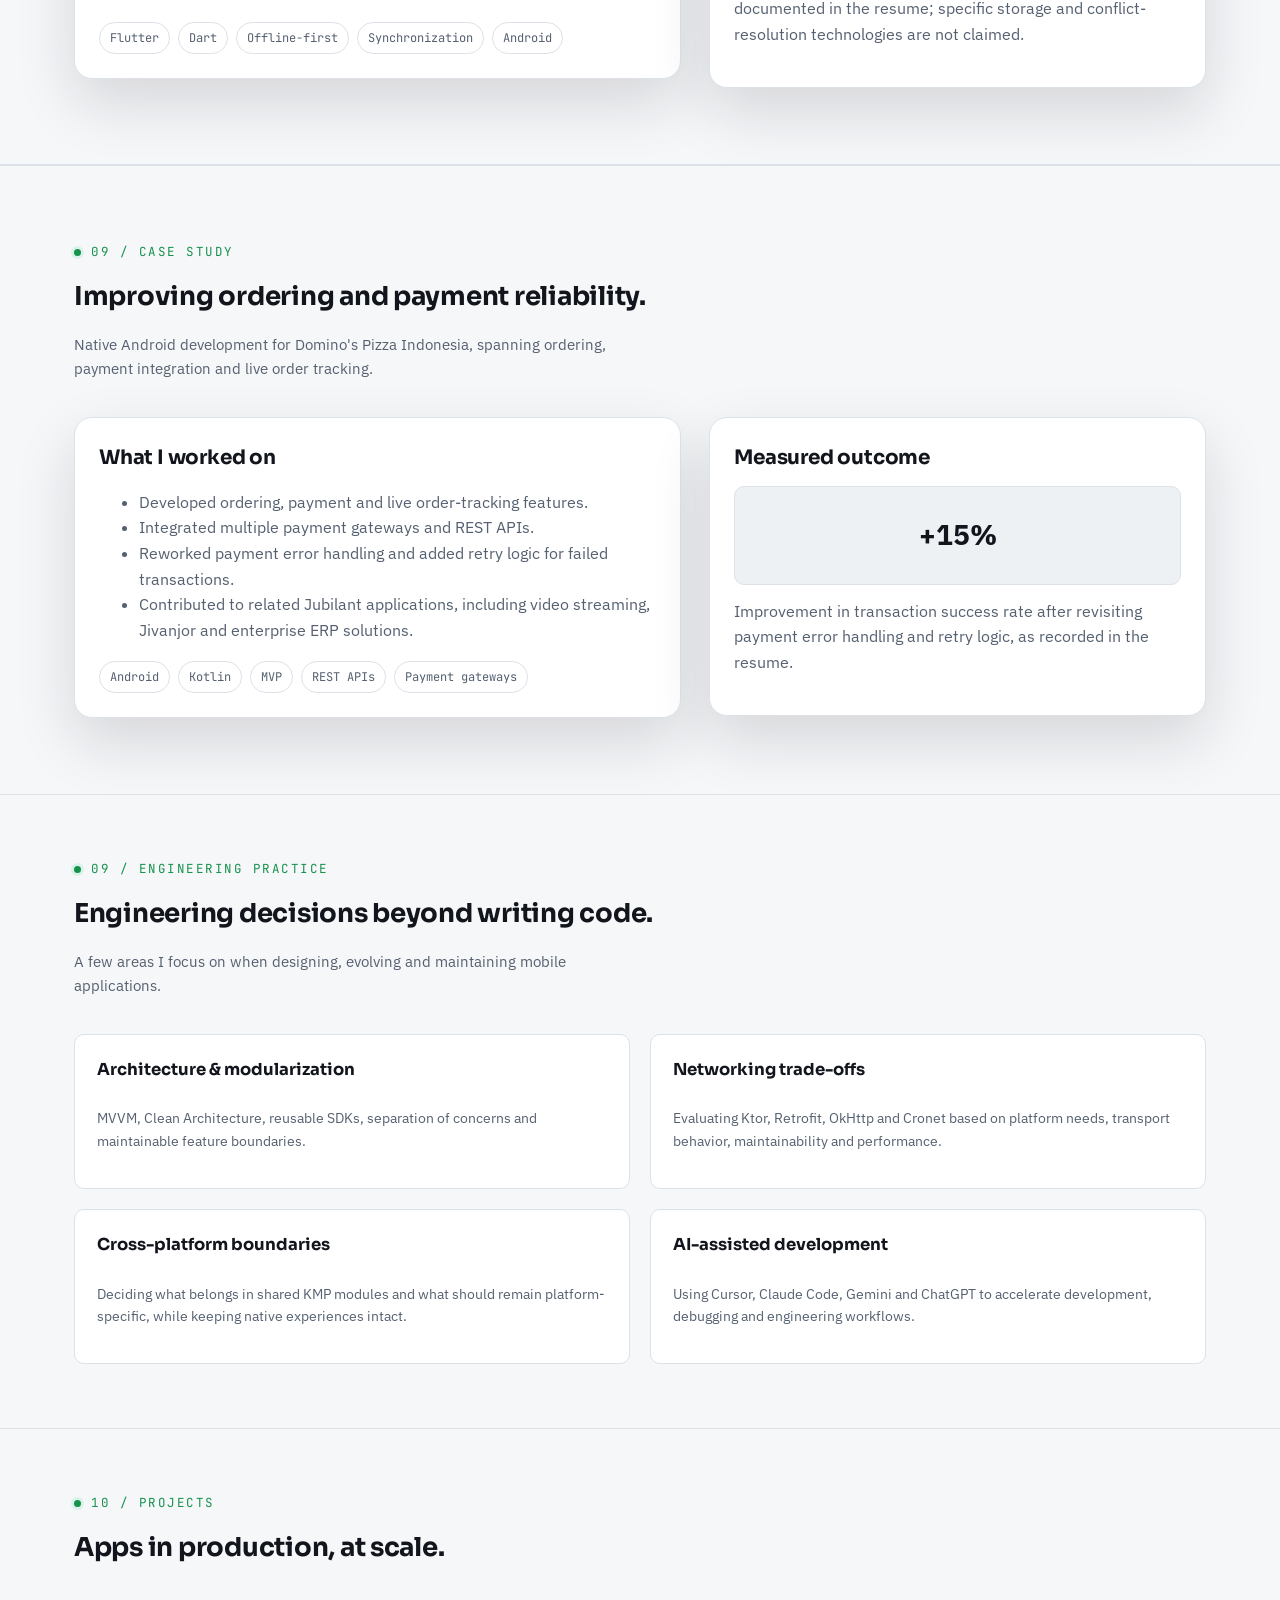
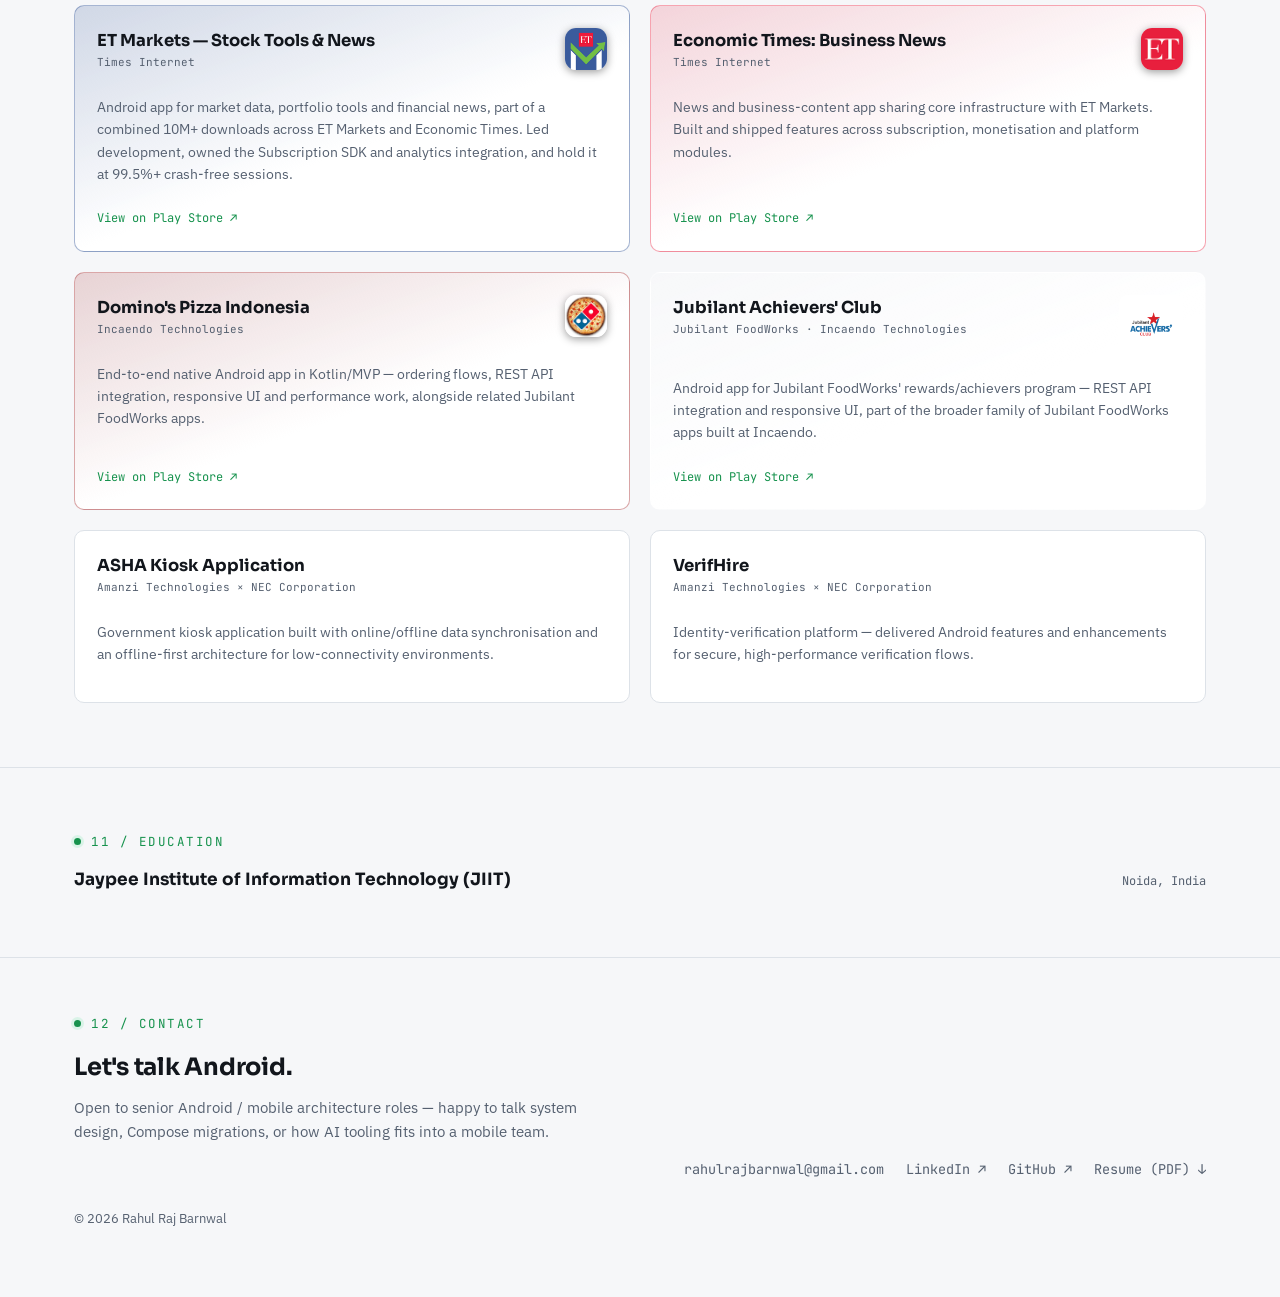
==== commit da87ace9: "update portfolio" ====
--- a/index.html
+++ b/index.html
@@ -4,289 +4,31 @@
 <meta charset="UTF-8">
 <meta name="viewport" content="width=device-width, initial-scale=1.0">
 <title>Rahul Raj Barnwal — Senior Android Engineer</title>
-<meta name="description" content="Senior Android Engineer with 9+ years building Kotlin, Jetpack Compose and KMP apps at scale.">
+<meta name="description" content="Rahul Raj Barnwal — Senior Android Engineer focused on Kotlin, Jetpack Compose, Kotlin Multiplatform, mobile architecture and AI integration.">
+<meta property="og:title" content="Rahul Raj Barnwal — Senior Android Engineer">
+<meta property="og:description" content="Building scalable mobile experiences with Kotlin, Jetpack Compose, Kotlin Multiplatform and AI integration.">
+<meta name="theme-color" content="#0A0C10">
 <link rel="preconnect" href="https://fonts.googleapis.com">
 <link rel="preconnect" href="https://fonts.gstatic.com" crossorigin>
 <link href="https://fonts.googleapis.com/css2?family=Sora:wght@600;700;800&family=IBM+Plex+Sans:wght@400;500;600&family=JetBrains+Mono:wght@400;500;600&display=swap" rel="stylesheet">
-<script>
-  (function(){
-    var t=null;try{t=localStorage.getItem('theme');}catch(e){}
-    if(!t){t=window.matchMedia&&window.matchMedia('(prefers-color-scheme: light)').matches?'light':'dark';}
-    document.documentElement.setAttribute('data-theme',t);
-  })();
-</script>
-<style>
-  :root{
-    --bg:#0A0C10;
-    --surface:#12151B;
-    --surface-2:#171B22;
-    --border:#242A33;
-    --text:#E7EBEE;
-    --text-muted:#8D98A6;
-    --green:#3DDC84;
-    --purple:#9B7BFF;
-    --purple-deep:#7F52FF;
-    --mono: 'JetBrains Mono', ui-monospace, SFMono-Regular, Menlo, monospace;
-    --sans: 'IBM Plex Sans', -apple-system, sans-serif;
-    --display: 'Sora', var(--sans);
-    --nav-bg: rgba(10,12,16,.86);
-    --chip-bg: rgba(255,255,255,.04);
-    --on-accent: #06170D;
-    --shadow: 0 30px 80px rgba(0,0,0,.5);
-    --bg-blur: 6px;
-    --glass: rgba(18,21,27,.55);
-    --glass-border: rgba(255,255,255,.08);
-    --shade-top: rgba(10,12,16,.72);
-    --shade-mid: rgba(10,12,16,.86);
-    --shade-soft: rgba(10,12,16,.35);
-    color-scheme: dark;
-  }
-  :root[data-theme="light"]{
-    --bg:#F6F7F9;
-    --surface:#FFFFFF;
-    --surface-2:#EEF1F4;
-    --border:#DDE2E8;
-    --text:#12161C;
-    --text-muted:#556070;
-    --green:#16924D;
-    --purple:#6B46E5;
-    --purple-deep:#5A36D6;
-    --nav-bg: rgba(246,247,249,.88);
-    --chip-bg: #FFFFFF;
-    --on-accent: #FFFFFF;
-    --shadow: 0 24px 60px rgba(18,22,28,.14);
-    --bg-blur: 8px;
-    --glass: rgba(255,255,255,.65);
-    --glass-border: rgba(18,22,28,.08);
-    --shade-top: rgba(246,247,249,.78);
-    --shade-mid: rgba(246,247,249,.90);
-    --shade-soft: rgba(246,247,249,.40);
-    color-scheme: light;
-  }
-  body{transition:background-color .25s ease,color .25s ease;}
-  *{box-sizing:border-box;}
-  html{scroll-behavior:smooth;}
-  html,body{margin:0;padding:0;}
-  body{
-    background:var(--bg);
-    color:var(--text);
-    font-family:var(--sans);
-    line-height:1.6;
-    -webkit-font-smoothing:antialiased;
-  }
-  img{max-width:100%;}
-  [hidden]{display:none!important;}
-  a{color:inherit;text-decoration:none;}
-  .wrap{max-width:1180px;margin:0 auto;padding-inline:24px;}
-  h1,h2,h3{font-family:var(--display);font-weight:700;letter-spacing:-0.01em;text-wrap:balance;margin:0;}
-  .eyebrow{
-    font-family:var(--mono);
-    font-size:12.5px;
-    letter-spacing:.12em;
-    text-transform:uppercase;
-    color:var(--green);
-    display:flex;align-items:center;gap:10px;
-    margin-bottom:14px;
-  }
-  .eyebrow::before{content:"";width:7px;height:7px;border-radius:50%;background:var(--green);box-shadow:0 0 0 3px rgba(61,220,132,.15);}
-
-  /* ---------- NAV ---------- */
-  header.nav{
-    position:sticky;top:0;z-index:50;
-    background:var(--nav-bg);
-    backdrop-filter:blur(10px);
-    border-bottom:1px solid var(--border);
-  }
-  .nav-inner{display:flex;align-items:center;justify-content:space-between;padding-block:14px;}
-  .brand{font-family:var(--display);font-weight:700;font-size:19px;color:var(--text);}
-  .nav-right{display:flex;align-items:center;gap:22px;}
-  .theme-toggle{
-    width:42px;height:42px;border-radius:50%;border:1px solid var(--green);background:transparent;
-    color:var(--green);display:inline-flex;align-items:center;justify-content:center;cursor:pointer;
-    transition:background .15s ease;
-  }
-  .theme-toggle:hover{background:rgba(61,220,132,.12);}
-  .theme-toggle svg{width:18px;height:18px;}
-  .theme-toggle .ico-sun{display:none;}
-  :root[data-theme="light"] .theme-toggle .ico-sun{display:block;}
-  :root[data-theme="light"] .theme-toggle .ico-moon{display:none;}
-  .brand span{color:var(--green);}
-  nav.links{display:flex;gap:26px;font-size:15px;font-weight:500;color:var(--text-muted);}
-  nav.links a:hover{color:var(--text);}
-  .nav-cta{
-    font-family:var(--mono);font-size:13px;padding:8px 14px;border:1px solid var(--border);
-    border-radius:6px;color:var(--text);
-  }
-  .nav-cta:hover{border-color:var(--green);color:var(--green);}
-  @media (max-width:720px){ nav.links{display:none;} }
-
-  /* ---------- HERO ---------- */
-  /* Background photo with a frosted-glass + shade layer above it */
-  .photo-flow{position:relative;isolation:isolate;background-color:var(--bg);overflow:hidden;}
-  .photo-flow::before{
-    content:"";position:absolute;inset:-24px;z-index:-2;
-    background:url('assets/hero/background.jpg') top center / 100% auto no-repeat;
-    filter:blur(var(--bg-blur)) saturate(.9);
-    transform:scale(1.04);
-  }
-  .photo-flow::after{
-    content:"";position:absolute;inset:0;z-index:-1;
-    background:
-      radial-gradient(120% 70% at 75% 0%, transparent 0%, var(--shade-soft) 55%),
-      linear-gradient(180deg, var(--shade-top) 0%, var(--shade-mid) 45%, var(--bg) 100%);
-  }
-  .hero{padding-block:28px 48px;border-bottom:0;}
-  .hero-grid{display:grid;grid-template-columns:1.35fr 1fr;gap:56px;align-items:start;}
-  @media (max-width:900px){ .hero-grid{grid-template-columns:1fr;gap:40px;} }
-  .hero-id{display:flex;align-items:center;gap:20px;margin-bottom:28px;}
-  .app-tile{
-    width:76px;height:76px;flex:0 0 76px;border-radius:20px;color:var(--green);
-    background:rgba(61,220,132,.10);border:1px solid rgba(61,220,132,.35);
-    display:flex;align-items:center;justify-content:center;
-  }
-  .app-tile svg{width:42px;height:42px;}
-  .hero h1{font-size:clamp(38px,5.4vw,60px);line-height:1.05;font-weight:800;letter-spacing:-0.02em;}
-  .hero h1 .hl{color:var(--green);}
-  .hero .role{font-size:clamp(17px,2vw,20px);font-weight:600;color:var(--green);margin:8px 0 0;}
-  .pill-row{display:flex;flex-wrap:wrap;gap:10px;margin-bottom:28px;}
-  .pill{
-    display:inline-flex;align-items:center;gap:8px;padding:8px 16px;border-radius:999px;
-    backdrop-filter:blur(8px);-webkit-backdrop-filter:blur(8px);background:var(--chip-bg);border:1px solid var(--border);font-size:14px;font-weight:500;color:var(--text);
-  }
-  .pill svg{width:15px;height:15px;color:var(--green);}
-  .hero p.lede{color:var(--text-muted);font-size:17.5px;line-height:1.75;max-width:60ch;margin:0 0 14px;}
-  .hero p.lede strong{color:var(--text);font-weight:600;}
-  .co-chip{
-    display:inline-flex;align-items:center;gap:8px;padding:2px 12px 2px 4px;margin:0 3px;border-radius:8px;
-    background:var(--chip-bg);border:1px solid var(--border);color:var(--text);font-weight:600;vertical-align:middle;
-  }
-  .co-chip .mk{width:22px;height:22px;border-radius:5px;background:var(--text);color:var(--bg);font-size:10.5px;font-weight:700;display:inline-flex;align-items:center;justify-content:center;font-family:var(--mono);}
-  .cta-row{display:flex;gap:12px;flex-wrap:wrap;margin-top:30px;}
-  .btn{
-    font-family:var(--sans);font-size:15px;font-weight:600;
-    min-height:48px;padding:0 22px;border-radius:999px;display:inline-flex;align-items:center;gap:9px;
-    border:1px solid var(--green);color:var(--green);transition:background .15s ease;
-  }
-  .btn svg{width:17px;height:17px;}
-  .btn.primary{background:var(--green);color:var(--on-accent);}
-  .btn.primary:hover{filter:brightness(.93);}
-  .btn.ghost:hover{background:rgba(61,220,132,.10);}
-
-  .portrait{border-radius:24px;padding:4px;background:var(--green);box-shadow:var(--shadow);max-width:100%;}
-  .portrait img{display:block;width:100%;height:auto;aspect-ratio:4/5;object-fit:cover;object-position:center 30%;border-radius:20px;}
-  .hero-side{justify-self:end;width:270px;}
-  @media (max-width:900px){ .hero-side{justify-self:start;width:255px;} }
-  .contact-card{display:flex;flex-direction:column;gap:12px;margin-top:24px;padding-left:4px;font-size:16px;color:var(--text);}
-  .contact-card .row{display:flex;align-items:center;gap:12px;}
-  .contact-card .row svg{width:19px;height:19px;color:var(--green);flex-shrink:0;}
-  .contact-card a.row:hover{color:var(--green);}
-  .social{display:flex;gap:22px;margin-top:8px;}
-  .social a{display:inline-flex;align-items:center;gap:7px;color:var(--green);font-weight:500;text-decoration:underline;text-underline-offset:4px;}
-  .social svg{width:17px;height:17px;}
-
-  .stat-row{display:grid;grid-template-columns:repeat(4,1fr);gap:18px;padding-bottom:64px;}
-  @media (max-width:900px){ .stat-row{grid-template-columns:repeat(2,1fr);} }
-  .stat{background:var(--glass);backdrop-filter:blur(14px) saturate(1.2);-webkit-backdrop-filter:blur(14px) saturate(1.2);border:1px solid var(--glass-border);border-radius:18px;padding:30px 18px;text-align:center;}
-  .stat .num{font-family:var(--display);font-size:clamp(34px,4vw,46px);font-weight:800;line-height:1;color:var(--green);}
-  .stat .lbl{font-size:15px;color:var(--text-muted);margin-top:10px;}
-  .stats-section{border-bottom:1px solid var(--border);padding-block:0;}
-
-  /* Kotlin code panel */
-  .code-panel{
-    background:var(--surface);border:1px solid var(--border);border-radius:10px;
-    font-family:var(--mono);font-size:13.5px;overflow:hidden;
-  }
-  .code-head{display:flex;gap:7px;padding:11px 14px;border-bottom:1px solid var(--border);}
-  .dot{width:10px;height:10px;border-radius:50%;}
-  .dot.r{background:#FF5F57;}.dot.y{background:#FEBC2E;}.dot.g{background:#28C840;}
-  .code-body{padding:20px 18px;color:var(--text-muted);white-space:pre;overflow-x:auto;}
-  .k-kw{color:var(--purple);}
-  .k-cls{color:var(--green);}
-  .k-str{color:#E3C878;}
-  .k-cmt{color:#5B6472;}
-  .k-fn{color:#6FB2FF;}
-
-  /* ---------- SECTION SHELL ---------- */
-  section{padding-block:64px;border-bottom:1px solid var(--border);scroll-margin-top:76px;}
-  section h2{font-size:26px;margin-bottom:8px;}
-  .section-sub{color:var(--text-muted);font-size:15px;margin-bottom:36px;max-width:60ch;}
-
-  /* ---------- ABOUT ---------- */
-  .about-body{color:var(--text-muted);font-size:16px;line-height:1.75;max-width:72ch;margin:0 0 18px;}
-  .about-body:last-child{margin-bottom:0;}
-  .about-body strong{color:var(--text);font-weight:600;}
-
-  /* ---------- EXPERIENCE (timeline) ---------- */
-  .timeline{position:relative;padding-left:28px;border-left:1px solid var(--border);}
-  .job{position:relative;padding-bottom:40px;}
-  .job:last-child{padding-bottom:0;}
-  .job::before{
-    content:"";position:absolute;left:-33.5px;top:4px;width:9px;height:9px;border-radius:50%;
-    background:var(--bg);border:2px solid var(--green);
-  }
-  .job.past::before{border-color:var(--text-muted);}
-  .job-top{display:flex;justify-content:space-between;flex-wrap:wrap;gap:6px;margin-bottom:6px;}
-  .job-role{font-family:var(--display);font-weight:700;font-size:17px;}
-  .job-meta{font-family:var(--mono);font-size:12px;color:var(--text-muted);}
-  .job-co{color:var(--green);font-size:14px;font-weight:600;margin-bottom:10px;}
-  .job ul{margin:0;padding-left:18px;color:var(--text-muted);font-size:14.5px;}
-  .job li{margin-bottom:5px;}
-  .earlier{margin-top:8px;border-top:1px dashed var(--border);padding-top:24px;}
-  .earlier-item{display:flex;justify-content:space-between;flex-wrap:wrap;gap:6px;font-size:14px;color:var(--text-muted);padding-bottom:10px;}
-  .earlier-item b{color:var(--text);font-weight:600;}
-  .earlier-item span.meta{font-family:var(--mono);font-size:11.5px;}
-
-  /* ---------- SKILLS ---------- */
-  .skill-grid{display:grid;grid-template-columns:repeat(3,1fr);gap:28px 32px;}
-  @media (max-width:760px){ .skill-grid{grid-template-columns:1fr 1fr;} }
-  @media (max-width:520px){ .skill-grid{grid-template-columns:1fr;} }
-  .skill-cat h3{font-family:var(--mono);font-size:11.5px;color:var(--purple);text-transform:uppercase;letter-spacing:.08em;margin-bottom:12px;}
-  .chips{display:flex;flex-wrap:wrap;gap:8px;}
-  .chip{
-    display:inline-flex;align-items:center;gap:7px;
-    font-size:13px;padding:6px 11px;border:1px solid var(--border);border-radius:5px;
-    color:var(--text-muted);background:var(--surface);
-  }
-  .chip-ico{width:14px;height:14px;flex-shrink:0;}
-
-  /* ---------- PROJECTS ---------- */
-  .proj-grid{display:grid;grid-template-columns:repeat(2,1fr);gap:20px;}
-  @media (max-width:760px){ .proj-grid{grid-template-columns:1fr;} }
-  .proj-card{background:var(--surface);border:1px solid var(--border);border-radius:10px;padding:22px;display:flex;flex-direction:column;gap:10px;transition:transform .15s ease;}
-  .proj-top{display:flex;justify-content:space-between;align-items:flex-start;gap:10px;}
-  .proj-title{font-family:var(--display);font-weight:700;font-size:16.5px;}
-  .proj-org{font-family:var(--mono);font-size:11px;color:var(--text-muted);}
-  .proj-desc{color:var(--text-muted);font-size:14px;flex:1;}
-  .proj-link{font-family:var(--mono);font-size:12px;color:var(--green);}
-  .proj-link:hover{color:var(--purple);}
-  .proj-logo{width:42px;height:42px;border-radius:11px;object-fit:cover;flex-shrink:0;box-shadow:0 2px 8px rgba(0,0,0,.4);}
-  .proj-logo.mark{width:64px;height:auto;border-radius:8px;object-fit:contain;box-shadow:none;background:#fff;padding:6px 9px;}
-
-  /* ---------- EDUCATION + CONTACT ---------- */
-  .edu-row{display:flex;justify-content:space-between;flex-wrap:wrap;gap:8px;align-items:baseline;}
-  .edu-name{font-family:var(--display);font-weight:700;font-size:17px;}
-  .edu-meta{font-family:var(--mono);font-size:12px;color:var(--text-muted);}
-
-  footer{padding-block:56px;}
-  .contact-grid{display:flex;justify-content:space-between;align-items:flex-end;flex-wrap:wrap;gap:24px;}
-  .contact-links{display:flex;gap:22px;flex-wrap:wrap;font-family:var(--mono);font-size:13.5px;}
-  .contact-links a{color:var(--text-muted);}
-  .contact-links a:hover{color:var(--green);}
-  .foot-note{color:var(--text-muted);font-size:12.5px;margin-top:28px;}
-</style>
+<script src="js/theme-init.js"></script>
+<link rel="stylesheet" href="css/styles.css">
 </head>
 <body>
 
 <header class="nav">
   <div class="wrap nav-inner">
     <a class="brand" href="#top">Rahul Raj Barnwal</a>
-    <nav class="links">
+    <nav class="links" id="primaryNav">
       <a href="#about">About</a>
       <a href="#experience">Experience</a>
       <a href="#skills">Skills</a>
+      <a href="#ai-integration-case-study">Case Studies</a>
+      <a href="#engineering">Engineering</a>
       <a href="#projects">Projects</a>
       <a href="#contact">Contact</a>
     </nav>
+    <button class="mobile-menu-toggle" id="mobileMenuToggle" type="button" aria-expanded="false" aria-controls="primaryNav">Menu</button>
     <div class="nav-right">
       <a class="nav-cta" href="resume.pdf" target="_blank" rel="noopener">Resume ↓</a>
       <button class="theme-toggle" id="themeToggle" type="button" aria-label="Switch to light theme">
@@ -306,7 +48,7 @@
         <div class="app-tile" aria-hidden="true"><svg viewBox="0 0 24 24" fill="none" stroke="currentColor" stroke-width="1.8" stroke-linecap="round" stroke-linejoin="round"><path d="M4 16a8 8 0 0 1 16 0z"/><path d="m7 9-2-3"/><path d="m17 9 2-3"/><circle cx="9" cy="12.5" r=".7" fill="currentColor"/><circle cx="15" cy="12.5" r=".7" fill="currentColor"/></svg></div>
         <div>
           <h1>Rahul <span class="hl">Raj Barnwal</span></h1>
-          <p class="role">Senior Android Engineer</p>
+          <p class="role">Senior Android Engineer · Mobile Architect · AI Integration &amp; Assisted Developer</p>
         </div>
       </div>
 
@@ -315,15 +57,17 @@
         <span class="pill"><svg viewBox="0 0 24 24" fill="none" stroke="currentColor" stroke-width="2" stroke-linecap="round" stroke-linejoin="round"><path d="m16 18 6-6-6-6"/><path d="m8 6-6 6 6 6"/></svg>Kotlin</span>
         <span class="pill"><svg viewBox="0 0 24 24" fill="none" stroke="currentColor" stroke-width="2" stroke-linecap="round" stroke-linejoin="round"><rect x="3" y="3" width="7" height="7" rx="1"/><rect x="14" y="3" width="7" height="7" rx="1"/><rect x="3" y="14" width="7" height="7" rx="1"/><rect x="14" y="14" width="7" height="7" rx="1"/></svg>Jetpack Compose</span>
         <span class="pill"><svg viewBox="0 0 24 24" fill="none" stroke="currentColor" stroke-width="2" stroke-linecap="round" stroke-linejoin="round"><rect x="2" y="4" width="9" height="16" rx="2"/><rect x="13" y="4" width="9" height="16" rx="2"/></svg>KMP</span>
+        <span class="pill">Flutter</span>
       </div>
 
       <p class="lede"><strong>9+ years</strong> of experience building <strong>high-scale consumer Android apps</strong> with Kotlin &amp; Jetpack Compose, MVVM and Clean Architecture.</p>
-      <p class="lede">Currently at <span class="co-chip"><span class="mk">TI</span>Times Internet</span> leading Android for <strong>ET Markets</strong> &amp; <strong>Economic Times</strong> — and the shared infrastructure behind them.</p>
+      <p class="lede">Experience includes <span class="co-chip"><span class="mk">TI</span>Times Internet</span>, where I worked on <strong>ET Markets</strong> &amp; <strong>Economic Times</strong> and shared mobile infrastructure.</p>
 
       <div class="cta-row">
         <a class="btn primary" href="resume.pdf" target="_blank" rel="noopener"><svg viewBox="0 0 24 24" fill="none" stroke="currentColor" stroke-width="2.2" stroke-linecap="round" stroke-linejoin="round"><path d="M12 3v12"/><path d="m7 10 5 5 5-5"/><path d="M5 21h14"/></svg>Download CV</a>
         <a class="btn ghost" href="#experience"><svg viewBox="0 0 24 24" fill="none" stroke="currentColor" stroke-width="2" stroke-linecap="round" stroke-linejoin="round"><rect x="3" y="7" width="18" height="13" rx="2"/><path d="M8 7V5a2 2 0 0 1 2-2h4a2 2 0 0 1 2 2v2"/></svg>Experience</a>
         <a class="btn ghost" href="#projects"><svg viewBox="0 0 24 24" fill="none" stroke="currentColor" stroke-width="2" stroke-linecap="round" stroke-linejoin="round"><path d="M5 15c-1.5 1.3-2 5-2 5s3.7-.5 5-2c.7-.8.7-2.1-.1-2.9a2.2 2.2 0 0 0-2.9-.1z"/><path d="M12 15 9 12a22 22 0 0 1 2-4A12.9 12.9 0 0 1 22 2c0 2.7-.8 7.5-6 11a22.4 22.4 0 0 1-4 2z"/></svg>Projects</a>
+        <a class="btn ghost" href="#case-studies"><svg viewBox="0 0 24 24" fill="none" stroke="currentColor" stroke-width="2" stroke-linecap="round" stroke-linejoin="round"><path d="M4 5.5A2.5 2.5 0 0 1 6.5 3H20v16H6.5A2.5 2.5 0 0 0 4 21z"/><path d="M4 5.5v15.5"/><path d="M8 7h8M8 11h8"/></svg>Case Studies</a>
       </div>
     </div>
 
@@ -355,9 +99,35 @@
     <div class="eyebrow">01 / About</div>
     <h2>Building high-performance Android &amp; multiplatform<br>experiences at scale.</h2>
     <p class="section-sub"></p>
-    <p class="about-body">I'm an Android Engineer with <strong>9+ years</strong> of experience building robust, user-centric apps with <strong>Kotlin</strong>, <strong>Jetpack Compose</strong> and MVVM Clean Architecture. I've led Android development for high-impact apps like <strong>ET Markets</strong>, <strong>The Economic Times</strong> and <strong>Domino's</strong>, achieving over <strong>99.5% crash-free sessions</strong>. I also architected reusable modules that significantly reduced development effort and have since been adopted by other apps across the organization.</p>
-    <p class="about-body">More recently, I've been working with <strong>Kotlin Multiplatform (KMP)</strong> and <strong>Compose Multiplatform (CMP)</strong> to share business logic and UI across Android and iOS, which speeds up delivery and keeps the experience consistent on both platforms.</p>
-    <p class="about-body">Day to day, I design and ship scalable solutions that millions of users rely on, and I own core modules for subscriptions, AI features and platform infrastructure. I use agentic AI tools like Claude Code, Cursor and Gemini to move faster without compromising on quality. I work closely with Product, Design, Business and Backend teams to turn ideas into reliable, well-crafted features.</p>
+    <div class="about-layout">
+      <div class="about-copy">
+        <p class="about-body">I'm an Android Engineer with <strong>9+ years</strong> of experience building robust, user-centric apps with <strong>Kotlin</strong>, <strong>Jetpack Compose</strong> and MVVM Clean Architecture. I've led Android development for high-impact apps like <strong>ET Markets</strong>, <strong>The Economic Times</strong> and <strong>Domino's</strong>, achieving over <strong>99.5% crash-free sessions</strong>. I also architected reusable modules that significantly reduced development effort and have since been adopted by other apps across the organization.</p>
+        <p class="about-body">My cross-platform experience includes <strong>Kotlin Multiplatform (KMP)</strong>, <strong>Compose Multiplatform (CMP)</strong>, and <strong>Flutter with Dart</strong>. I have worked on shared Kotlin modules for business logic and infrastructure, as well as Flutter-based enterprise applications, including an offline-first government kiosk solution.</p>
+        <p class="about-body">Day to day, I design and ship scalable solutions that millions of users rely on, and I own core modules for subscriptions, AI features and platform infrastructure. I use agentic AI tools like Claude Code, Cursor and Gemini to move faster without compromising on quality. I work closely with Product, Design, Business and Backend teams to turn ideas into reliable, well-crafted features.</p>
+      </div>
+      <aside class="about-architecture" aria-label="Illustration of mobile engineering technologies connected through shared services">
+        <div class="about-architecture-head"><span class="live-dot"></span> MOBILE ENGINEERING ECOSYSTEM</div>
+        <svg class="ecosystem-svg" viewBox="0 0 520 390" role="img" aria-labelledby="ecosystem-title ecosystem-desc">
+          <title id="ecosystem-title">Connected mobile engineering ecosystem</title>
+          <desc id="ecosystem-desc">Android, Kotlin Multiplatform, Flutter, backend services and AI integrations connected as one mobile engineering ecosystem.</desc>
+          <defs>
+            <linearGradient id="ecoLine" x1="0" y1="0" x2="1" y2="1"><stop offset="0" stop-color="#3DDC84"/><stop offset="1" stop-color="#8B7CFF"/></linearGradient>
+            <filter id="ecoGlow"><feGaussianBlur stdDeviation="3.5" result="blur"/><feMerge><feMergeNode in="blur"/><feMergeNode in="SourceGraphic"/></feMerge></filter>
+          </defs>
+          <g class="eco-lines" fill="none" stroke="url(#ecoLine)" stroke-width="2.2" stroke-linecap="round">
+            <path d="M260 192 L130 92"/><path d="M260 192 L390 92"/><path d="M260 192 L130 292"/><path d="M260 192 L390 292"/>
+            <path d="M130 92 L390 92" opacity=".25"/><path d="M130 292 L390 292" opacity=".25"/>
+          </g>
+          <g class="eco-packets" fill="#3DDC84" filter="url(#ecoGlow)"><circle r="4"><animateMotion dur="3.8s" repeatCount="indefinite" path="M130 92 L260 192"/></circle><circle r="4"><animateMotion dur="4.4s" begin="-.9s" repeatCount="indefinite" path="M390 92 L260 192"/></circle><circle r="4"><animateMotion dur="4.1s" begin="-1.7s" repeatCount="indefinite" path="M130 292 L260 192"/></circle><circle r="4"><animateMotion dur="4.7s" begin="-2.2s" repeatCount="indefinite" path="M390 292 L260 192"/></circle></g>
+          <g class="eco-node eco-node-android"><rect x="48" y="48" width="164" height="88" rx="15"/><text x="130" y="84" class="eco-kicker">MOBILE</text><text x="130" y="108" class="eco-label">Android</text></g>
+          <g class="eco-node eco-node-kmp"><rect x="308" y="48" width="164" height="88" rx="15"/><text x="390" y="84" class="eco-kicker">SHARED CODE</text><text x="390" y="108" class="eco-label">KMP · CMP</text></g>
+          <g class="eco-node eco-node-flutter"><rect x="48" y="248" width="164" height="88" rx="15"/><text x="130" y="284" class="eco-kicker">CROSS-PLATFORM</text><text x="130" y="308" class="eco-label">Flutter</text></g>
+          <g class="eco-node eco-node-ai"><rect x="308" y="248" width="164" height="88" rx="15"/><text x="390" y="284" class="eco-kicker">INTELLIGENCE</text><text x="390" y="308" class="eco-label">AI · LLM</text></g>
+          <g class="eco-core"><circle cx="260" cy="192" r="48"/><circle class="eco-core-pulse" cx="260" cy="192" r="57"/><text x="260" y="187" class="eco-core-small">MOBILE</text><text x="260" y="207" class="eco-core-label">ENGINEERING</text></g>
+          <text x="260" y="374" class="eco-footer">CONNECTED SYSTEMS · SHARED SERVICES · SCALABLE APPS</text>
+        </svg>
+      </aside>
+    </div>
   </div>
 </section>
 
@@ -371,9 +141,10 @@
       <div class="job">
         <div class="job-top">
           <div class="job-role">Senior Software Development Engineer</div>
-          <div class="job-meta">Mar 2022 — Present</div>
+          <div class="job-meta">Experience</div>
         </div>
         <div class="job-co">Times Internet · Noida, India · On-site</div>
+        <div class="job-meta">Mar 2022 — Present</div>
         <ul>
           <li>Built and shipped features across the Economic Times and ET Markets Android apps, growing into leading Android development for both.</li>
           <li>Led Android development for the ET Markets and Economic Times apps, serving 10M+ downloads.</li>
@@ -396,7 +167,7 @@
           <li>Collaborated with NEC Corporation on the ASHA government kiosk application, with online/offline data synchronisation.</li>
           <li>Delivered Android features for VerifHire, an identity-verification platform.</li>
           <li>Built secure, high-performance, offline-first Android architecture.</li>
-          <li>Picked up cross-platform development with React Native.</li>
+          <li>Contributed to cross-platform mobile development using Flutter and Dart, including an offline-first ASHA government kiosk application.</li>
         </ul>
       </div>
 
@@ -490,7 +261,7 @@
         <h3>Platform &amp; SDKs</h3>
         <div class="chips">
           <span class="chip"><svg class="chip-ico" viewBox="0 0 24 24" fill="#DD2C00" aria-hidden="true"><path d="M19.455 8.369c-.538-.748-1.778-2.285-3.681-4.569-.826-.991-1.535-1.832-1.884-2.245a146 146 0 0 0-.488-.576l-.207-.245-.113-.133-.022-.032-.01-.005L12.57 0l-.609.488c-1.555 1.246-2.828 2.851-3.681 4.64-.523 1.064-.864 2.105-1.043 3.176-.047.241-.088.489-.121.738-.209-.017-.421-.028-.632-.033-.018-.001-.035-.002-.059-.003a7.46 7.46 0 0 0-2.28.274l-.317.089-.163.286c-.765 1.342-1.198 2.869-1.252 4.416-.07 2.01.477 3.954 1.583 5.625 1.082 1.633 2.61 2.882 4.42 3.611l.236.095.071.025.003-.001a9.59 9.59 0 0 0 2.941.568q.171.006.342.006c1.273 0 2.513-.249 3.69-.742l.008.004.313-.145a9.63 9.63 0 0 0 3.927-3.335c1.01-1.49 1.577-3.234 1.641-5.042.075-2.161-.643-4.304-2.133-6.371m-7.083 6.695c.328 1.244.264 2.44-.191 3.558-1.135-1.12-1.967-2.352-2.475-3.665-.543-1.404-.87-2.74-.974-3.975.48.157.922.366 1.315.622 1.132.737 1.914 1.902 2.325 3.461zm.207 6.022c.482.368.99.712 1.513 1.028-.771.21-1.565.302-2.369.273a8 8 0 0 1-.373-.022c.458-.394.869-.823 1.228-1.279zm1.347-6.431c-.516-1.957-1.527-3.437-3.002-4.398-.647-.421-1.385-.741-2.194-.95.011-.134.026-.268.043-.4.014-.113.03-.216.046-.313.133-.689.332-1.37.589-2.025.099-.25.206-.499.321-.74l.004-.008c.177-.358.376-.719.61-1.105l.092-.152-.003-.001c.544-.851 1.197-1.627 1.942-2.311l.288.341c.672.796 1.304 1.548 1.878 2.237 1.291 1.549 2.966 3.583 3.612 4.48 1.277 1.771 1.893 3.579 1.83 5.375-.049 1.395-.461 2.755-1.195 3.933-.694 1.116-1.661 2.05-2.8 2.708-.636-.318-1.559-.839-2.539-1.599.79-1.575.952-3.28.479-5.072zm-2.575 5.397c-.725.939-1.587 1.55-2.09 1.856-.081-.029-.163-.06-.243-.093l-.065-.026c-1.49-.616-2.747-1.656-3.635-3.01-.907-1.384-1.356-2.993-1.298-4.653.041-1.19.338-2.327.882-3.379.316-.07.638-.114.96-.131l.084-.002c.162-.003.324-.003.478 0 .227.011.454.035.677.07.073 1.513.445 3.145 1.105 4.852.637 1.644 1.694 3.162 3.144 4.515z"/></svg>Firebase</span><span class="chip">GrowthRx</span>
-          <span class="chip"><svg class="chip-ico" viewBox="0 0 24 24" fill="#E37400" aria-hidden="true"><path d="M22.84 2.9982v17.9987c.0086 1.6473-1.3197 2.9897-2.967 2.9984a2.9808 2.9808 0 01-.3677-.0208c-1.528-.226-2.6477-1.5558-2.6105-3.1V3.1204c-.0369-1.5458 1.0856-2.8762 2.6157-3.1 1.6361-.1915 3.1178.9796 3.3093 2.6158.014.1201.0208.241.0202.3619zM4.1326 18.0548c-1.6417 0-2.9726 1.331-2.9726 2.9726C1.16 22.6691 2.4909 24 4.1326 24s2.9726-1.3309 2.9726-2.9726-1.331-2.9726-2.9726-2.9726zm7.8728-9.0098c-.0171 0-.0342 0-.0513.0003-1.6495.0904-2.9293 1.474-2.891 3.1256v7.9846c0 2.167.9535 3.4825 2.3505 3.763 1.6118.3266 3.1832-.7152 3.5098-2.327.04-.1974.06-.3983.0593-.5998v-8.9585c.003-1.6474-1.33-2.9852-2.9773-2.9882z"/></svg>Google Analytics</span><span class="chip">Subscription SDK design</span>
+          <span class="chip"><svg class="chip-ico" viewBox="0 0 24 24" fill="#E37400" aria-hidden="true"><path d="M22.84 2.9982v17.9987c.0086 1.6473-1.3197 2.9897-2.967 2.9984a2.9808 2.9808 0 01-.3677-.0208c-1.528-.226-2.6477-1.5558-2.6105-3.1V3.1204c-.0369-1.5458 1.0856-2.8762 2.6157-3.1 1.6361-.1915 3.1178.9796 3.3093 2.6158.014.1201.0208.241.0202.3619zM4.1326 18.0548c-1.6417 0-2.9726 1.331-2.9726 2.9726C1.16 22.6691 2.4909 24 4.1326 24s2.9726-1.3309 2.9726-2.9726-1.331-2.9726-2.9726-2.9726zm7.8728-9.0098c-.0171 0-.0342 0-.0513.0003-1.6495.0904-2.9293 1.474-2.891 3.1256v7.9846c0 2.167.9535 3.4825 2.3505 3.763 1.6118.3266 3.1832-.7152 3.5098-2.327.04-.1974.06-.3983.0593-.5998v-8.9585c.003-1.6474-1.33-2.9852-2.9773-2.9882z"/></svg>Google Analytics</span><span class="chip">Subscription SDK design</span><span class="chip">LLM / Gemini API integration</span>
         </div>
       </div>
       <div class="skill-cat">
@@ -501,7 +272,7 @@
       </div>
       <div class="skill-cat">
         <h3>Cross-platform</h3>
-        <div class="chips"><span class="chip"><svg class="chip-ico" viewBox="0 0 24 24" fill="#7F52FF" aria-hidden="true"><path d="M24 24H0V0h24L12 12Z"/></svg>KMP (Kotlin Multiplatform)</span><span class="chip"><svg class="chip-ico" viewBox="0 0 24 24" fill="#7F52FF" aria-hidden="true"><path d="M24 24H0V0h24L12 12Z"/></svg>CMP (Compose Multiplatform)</span><span class="chip"><svg class="chip-ico" viewBox="0 0 24 24" fill="#61DAFB" aria-hidden="true"><path d="M14.23 12.004a2.236 2.236 0 0 1-2.235 2.236 2.236 2.236 0 0 1-2.236-2.236 2.236 2.236 0 0 1 2.235-2.236 2.236 2.236 0 0 1 2.236 2.236zm2.648-10.69c-1.346 0-3.107.96-4.888 2.622-1.78-1.653-3.542-2.602-4.887-2.602-.41 0-.783.093-1.106.278-1.375.793-1.683 3.264-.973 6.365C1.98 8.917 0 10.42 0 12.004c0 1.59 1.99 3.097 5.043 4.03-.704 3.113-.39 5.588.988 6.38.32.187.69.275 1.102.275 1.345 0 3.107-.96 4.888-2.624 1.78 1.654 3.542 2.603 4.887 2.603.41 0 .783-.09 1.106-.275 1.374-.792 1.683-3.263.973-6.365C22.02 15.096 24 13.59 24 12.004c0-1.59-1.99-3.097-5.043-4.032.704-3.11.39-5.587-.988-6.38-.318-.184-.688-.277-1.092-.278zm-.005 1.09v.006c.225 0 .406.044.558.127.666.382.955 1.835.73 3.704-.054.46-.142.945-.25 1.44-.96-.236-2.006-.417-3.107-.534-.66-.905-1.345-1.727-2.035-2.447 1.592-1.48 3.087-2.292 4.105-2.295zm-9.77.02c1.012 0 2.514.808 4.11 2.28-.686.72-1.37 1.537-2.02 2.442-1.107.117-2.154.298-3.113.538-.112-.49-.195-.964-.254-1.42-.23-1.868.054-3.32.714-3.707.19-.09.4-.127.563-.132zm4.882 3.05c.455.468.91.992 1.36 1.564-.44-.02-.89-.034-1.345-.034-.46 0-.915.01-1.36.034.44-.572.895-1.096 1.345-1.565zM12 8.1c.74 0 1.477.034 2.202.093.406.582.802 1.203 1.183 1.86.372.64.71 1.29 1.018 1.946-.308.655-.646 1.31-1.013 1.95-.38.66-.773 1.288-1.18 1.87-.728.063-1.466.098-2.21.098-.74 0-1.477-.035-2.202-.093-.406-.582-.802-1.204-1.183-1.86-.372-.64-.71-1.29-1.018-1.946.303-.657.646-1.313 1.013-1.954.38-.66.773-1.286 1.18-1.868.728-.064 1.466-.098 2.21-.098zm-3.635.254c-.24.377-.48.763-.704 1.16-.225.39-.435.782-.635 1.174-.265-.656-.49-1.31-.676-1.947.64-.15 1.315-.283 2.015-.386zm7.26 0c.695.103 1.365.23 2.006.387-.18.632-.405 1.282-.66 1.933-.2-.39-.41-.783-.64-1.174-.225-.392-.465-.774-.705-1.146zm3.063.675c.484.15.944.317 1.375.498 1.732.74 2.852 1.708 2.852 2.476-.005.768-1.125 1.74-2.857 2.475-.42.18-.88.342-1.355.493-.28-.958-.646-1.956-1.1-2.98.45-1.017.81-2.01 1.085-2.964zm-13.395.004c.278.96.645 1.957 1.1 2.98-.45 1.017-.812 2.01-1.086 2.964-.484-.15-.944-.318-1.37-.5-1.732-.737-2.852-1.706-2.852-2.474 0-.768 1.12-1.742 2.852-2.476.42-.18.88-.342 1.356-.494zm11.678 4.28c.265.657.49 1.312.676 1.948-.64.157-1.316.29-2.016.39.24-.375.48-.762.705-1.158.225-.39.435-.788.636-1.18zm-9.945.02c.2.392.41.783.64 1.175.23.39.465.772.705 1.143-.695-.102-1.365-.23-2.006-.386.18-.63.406-1.282.66-1.933zM17.92 16.32c.112.493.2.968.254 1.423.23 1.868-.054 3.32-.714 3.708-.147.09-.338.128-.563.128-1.012 0-2.514-.807-4.11-2.28.686-.72 1.37-1.536 2.02-2.44 1.107-.118 2.154-.3 3.113-.54zm-11.83.01c.96.234 2.006.415 3.107.532.66.905 1.345 1.727 2.035 2.446-1.595 1.483-3.092 2.295-4.11 2.295-.22-.005-.406-.05-.553-.132-.666-.38-.955-1.834-.73-3.703.054-.46.142-.944.25-1.438zm4.56.64c.44.02.89.034 1.345.034.46 0 .915-.01 1.36-.034-.44.572-.895 1.095-1.345 1.565-.455-.47-.91-.993-1.36-1.565z"/></svg>React Native</span></div>
+        <div class="chips"><span class="chip"><svg class="chip-ico" viewBox="0 0 24 24" fill="#7F52FF" aria-hidden="true"><path d="M24 24H0V0h24L12 12Z"/></svg>KMP (Kotlin Multiplatform)</span><span class="chip"><svg class="chip-ico" viewBox="0 0 24 24" fill="#7F52FF" aria-hidden="true"><path d="M24 24H0V0h24L12 12Z"/></svg>CMP (Compose Multiplatform)</span><span class="chip"><svg class="chip-ico" viewBox="0 0 24 24" fill="#54C5F8" aria-hidden="true"><path d="M12 2 2.5 19h5.1L12 10.9 16.4 19h5.1L12 2z"/></svg>Flutter</span><span class="chip"><svg class="chip-ico" viewBox="0 0 24 24" fill="#61DAFB" aria-hidden="true"><path d="M14.23 12.004a2.236 2.236 0 0 1-2.235 2.236 2.236 2.236 0 0 1-2.236-2.236 2.236 2.236 0 0 1 2.235-2.236 2.236 2.236 0 0 1 2.236 2.236zm2.648-10.69c-1.346 0-3.107.96-4.888 2.622-1.78-1.653-3.542-2.602-4.887-2.602-.41 0-.783.093-1.106.278-1.375.793-1.683 3.264-.973 6.365C1.98 8.917 0 10.42 0 12.004c0 1.59 1.99 3.097 5.043 4.03-.704 3.113-.39 5.588.988 6.38.32.187.69.275 1.102.275 1.345 0 3.107-.96 4.888-2.624 1.78 1.654 3.542 2.603 4.887 2.603.41 0 .783-.09 1.106-.275 1.374-.792 1.683-3.263.973-6.365C22.02 15.096 24 13.59 24 12.004c0-1.59-1.99-3.097-5.043-4.032.704-3.11.39-5.587-.988-6.38-.318-.184-.688-.277-1.092-.278zm-.005 1.09v.006c.225 0 .406.044.558.127.666.382.955 1.835.73 3.704-.054.46-.142.945-.25 1.44-.96-.236-2.006-.417-3.107-.534-.66-.905-1.345-1.727-2.035-2.447 1.592-1.48 3.087-2.292 4.105-2.295zm-9.77.02c1.012 0 2.514.808 4.11 2.28-.686.72-1.37 1.537-2.02 2.442-1.107.117-2.154.298-3.113.538-.112-.49-.195-.964-.254-1.42-.23-1.868.054-3.32.714-3.707.19-.09.4-.127.563-.132zm4.882 3.05c.455.468.91.992 1.36 1.564-.44-.02-.89-.034-1.345-.034-.46 0-.915.01-1.36.034.44-.572.895-1.096 1.345-1.565zM12 8.1c.74 0 1.477.034 2.202.093.406.582.802 1.203 1.183 1.86.372.64.71 1.29 1.018 1.946-.308.655-.646 1.31-1.013 1.95-.38.66-.773 1.288-1.18 1.87-.728.063-1.466.098-2.21.098-.74 0-1.477-.035-2.202-.093-.406-.582-.802-1.204-1.183-1.86-.372-.64-.71-1.29-1.018-1.946.303-.657.646-1.313 1.013-1.954.38-.66.773-1.286 1.18-1.868.728-.064 1.466-.098 2.21-.098zm-3.635.254c-.24.377-.48.763-.704 1.16-.225.39-.435.782-.635 1.174-.265-.656-.49-1.31-.676-1.947.64-.15 1.315-.283 2.015-.386zm7.26 0c.695.103 1.365.23 2.006.387-.18.632-.405 1.282-.66 1.933-.2-.39-.41-.783-.64-1.174-.225-.392-.465-.774-.705-1.146zm3.063.675c.484.15.944.317 1.375.498 1.732.74 2.852 1.708 2.852 2.476-.005.768-1.125 1.74-2.857 2.475-.42.18-.88.342-1.355.493-.28-.958-.646-1.956-1.1-2.98.45-1.017.81-2.01 1.085-2.964zm-13.395.004c.278.96.645 1.957 1.1 2.98-.45 1.017-.812 2.01-1.086 2.964-.484-.15-.944-.318-1.37-.5-1.732-.737-2.852-1.706-2.852-2.474 0-.768 1.12-1.742 2.852-2.476.42-.18.88-.342 1.356-.494zm11.678 4.28c.265.657.49 1.312.676 1.948-.64.157-1.316.29-2.016.39.24-.375.48-.762.705-1.158.225-.39.435-.788.636-1.18zm-9.945.02c.2.392.41.783.64 1.175.23.39.465.772.705 1.143-.695-.102-1.365-.23-2.006-.386.18-.63.406-1.282.66-1.933zM17.92 16.32c.112.493.2.968.254 1.423.23 1.868-.054 3.32-.714 3.708-.147.09-.338.128-.563.128-1.012 0-2.514-.807-4.11-2.28.686-.72 1.37-1.536 2.02-2.44 1.107-.118 2.154-.3 3.113-.54zm-11.83.01c.96.234 2.006.415 3.107.532.66.905 1.345 1.727 2.035 2.446-1.595 1.483-3.092 2.295-4.11 2.295-.22-.005-.406-.05-.553-.132-.666-.38-.955-1.834-.73-3.703.054-.46.142-.944.25-1.438zm4.56.64c.44.02.89.034 1.345.034.46 0 .915-.01 1.36-.034-.44.572-.895 1.095-1.345 1.565-.455-.47-.91-.993-1.36-1.565z"/></svg>React Native</span></div>
       </div>
       <div class="skill-cat">
         <h3>Practice</h3>
@@ -522,9 +293,236 @@
   </div>
 </section>
 
+<section id="ai-integration-case-study" class="case-study">
+  <div class="wrap">
+    <div class="eyebrow">04 / Case Study</div>
+    <h2>Bringing LLM capabilities into mobile apps with Gemini API.</h2>
+    <p class="section-sub">Practical LLM integration experience across a live application and proof-of-concept work, with an independent Expense Tracker project demonstrating the exploration.</p>
+    <div class="case-grid">
+      <article class="case-panel">
+        <h3>Integration focus</h3>
+        <ul>
+          <li>Worked on Gemini API integration in a live application, bringing LLM capabilities into an existing product experience.</li>
+          <li>Built proof-of-concept work to explore and validate additional LLM use cases.</li>
+          <li>Used a personal Expense Tracker project to demonstrate and further explore Gemini API integration.</li>
+          <li>Applied practical mobile API integration experience while exploring how model responses can support app features.</li>
+        </ul>
+        <div class="case-tags"><span>LLM Integration</span><span>Gemini API</span><span>Generative AI</span><span>Live App Integration</span><span>POC</span></div>
+        <p style="margin-top:16px"><a href="https://github.com/rahulrajbarnwal/Expense" target="_blank" rel="noopener noreferrer">View Expense Tracker on GitHub ↗</a></p>
+      </article>
+      <aside class="case-panel">
+        <h3>High-level integration flow</h3>
+        <div class="arch-flow" role="img" aria-label="Conceptual LLM integration flow from app feature to request handling, Gemini API and model response">
+          <div class="arch-node">Application feature / user input</div>
+          <div class="arch-arrow">↓</div>
+          <div class="arch-node">LLM API integration layer</div>
+          <div class="arch-arrow">↓</div>
+          <div class="arch-node">Gemini API</div>
+          <div class="arch-arrow">↓</div>
+          <div class="arch-node">Model response → application UI</div>
+        </div>
+        <p style="margin-top:18px">Conceptual flow showing the app-to-Gemini interaction. The live application and POC implementations may differ in their internal details.</p>
+      </aside>
+    </div>
+  </div>
+</section>
+
+<section id="kmp-case-study" class="case-study">
+  <div class="wrap">
+    <div class="eyebrow">05 / Case Study</div>
+    <h2>Sharing mobile foundations with Kotlin Multiplatform.</h2>
+    <p class="section-sub">A production KMP initiative for the ET Newspaper app, focused on sharing core business logic and platform-independent infrastructure while keeping native platform experiences.</p>
+    <div class="case-grid">
+      <article class="case-panel">
+        <h3>Engineering challenge</h3>
+        <p>Maintain consistent business rules and data handling across mobile platforms without duplicating core implementation. The shared layer needed a clear boundary from platform-specific UI and integrations.</p>
+        <h3>Implementation</h3>
+        <ul>
+          <li>Structured shared modules for business logic, models and networking.</li>
+          <li>Used Ktor for networking and Koin for dependency injection.</li>
+          <li>Used SQLDelight for shared persistence and Multiplatform Settings for key-value preferences.</li>
+          <li>Used Kotlin Coroutines and Flow for asynchronous work and reactive data streams.</li>
+          <li>Kept platform-specific concerns behind platform boundaries.</li>
+        </ul>
+        <div class="case-tags"><span>Kotlin Multiplatform</span><span>Ktor</span><span>Koin</span><span>SQLDelight</span><span>Coroutines</span><span>Flow</span></div>
+      </article>
+      <aside class="case-panel">
+        <h3>High-level module flow</h3>
+        <div class="arch-flow" aria-label="KMP architecture flow">
+          <div class="arch-node">Android / iOS app layer</div>
+          <div class="arch-arrow">↓</div>
+          <div class="arch-node">Shared domain &amp; data logic</div>
+          <div class="arch-arrow">↓</div>
+          <div class="arch-node">Ktor · SQLDelight · Settings</div>
+          <div class="arch-arrow">↓</div>
+          <div class="arch-node">Remote APIs &amp; local storage</div>
+        </div>
+        <p style="margin-top:18px;font-size:13px">This is a conceptual overview of the shared-layer boundaries, not a repository-specific module diagram.</p>
+      </aside>
+    </div>
+  </div>
+</section>
+
+
+<section id="subscription-case-study" class="case-study">
+  <div class="wrap">
+    <div class="eyebrow">06 / Case Study</div>
+    <h2>Turning subscription flows into a reusable Android SDK.</h2>
+    <p class="section-sub">A shared subscription foundation for Times Internet apps, designed to reduce duplicated implementation and keep premium access behavior consistent.</p>
+    <div class="case-grid">
+      <article class="case-panel">
+        <h3>Problem</h3>
+        <p>Subscription journeys involve several connected concerns: plan presentation, purchase handling, entitlement checks and access management. Repeating these implementations across apps increased maintenance and duplicated development effort.</p>
+        <h3>What I built</h3>
+        <ul>
+          <li>Architected the ET Prime subscription flow covering entitlement checks, plan management and payments.</li>
+          <li>Modularized the implementation into a reusable Subscription SDK.</li>
+          <li>Designed the SDK for adoption by multiple Times Internet applications.</li>
+          <li>Worked with product and backend teams to support subscription and monetization requirements.</li>
+        </ul>
+        <div class="case-tags"><span>Kotlin</span><span>Android SDK</span><span>Modularization</span><span>Google Play Billing</span><span>Entitlements</span></div>
+      </article>
+      <aside class="case-panel">
+        <h3>Impact</h3>
+        <div class="arch-flow">
+          <div class="arch-node">ET Prime subscription experience</div>
+          <div class="arch-arrow">↓</div>
+          <div class="arch-node">Reusable Subscription SDK</div>
+          <div class="arch-arrow">↓</div>
+          <div class="arch-node">5+ Times Internet applications</div>
+        </div>
+        <p style="margin-top:18px">Reduced duplicated development effort by approximately <strong>40%</strong> and enabled reuse across five or more applications.</p>
+      </aside>
+    </div>
+  </div>
+</section>
+
+<section id="networking-case-study" class="case-study">
+  <div class="wrap">
+    <div class="eyebrow">07 / Case Study</div>
+    <h2>Building a shared networking layer for mobile apps.</h2>
+    <p class="section-sub">A reusable networking module bringing transport, serialization and caching capabilities into a shared layer for multiple mobile applications.</p>
+    <div class="case-grid">
+      <article class="case-panel">
+        <h3>Engineering focus</h3>
+        <ul>
+          <li>Created a custom networking library module used across multiple applications.</li>
+          <li>Implemented response caching to avoid unnecessary repeat network work.</li>
+          <li>Added Protobuf serialization to reduce payload size.</li>
+          <li>Worked with Ktor and OkHttp alongside Cronet for HTTP networking and transport integration.</li>
+          <li>Used Cronet transport to improve request behavior, particularly on slower connections.</li>
+          <li>Worked on error handling across feed and networking layers, contributing to a 20% reduction in crash rates.</li>
+        </ul>
+        <div class="case-tags"><span>Kotlin</span><span>Ktor</span><span>OkHttp</span><span>Cronet</span><span>Protobuf</span><span>HTTP</span><span>Caching</span><span>Networking SDK</span></div>
+      </article>
+      <aside class="case-panel">
+        <h3>Networking SDK architecture</h3>
+        <div class="arch-flow" role="img" aria-label="Conceptual networking SDK architecture from application features through a shared SDK, networking clients, caching and serialization to remote APIs">
+          <div class="arch-node">Android applications / feature modules</div>
+          <div class="arch-arrow">↓</div>
+          <div class="arch-node">Shared Networking SDK API</div>
+          <div class="arch-arrow">↓</div>
+          <div class="arch-node">Networking clients · Ktor / OkHttp / Cronet</div>
+          <div class="arch-arrow">↓</div>
+          <div class="arch-node">Caching · Protobuf serialization · Error handling</div>
+          <div class="arch-arrow">↓</div>
+          <div class="arch-node">Remote APIs</div>
+        </div>
+        <p style="margin-top:18px">Conceptual architecture based on the networking capabilities described here; exact internal module boundaries may differ.</p>
+      </aside>
+    </div>
+  </div>
+</section>
+
+
+
+<section id="flutter-case-study" class="case-study">
+  <div class="wrap">
+    <div class="eyebrow">08 / Case Study</div>
+    <h2>Offline-first Flutter application for field workflows.</h2>
+    <p class="section-sub">Cross-platform development with Flutter and Dart for enterprise and public-service use cases, including the ASHA government kiosk application.</p>
+    <div class="case-grid">
+      <article class="case-panel">
+        <h3>Context and challenge</h3>
+        <p>The ASHA kiosk application needed to remain useful in low-connectivity environments. Core workflows had to continue when a reliable network connection was unavailable.</p>
+        <h3>Implementation</h3>
+        <ul>
+          <li>Developed the application using Flutter and Dart.</li>
+          <li>Implemented an offline-first approach for reliable operation in low-connectivity environments.</li>
+          <li>Worked on online/offline data synchronization.</li>
+          <li>Also contributed to Flutter and Android development for NEC Corporation's VerifHire identity-verification platform.</li>
+        </ul>
+        <div class="case-tags"><span>Flutter</span><span>Dart</span><span>Offline-first</span><span>Synchronization</span><span>Android</span></div>
+      </article>
+      <aside class="case-panel">
+        <h3>Experience highlights</h3>
+        <div class="arch-flow">
+          <div class="arch-node">Flutter application</div>
+          <div class="arch-arrow">↓</div>
+          <div class="arch-node">Local / offline workflows</div>
+          <div class="arch-arrow">↕</div>
+          <div class="arch-node">Online data synchronization</div>
+        </div>
+        <p style="margin-top:18px">This case study is limited to the implementation details documented in the resume; specific storage and conflict-resolution technologies are not claimed.</p>
+      </aside>
+    </div>
+  </div>
+</section>
+
+<section id="dominos-case-study" class="case-study">
+  <div class="wrap">
+    <div class="eyebrow">09 / Case Study</div>
+    <h2>Improving ordering and payment reliability.</h2>
+    <p class="section-sub">Native Android development for Domino's Pizza Indonesia, spanning ordering, payment integration and live order tracking.</p>
+    <div class="case-grid">
+      <article class="case-panel">
+        <h3>What I worked on</h3>
+        <ul>
+          <li>Developed ordering, payment and live order-tracking features.</li>
+          <li>Integrated multiple payment gateways and REST APIs.</li>
+          <li>Reworked payment error handling and added retry logic for failed transactions.</li>
+          <li>Contributed to related Jubilant applications, including video streaming, Jivanjor and enterprise ERP solutions.</li>
+        </ul>
+        <div class="case-tags"><span>Android</span><span>Kotlin</span><span>MVP</span><span>REST APIs</span><span>Payment gateways</span></div>
+      </article>
+      <aside class="case-panel">
+        <h3>Measured outcome</h3>
+        <div class="arch-node" style="text-align:center;padding:26px;font-size:28px;font-weight:800">+15%</div>
+        <p style="margin-top:14px">Improvement in transaction success rate after revisiting payment error handling and retry logic, as recorded in the resume.</p>
+      </aside>
+    </div>
+  </div>
+</section>
+
+<section id="engineering">
+  <div class="wrap">
+    <div class="eyebrow">09 / Engineering Practice</div>
+    <h2>Engineering decisions beyond writing code.</h2>
+    <p class="section-sub">A few areas I focus on when designing, evolving and maintaining mobile applications.</p>
+    <div class="proj-grid engineering-grid">
+      <article class="proj-card">
+        <div class="proj-title">Architecture &amp; modularization</div>
+        <p class="proj-desc">MVVM, Clean Architecture, reusable SDKs, separation of concerns and maintainable feature boundaries.</p>
+      </article>
+      <article class="proj-card">
+        <div class="proj-title">Networking trade-offs</div>
+        <p class="proj-desc">Evaluating Ktor, Retrofit, OkHttp and Cronet based on platform needs, transport behavior, maintainability and performance.</p>
+      </article>
+      <article class="proj-card">
+        <div class="proj-title">Cross-platform boundaries</div>
+        <p class="proj-desc">Deciding what belongs in shared KMP modules and what should remain platform-specific, while keeping native experiences intact.</p>
+      </article>
+      <article class="proj-card">
+        <div class="proj-title">AI-assisted development</div>
+        <p class="proj-desc">Using Cursor, Claude Code, Gemini and ChatGPT to accelerate development, debugging and engineering workflows.</p>
+      </article>
+    </div>
+  </div>
+</section>
+
 <section id="projects">
   <div class="wrap">
-    <div class="eyebrow">04 / Projects</div>
+    <div class="eyebrow">10 / Projects</div>
     <h2>Apps in production, at scale.</h2>
     <p class="section-sub"></p>
     <div class="proj-grid">
@@ -596,7 +594,7 @@
 
 <section id="education">
   <div class="wrap">
-    <div class="eyebrow">05 / Education</div>
+    <div class="eyebrow">11 / Education</div>
     <div class="edu-row">
       <div class="edu-name">Jaypee Institute of Information Technology (JIIT)</div>
       <div class="edu-meta">Noida, India</div>
@@ -606,7 +604,7 @@
 
 <footer id="contact">
   <div class="wrap">
-    <div class="eyebrow">06 / Contact</div>
+    <div class="eyebrow">12 / Contact</div>
     <div class="contact-grid">
       <div>
         <h2>Let's talk Android.</h2>
@@ -623,21 +621,6 @@
   </div>
 </footer>
 
-<script>
-  (function(){
-    var btn=document.getElementById('themeToggle');
-    function sync(){
-      var light=document.documentElement.getAttribute('data-theme')==='light';
-      btn.setAttribute('aria-label', light ? 'Switch to dark theme' : 'Switch to light theme');
-    }
-    btn.addEventListener('click',function(){
-      var next=document.documentElement.getAttribute('data-theme')==='light'?'dark':'light';
-      document.documentElement.setAttribute('data-theme',next);
-      try{localStorage.setItem('theme',next);}catch(e){}
-      sync();
-    });
-    sync();
-  })();
-</script>
+<script src="js/main.js" defer></script>
 </body>
 </html>
--- a/css/styles.css
+++ b/css/styles.css
@@ -0,0 +1,311 @@
+:root{
+    --bg:#0A0C10;
+    --surface:#12151B;
+    --surface-2:#171B22;
+    --border:#242A33;
+    --text:#E7EBEE;
+    --text-muted:#8D98A6;
+    --green:#3DDC84;
+    --purple:#9B7BFF;
+    --purple-deep:#7F52FF;
+    --mono: 'JetBrains Mono', ui-monospace, SFMono-Regular, Menlo, monospace;
+    --sans: 'IBM Plex Sans', -apple-system, sans-serif;
+    --display: 'Sora', var(--sans);
+    --nav-bg: rgba(10,12,16,.86);
+    --chip-bg: rgba(255,255,255,.04);
+    --on-accent: #06170D;
+    --shadow: 0 30px 80px rgba(0,0,0,.5);
+    --bg-blur: 6px;
+    --glass: rgba(18,21,27,.55);
+    --glass-border: rgba(255,255,255,.08);
+    --shade-top: rgba(10,12,16,.72);
+    --shade-mid: rgba(10,12,16,.86);
+    --shade-soft: rgba(10,12,16,.35);
+    color-scheme: dark;
+  }
+  :root[data-theme="light"]{
+    --bg:#F6F7F9;
+    --surface:#FFFFFF;
+    --surface-2:#EEF1F4;
+    --border:#DDE2E8;
+    --text:#12161C;
+    --text-muted:#556070;
+    --green:#16924D;
+    --purple:#6B46E5;
+    --purple-deep:#5A36D6;
+    --nav-bg: rgba(246,247,249,.88);
+    --chip-bg: #FFFFFF;
+    --on-accent: #FFFFFF;
+    --shadow: 0 24px 60px rgba(18,22,28,.14);
+    --bg-blur: 8px;
+    --glass: rgba(255,255,255,.65);
+    --glass-border: rgba(18,22,28,.08);
+    --shade-top: rgba(246,247,249,.78);
+    --shade-mid: rgba(246,247,249,.90);
+    --shade-soft: rgba(246,247,249,.40);
+    color-scheme: light;
+  }
+  body{transition:background-color .25s ease,color .25s ease;}
+  *{box-sizing:border-box;}
+  html{scroll-behavior:smooth;}
+  html,body{margin:0;padding:0;}
+  body{
+    background:var(--bg);
+    color:var(--text);
+    font-family:var(--sans);
+    line-height:1.6;
+    -webkit-font-smoothing:antialiased;
+  }
+  img{max-width:100%;}
+  [hidden]{display:none!important;}
+  a{color:inherit;text-decoration:none;}
+  .wrap{max-width:1180px;margin:0 auto;padding-inline:24px;}
+  h1,h2,h3{font-family:var(--display);font-weight:700;letter-spacing:-0.01em;text-wrap:balance;margin:0;}
+  .eyebrow{
+    font-family:var(--mono);
+    font-size:12.5px;
+    letter-spacing:.12em;
+    text-transform:uppercase;
+    color:var(--green);
+    display:flex;align-items:center;gap:10px;
+    margin-bottom:14px;
+  }
+  .eyebrow::before{content:"";width:7px;height:7px;border-radius:50%;background:var(--green);box-shadow:0 0 0 3px rgba(61,220,132,.15);}
+
+  /* ---------- NAV ---------- */
+  header.nav{
+    position:sticky;top:0;z-index:50;
+    background:var(--nav-bg);
+    backdrop-filter:blur(10px);
+    border-bottom:1px solid var(--border);
+  }
+  .nav-inner{display:flex;align-items:center;justify-content:space-between;padding-block:14px;}
+  .brand{font-family:var(--display);font-weight:700;font-size:19px;color:var(--text);}
+  .nav-right{display:flex;align-items:center;gap:22px;}
+  .theme-toggle{
+    width:42px;height:42px;border-radius:50%;border:1px solid var(--green);background:transparent;
+    color:var(--green);display:inline-flex;align-items:center;justify-content:center;cursor:pointer;
+    transition:background .15s ease;
+  }
+  .theme-toggle:hover{background:rgba(61,220,132,.12);}
+  .theme-toggle svg{width:18px;height:18px;}
+  .theme-toggle .ico-sun{display:none;}
+  :root[data-theme="light"] .theme-toggle .ico-sun{display:block;}
+  :root[data-theme="light"] .theme-toggle .ico-moon{display:none;}
+  .brand span{color:var(--green);}
+  nav.links{display:flex;gap:26px;font-size:15px;font-weight:500;color:var(--text-muted);}
+  nav.links a:hover{color:var(--text);}
+  .nav-cta{
+    font-family:var(--mono);font-size:13px;padding:8px 14px;border:1px solid var(--border);
+    border-radius:6px;color:var(--text);
+  }
+  .nav-cta:hover{border-color:var(--green);color:var(--green);}
+  @media (max-width:720px){ nav.links{display:none;} }
+
+  /* ---------- HERO ---------- */
+  /* Background photo with a frosted-glass + shade layer above it */
+  .photo-flow{position:relative;isolation:isolate;background-color:var(--bg);overflow:hidden;}
+  .photo-flow::before{
+    content:"";position:absolute;inset:-24px;z-index:-2;
+    background:url('assets/hero/background.jpg') top center / 100% auto no-repeat;
+    filter:blur(var(--bg-blur)) saturate(.9);
+    transform:scale(1.04);
+  }
+  .photo-flow::after{
+    content:"";position:absolute;inset:0;z-index:-1;
+    background:
+      radial-gradient(120% 70% at 75% 0%, transparent 0%, var(--shade-soft) 55%),
+      linear-gradient(180deg, var(--shade-top) 0%, var(--shade-mid) 45%, var(--bg) 100%);
+  }
+  .hero{padding-block:28px 48px;border-bottom:0;}
+  .hero-grid{display:grid;grid-template-columns:1.35fr 1fr;gap:56px;align-items:start;}
+  @media (max-width:900px){ .hero-grid{grid-template-columns:1fr;gap:40px;} }
+  .hero-id{display:flex;align-items:center;gap:20px;margin-bottom:28px;}
+  .app-tile{
+    width:76px;height:76px;flex:0 0 76px;border-radius:20px;color:var(--green);
+    background:rgba(61,220,132,.10);border:1px solid rgba(61,220,132,.35);
+    display:flex;align-items:center;justify-content:center;
+  }
+  .app-tile svg{width:42px;height:42px;}
+  .hero h1{font-size:clamp(34px,4.5vw,54px);line-height:1.05;font-weight:800;letter-spacing:-0.035em;white-space:nowrap;}
+  .hero h1 .hl{color:var(--green);}
+  .hero .role{font-size:clamp(17px,2vw,20px);font-weight:600;color:var(--green);margin:8px 0 0;}
+  .pill-row{display:flex;flex-wrap:wrap;gap:10px;margin-bottom:28px;}
+  .pill{
+    display:inline-flex;align-items:center;gap:8px;padding:8px 16px;border-radius:999px;
+    backdrop-filter:blur(8px);-webkit-backdrop-filter:blur(8px);background:var(--chip-bg);border:1px solid var(--border);font-size:14px;font-weight:500;color:var(--text);
+  }
+  .pill svg{width:15px;height:15px;color:var(--green);}
+  .hero p.lede{color:var(--text-muted);font-size:17.5px;line-height:1.75;max-width:60ch;margin:0 0 14px;}
+  .hero p.lede strong{color:var(--text);font-weight:600;}
+  .co-chip{
+    display:inline-flex;align-items:center;gap:8px;padding:2px 12px 2px 4px;margin:0 3px;border-radius:8px;
+    background:var(--chip-bg);border:1px solid var(--border);color:var(--text);font-weight:600;vertical-align:middle;
+  }
+  .co-chip .mk{width:22px;height:22px;border-radius:5px;background:var(--text);color:var(--bg);font-size:10.5px;font-weight:700;display:inline-flex;align-items:center;justify-content:center;font-family:var(--mono);}
+  .cta-row{display:flex;gap:12px;flex-wrap:wrap;margin-top:30px;}
+  .btn{
+    font-family:var(--sans);font-size:15px;font-weight:600;
+    min-height:48px;padding:0 22px;border-radius:999px;display:inline-flex;align-items:center;gap:9px;
+    border:1px solid var(--green);color:var(--green);transition:background .15s ease;
+  }
+  .btn svg{width:17px;height:17px;}
+  .btn.primary{background:var(--green);color:var(--on-accent);}
+  .btn.primary:hover{filter:brightness(.93);}
+  .btn.ghost:hover{background:rgba(61,220,132,.10);}
+
+  .portrait{border-radius:24px;padding:4px;background:var(--green);box-shadow:var(--shadow);max-width:100%;}
+  .portrait img{display:block;width:100%;height:auto;aspect-ratio:4/5;object-fit:cover;object-position:center 30%;border-radius:20px;}
+  .hero-side{justify-self:end;width:270px;}
+  @media (max-width:900px){ .hero-side{justify-self:start;width:255px;} }
+  .contact-card{display:flex;flex-direction:column;gap:12px;margin-top:24px;padding-left:4px;font-size:16px;color:var(--text);}
+  .contact-card .row{display:flex;align-items:center;gap:12px;}
+  .contact-card .row svg{width:19px;height:19px;color:var(--green);flex-shrink:0;}
+  .contact-card a.row:hover{color:var(--green);}
+  .social{display:flex;gap:22px;margin-top:8px;}
+  .social a{display:inline-flex;align-items:center;gap:7px;color:var(--green);font-weight:500;text-decoration:underline;text-underline-offset:4px;}
+  .social svg{width:17px;height:17px;}
+
+  .stat-row{display:grid;grid-template-columns:repeat(4,1fr);gap:18px;padding-bottom:64px;}
+  @media (max-width:900px){ .stat-row{grid-template-columns:repeat(2,1fr);} }
+  .stat{background:var(--glass);backdrop-filter:blur(14px) saturate(1.2);-webkit-backdrop-filter:blur(14px) saturate(1.2);border:1px solid var(--glass-border);border-radius:18px;padding:30px 18px;text-align:center;}
+  .stat .num{font-family:var(--display);font-size:clamp(34px,4vw,46px);font-weight:800;line-height:1;color:var(--green);}
+  .stat .lbl{font-size:15px;color:var(--text-muted);margin-top:10px;}
+  .stats-section{border-bottom:1px solid var(--border);padding-block:0;}
+
+  /* Kotlin code panel */
+  .code-panel{
+    background:var(--surface);border:1px solid var(--border);border-radius:10px;
+    font-family:var(--mono);font-size:13.5px;overflow:hidden;
+  }
+  .code-head{display:flex;gap:7px;padding:11px 14px;border-bottom:1px solid var(--border);}
+  .dot{width:10px;height:10px;border-radius:50%;}
+  .dot.r{background:#FF5F57;}.dot.y{background:#FEBC2E;}.dot.g{background:#28C840;}
+  .code-body{padding:20px 18px;color:var(--text-muted);white-space:pre;overflow-x:auto;}
+  .k-kw{color:var(--purple);}
+  .k-cls{color:var(--green);}
+  .k-str{color:#E3C878;}
+  .k-cmt{color:#5B6472;}
+  .k-fn{color:#6FB2FF;}
+
+  /* ---------- SECTION SHELL ---------- */
+  section{padding-block:64px;border-bottom:1px solid var(--border);scroll-margin-top:76px;}
+  section h2{font-size:26px;margin-bottom:8px;}
+  .section-sub{color:var(--text-muted);font-size:15px;margin-bottom:36px;max-width:60ch;}
+
+  /* ---------- ABOUT ---------- */
+  .about-body{color:var(--text-muted);font-size:16px;line-height:1.75;max-width:72ch;margin:0 0 18px;}
+  .about-body:last-child{margin-bottom:0;}
+  .about-body strong{color:var(--text);font-weight:600;}
+
+  /* ---------- EXPERIENCE (timeline) ---------- */
+  .timeline{position:relative;padding-left:28px;border-left:1px solid var(--border);}
+  .job{position:relative;padding-bottom:40px;}
+  .job:last-child{padding-bottom:0;}
+  .job::before{
+    content:"";position:absolute;left:-33.5px;top:4px;width:9px;height:9px;border-radius:50%;
+    background:var(--bg);border:2px solid var(--green);
+  }
+  .job.past::before{border-color:var(--text-muted);}
+  .job-top{display:flex;justify-content:space-between;flex-wrap:wrap;gap:6px;margin-bottom:6px;}
+  .job-role{font-family:var(--display);font-weight:700;font-size:17px;}
+  .job-meta{font-family:var(--mono);font-size:12px;color:var(--text-muted);}
+  .job-co{color:var(--green);font-size:14px;font-weight:600;margin-bottom:10px;}
+  .job ul{margin:0;padding-left:18px;color:var(--text-muted);font-size:14.5px;}
+  .job li{margin-bottom:5px;}
+  .earlier{margin-top:8px;border-top:1px dashed var(--border);padding-top:24px;}
+  .earlier-item{display:flex;justify-content:space-between;flex-wrap:wrap;gap:6px;font-size:14px;color:var(--text-muted);padding-bottom:10px;}
+  .earlier-item b{color:var(--text);font-weight:600;}
+  .earlier-item span.meta{font-family:var(--mono);font-size:11.5px;}
+
+  /* ---------- SKILLS ---------- */
+  .skill-grid{display:grid;grid-template-columns:repeat(3,1fr);gap:28px 32px;}
+  @media (max-width:760px){ .skill-grid{grid-template-columns:1fr 1fr;} }
+  @media (max-width:520px){ .skill-grid{grid-template-columns:1fr;} }
+  .skill-cat h3{font-family:var(--mono);font-size:11.5px;color:var(--purple);text-transform:uppercase;letter-spacing:.08em;margin-bottom:12px;}
+  .chips{display:flex;flex-wrap:wrap;gap:8px;}
+  .chip{
+    display:inline-flex;align-items:center;gap:7px;
+    font-size:13px;padding:6px 11px;border:1px solid var(--border);border-radius:5px;
+    color:var(--text-muted);background:var(--surface);
+  }
+  .chip-ico{width:14px;height:14px;flex-shrink:0;}
+
+  /* ---------- PROJECTS ---------- */
+  .proj-grid{display:grid;grid-template-columns:repeat(2,1fr);gap:20px;}
+  @media (max-width:760px){ .proj-grid{grid-template-columns:1fr;} }
+  .proj-card{background:var(--surface);border:1px solid var(--border);border-radius:10px;padding:22px;display:flex;flex-direction:column;gap:10px;transition:transform .15s ease;}
+  .proj-top{display:flex;justify-content:space-between;align-items:flex-start;gap:10px;}
+  .proj-title{font-family:var(--display);font-weight:700;font-size:16.5px;}
+  .proj-org{font-family:var(--mono);font-size:11px;color:var(--text-muted);}
+  .proj-desc{color:var(--text-muted);font-size:14px;flex:1;}
+  .proj-link{font-family:var(--mono);font-size:12px;color:var(--green);}
+  .proj-link:hover{color:var(--purple);}
+  .proj-logo{width:42px;height:42px;border-radius:11px;object-fit:cover;flex-shrink:0;box-shadow:0 2px 8px rgba(0,0,0,.4);}
+  .proj-logo.mark{width:64px;height:auto;border-radius:8px;object-fit:contain;box-shadow:none;background:#fff;padding:6px 9px;}
+
+  /* ---------- EDUCATION + CONTACT ---------- */
+  .edu-row{display:flex;justify-content:space-between;flex-wrap:wrap;gap:8px;align-items:baseline;}
+  .edu-name{font-family:var(--display);font-weight:700;font-size:17px;}
+  .edu-meta{font-family:var(--mono);font-size:12px;color:var(--text-muted);}
+
+  footer{padding-block:56px;}
+  .contact-grid{display:flex;justify-content:space-between;align-items:flex-end;flex-wrap:wrap;gap:24px;}
+  .contact-links{display:flex;gap:22px;flex-wrap:wrap;font-family:var(--mono);font-size:13.5px;}
+  .contact-links a{color:var(--text-muted);}
+  .contact-links a:hover{color:var(--green);}
+  .foot-note{color:var(--text-muted);font-size:12.5px;margin-top:28px;}
+
+/* ---------- REFINED PORTFOLIO ADDITIONS ---------- */
+.mobile-menu-toggle{display:none;border:1px solid var(--border);background:transparent;color:var(--text);border-radius:8px;padding:9px 12px;font:600 13px var(--sans);}
+@media (max-width:720px){.nav-inner{flex-wrap:wrap}.mobile-menu-toggle{display:inline-flex}.nav-right{gap:10px}nav.links{display:none;flex-basis:100%;order:3;padding:12px 0 4px;flex-direction:column;gap:14px}nav.links.is-open{display:flex}.nav-inner{row-gap:12px}}
+.case-study{padding-block:76px;border-top:1px solid var(--border);}
+.case-grid{display:grid;grid-template-columns:1.1fr .9fr;gap:28px;margin-top:28px;align-items:start}
+.case-panel{background:var(--surface);border:1px solid var(--border);border-radius:18px;padding:24px;box-shadow:var(--shadow);}
+.case-panel h3{font-size:20px;margin-bottom:12px}
+.case-panel p,.case-panel li{color:var(--text-muted)}
+.case-tags{display:flex;flex-wrap:wrap;gap:8px;margin-top:18px}
+.case-tags span{font:12px var(--mono);padding:7px 10px;border:1px solid var(--border);border-radius:999px;color:var(--text-muted)}
+.arch-flow{display:grid;gap:10px}
+.arch-node{padding:13px 15px;border:1px solid var(--border);border-radius:10px;background:var(--surface-2);text-align:center;font-weight:600}
+.arch-arrow{text-align:center;color:var(--green);font:18px var(--mono)}
+@media(max-width:800px){.case-grid{grid-template-columns:1fr}}
+
+@media (max-width:600px){
+  .hero h1{font-size:clamp(25px,7.1vw,34px);letter-spacing:-0.045em;white-space:nowrap;}
+  .hero-id{gap:12px;}
+  .app-tile{width:56px;height:56px;flex:0 0 56px;border-radius:15px;}
+  .app-tile svg{width:32px;height:32px;}
+}
+
+/* ---------- ABOUT ECOSYSTEM VISUAL + HERO CTA ROW ---------- */
+.cta-row{flex-wrap:nowrap;gap:8px;}
+.cta-row .btn{white-space:nowrap;flex:0 0 auto;padding-inline:14px;font-size:13.5px;gap:7px;}
+@media (max-width:1100px) and (min-width:901px){.cta-row .btn{padding-inline:10px;font-size:12.5px;gap:5px}.cta-row .btn svg{width:15px;height:15px}}
+@media (max-width:900px){.cta-row{flex-wrap:wrap}.cta-row .btn{padding-inline:18px;font-size:14px}}
+.about-layout{display:grid;grid-template-columns:minmax(0,1.12fr) minmax(320px,.88fr);gap:42px;align-items:center;margin-top:8px}
+.about-copy{min-width:0}
+.about-architecture{position:relative;min-width:0;padding:18px 16px 12px;border:1px solid var(--border);border-radius:20px;background:radial-gradient(ellipse at 50% 48%,rgba(61,220,132,.09),transparent 58%),var(--surface);box-shadow:var(--shadow);overflow:hidden}
+.about-architecture::before{content:"";position:absolute;inset:0;background-image:linear-gradient(rgba(128,145,160,.055) 1px,transparent 1px),linear-gradient(90deg,rgba(128,145,160,.055) 1px,transparent 1px);background-size:24px 24px;mask-image:linear-gradient(to bottom,black,transparent 92%);pointer-events:none}
+.about-architecture-head{position:relative;z-index:1;display:flex;align-items:center;gap:9px;padding:2px 8px 8px;color:var(--text-muted);font:11px var(--mono);letter-spacing:.08em}
+.live-dot{width:7px;height:7px;border-radius:50%;background:var(--green);box-shadow:0 0 10px rgba(61,220,132,.8);animation:ecoBlink 2s ease-in-out infinite}
+.ecosystem-svg{position:relative;z-index:1;display:block;width:100%;height:auto;overflow:visible}
+.eco-lines path{stroke-dasharray:7 8;animation:ecoDash 12s linear infinite}
+.eco-node rect{fill:var(--surface-2);stroke:var(--border);stroke-width:1.4;transition:stroke .25s ease,filter .25s ease}
+.eco-node text{text-anchor:middle;fill:var(--text)}
+.eco-node .eco-kicker{font:10px var(--mono);letter-spacing:1px;fill:var(--text-muted)}
+.eco-node .eco-label{font:700 16px var(--sans)}
+.eco-node-android rect,.eco-node-kmp rect{stroke:rgba(61,220,132,.55)}
+.eco-node-flutter rect{stroke:rgba(111,178,255,.55)}
+.eco-node-ai rect{stroke:rgba(139,124,255,.65)}
+.eco-core circle:first-child{fill:rgba(61,220,132,.14);stroke:var(--green);stroke-width:1.8}
+.eco-core-pulse{fill:none;stroke:var(--green);stroke-width:1.4;opacity:.55;transform-origin:260px 192px;animation:ecoPulse 3s ease-out infinite}
+.eco-core-small,.eco-core-label{text-anchor:middle;fill:var(--text)}
+.eco-core-small{font:9px var(--mono);letter-spacing:1px;fill:var(--text-muted)}
+.eco-core-label{font:700 11px var(--sans)}
+.eco-footer{text-anchor:middle;fill:var(--text-muted);font:9px var(--mono);letter-spacing:.7px}
+@keyframes ecoDash{to{stroke-dashoffset:-120}}
+@keyframes ecoPulse{0%{transform:scale(.86);opacity:.65}100%{transform:scale(1.18);opacity:0}}
+@keyframes ecoBlink{0%,100%{opacity:1}50%{opacity:.4}}
+@media(max-width:900px){.about-layout{grid-template-columns:1fr;gap:28px}.about-architecture{max-width:560px;width:100%;margin-inline:auto}}
+@media(prefers-reduced-motion:reduce){.eco-lines path,.eco-core-pulse,.live-dot{animation:none}.eco-packets{display:none}}
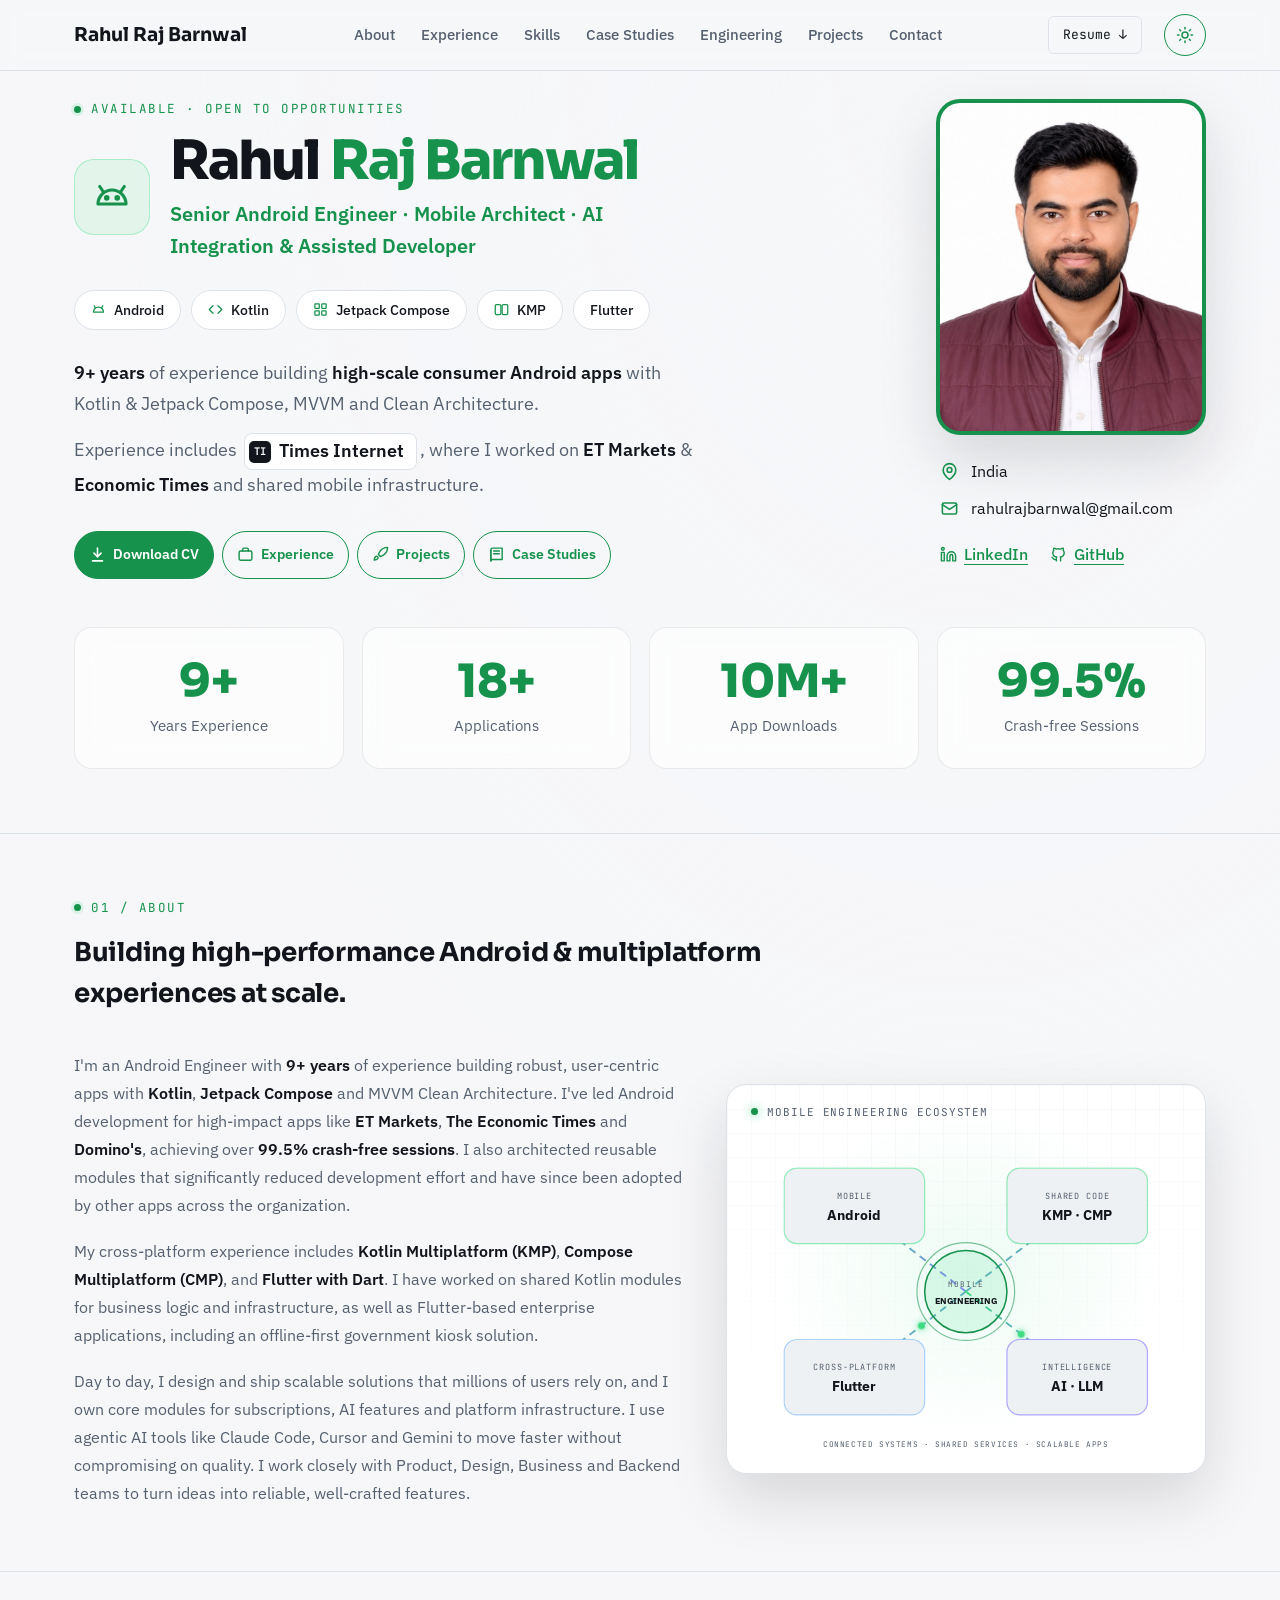
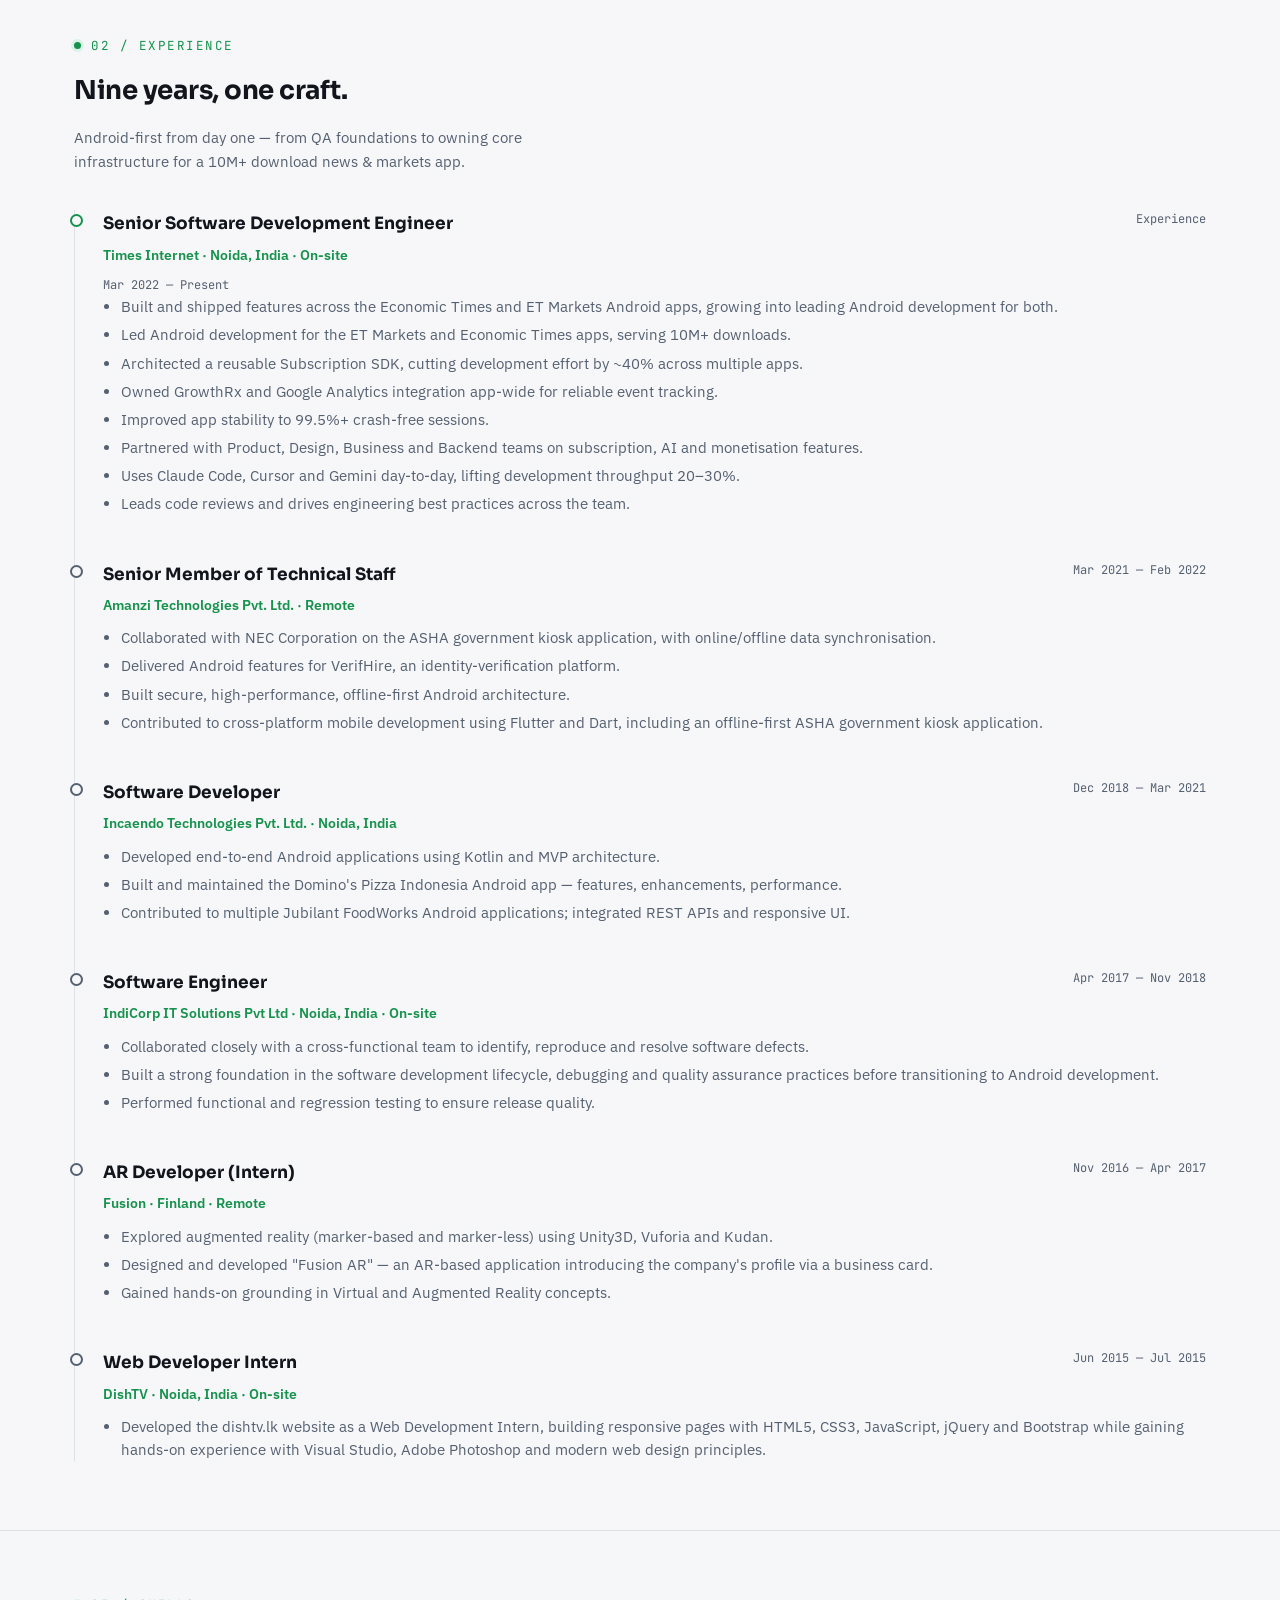
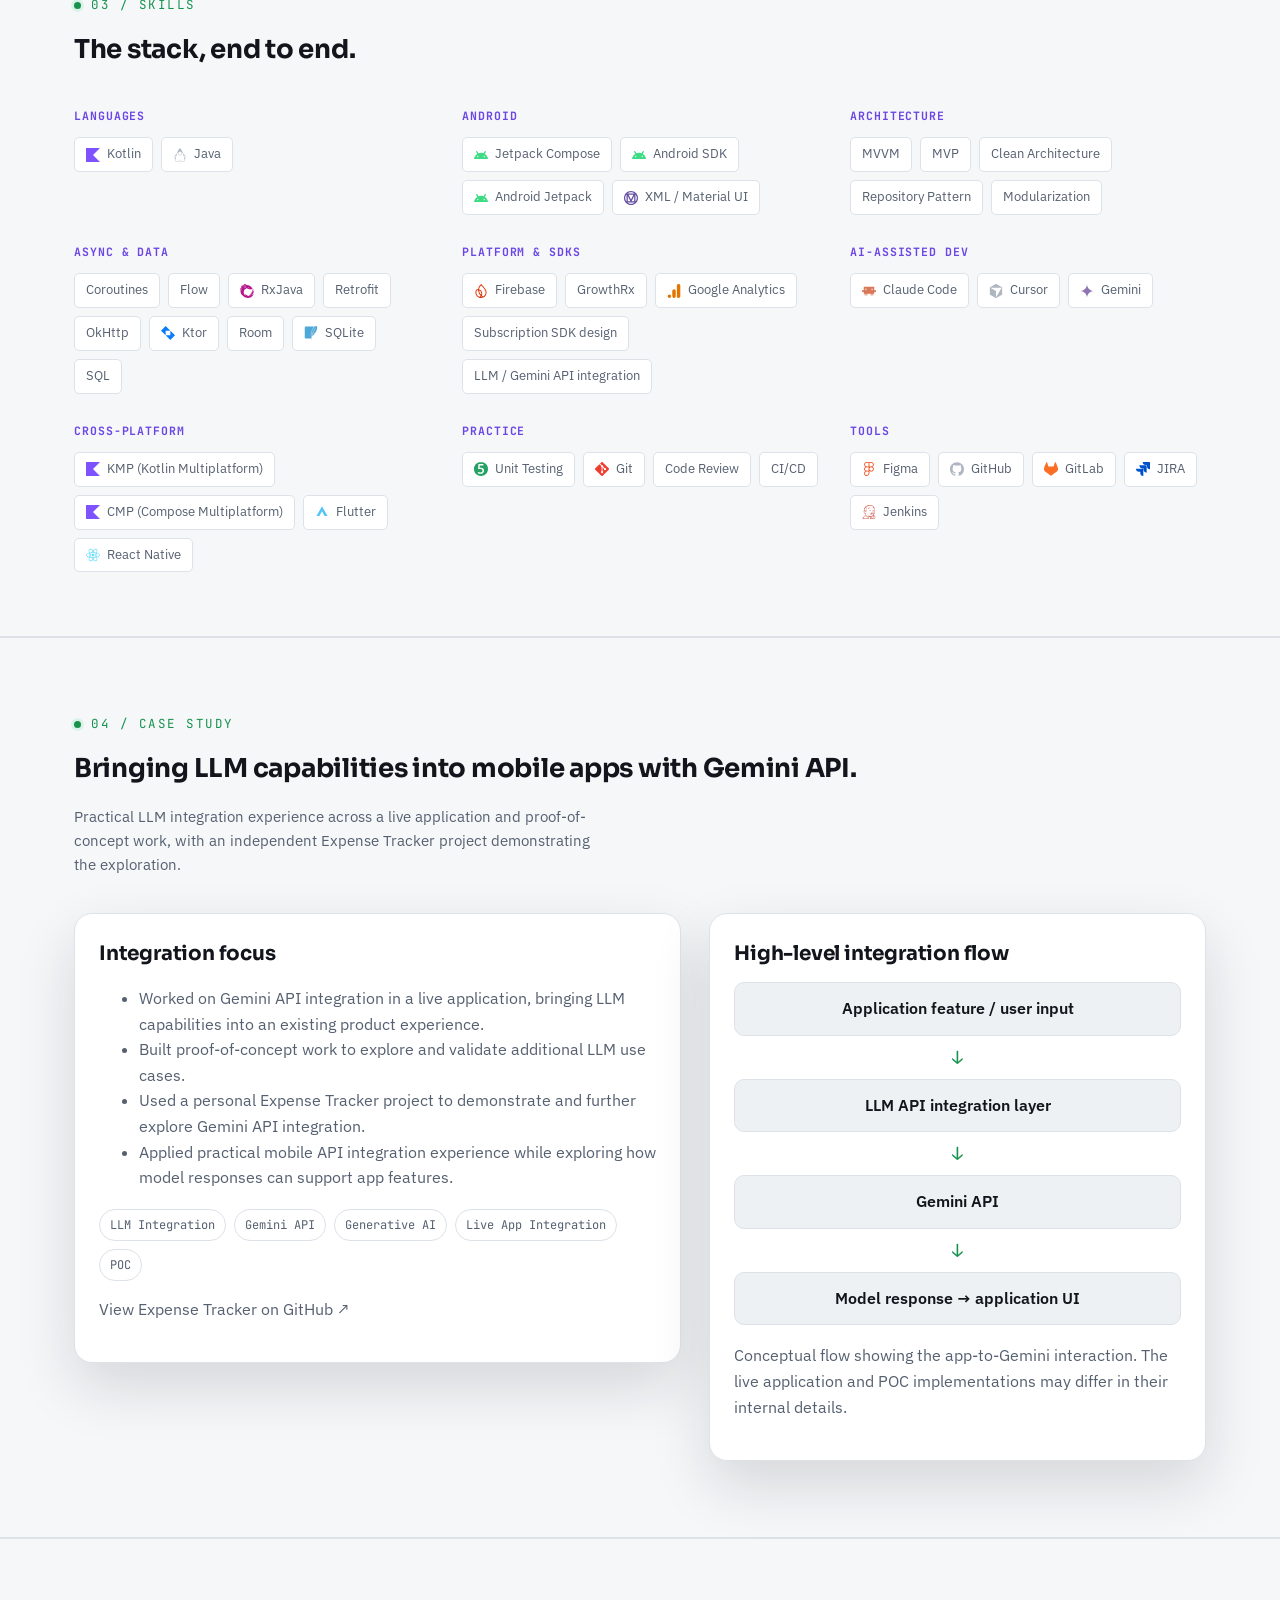
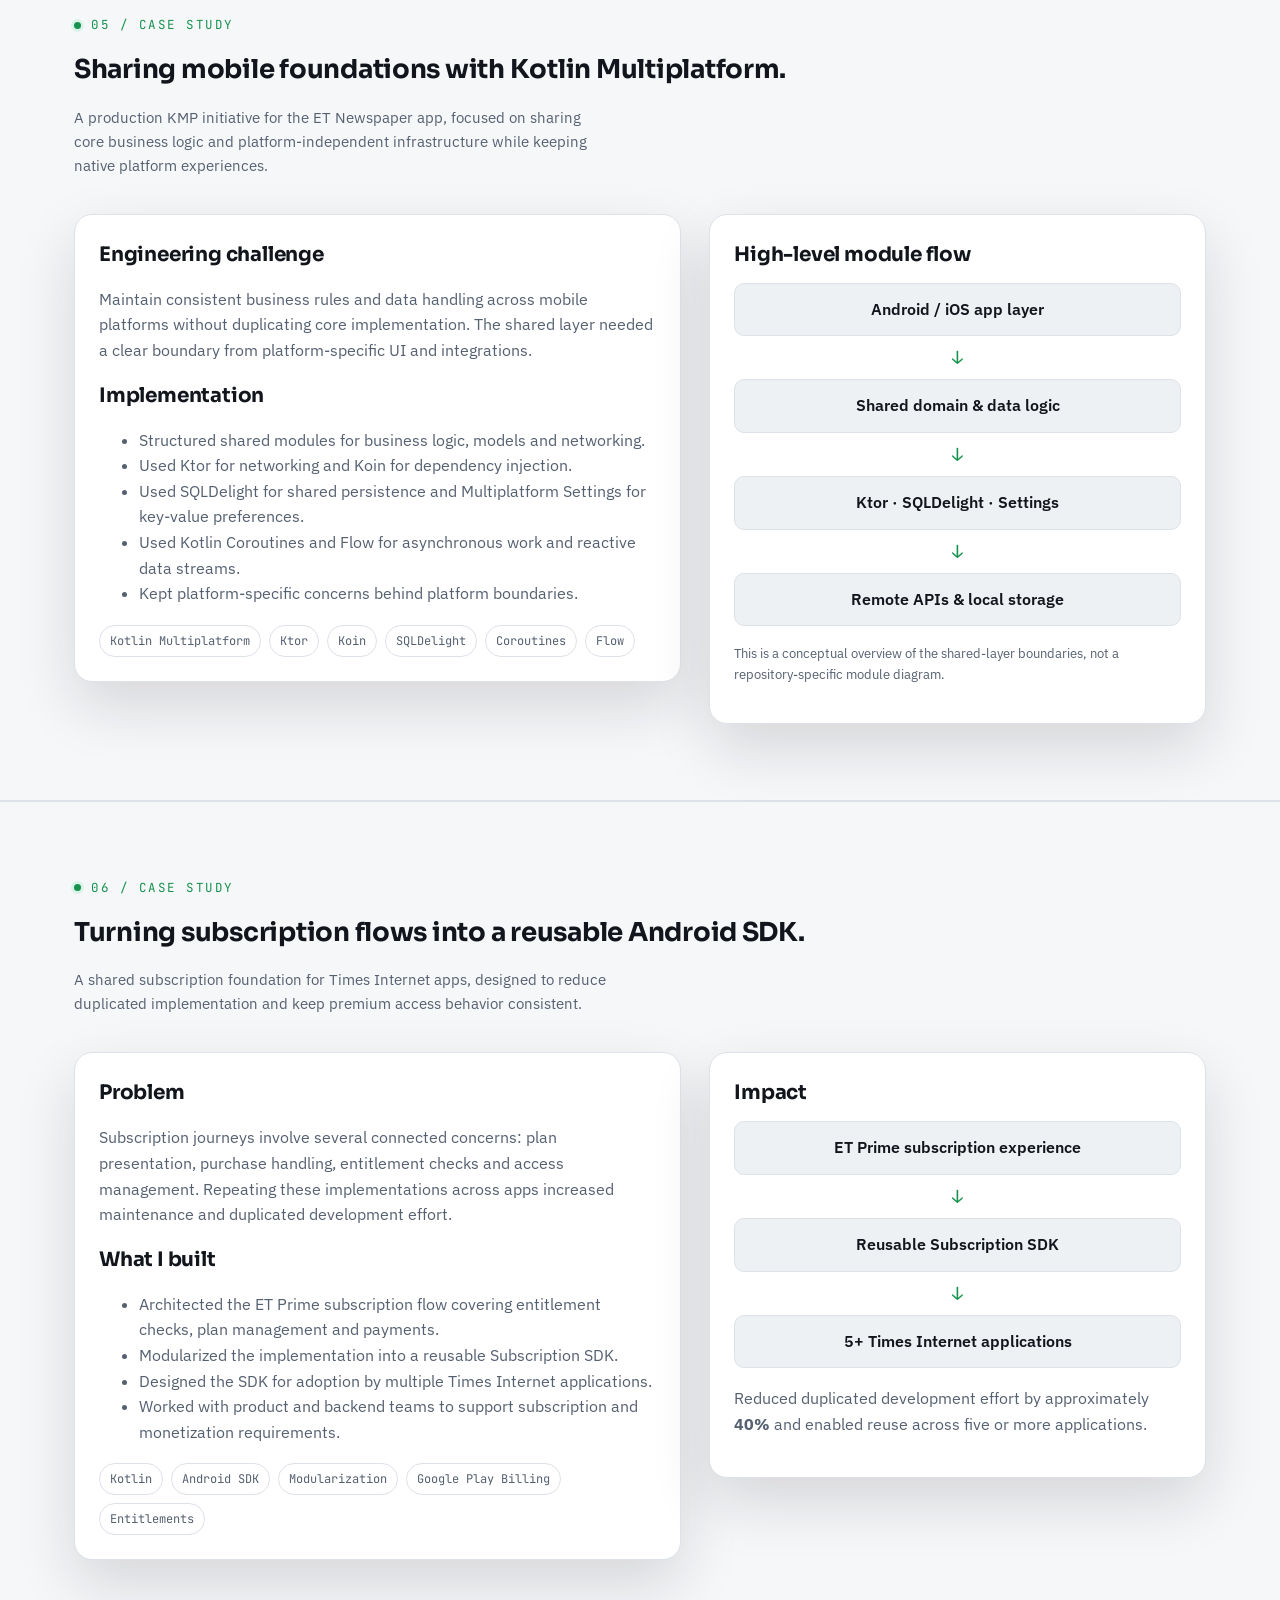
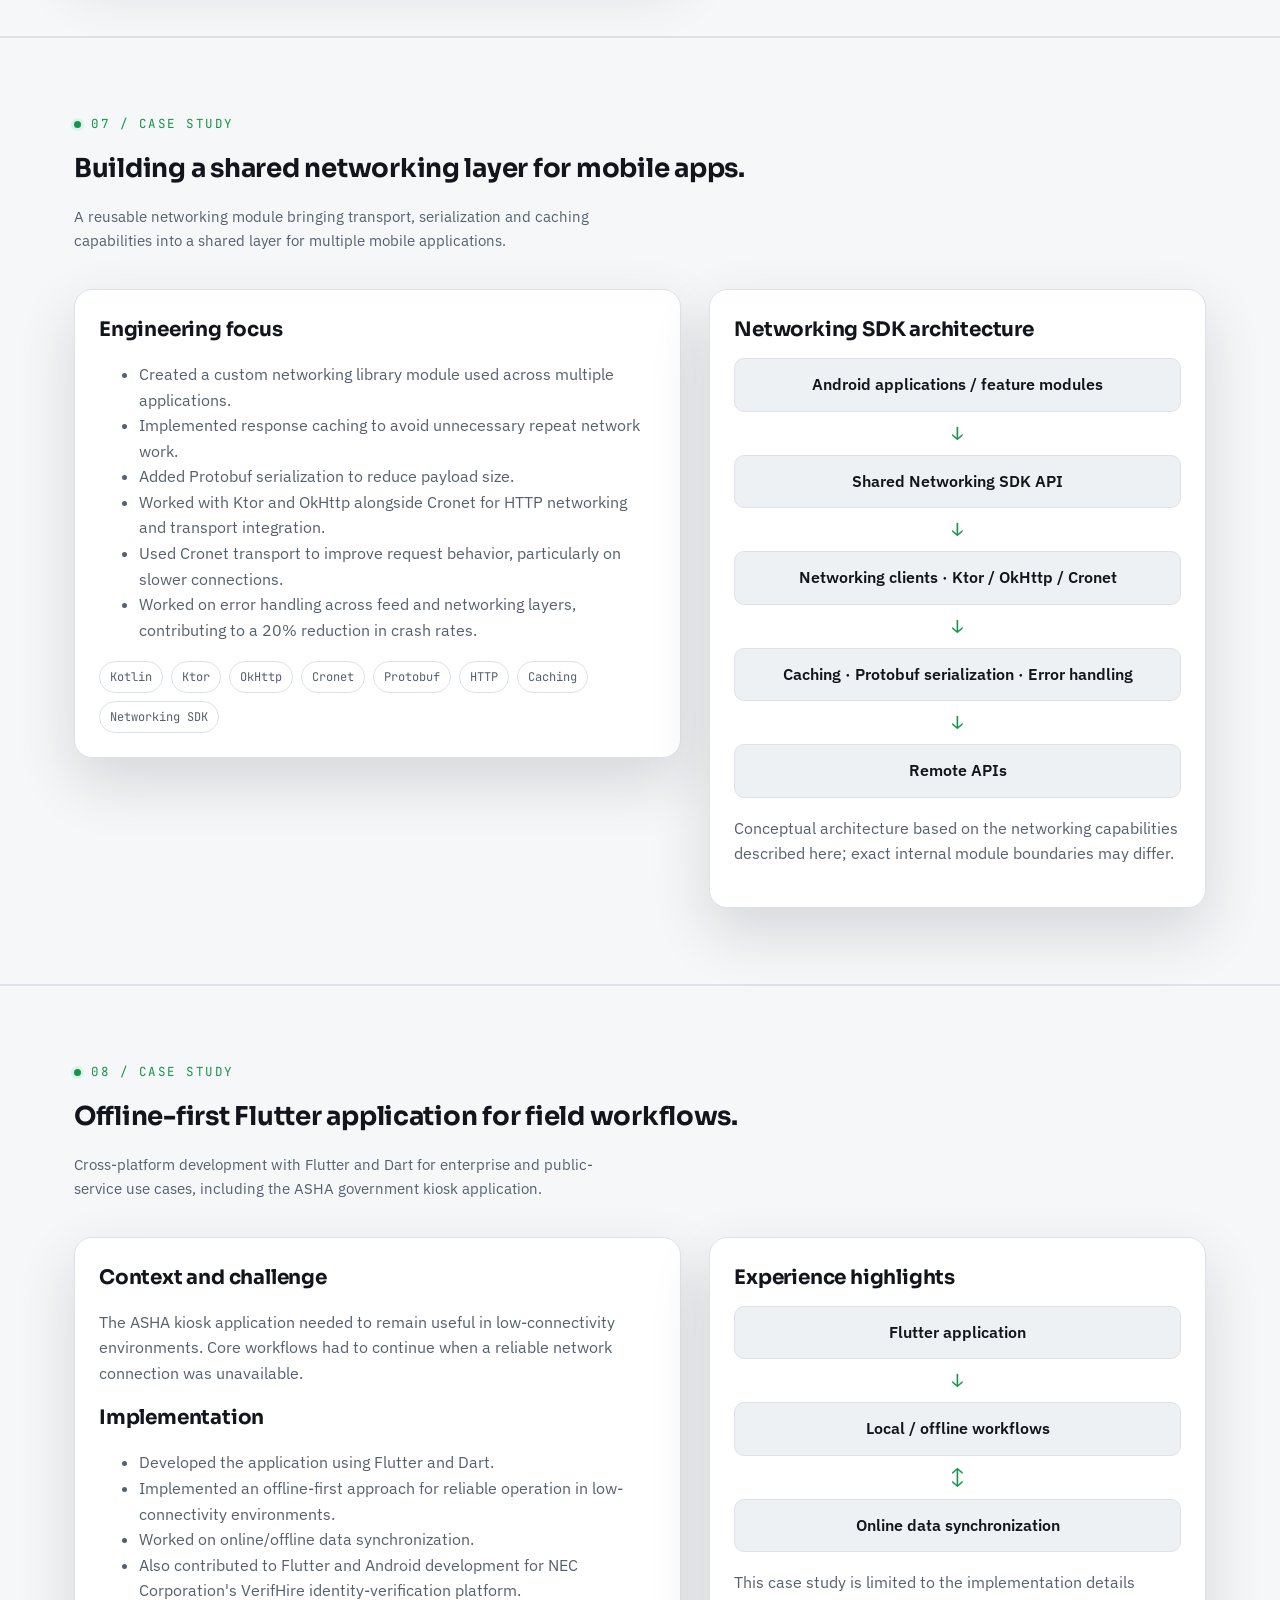
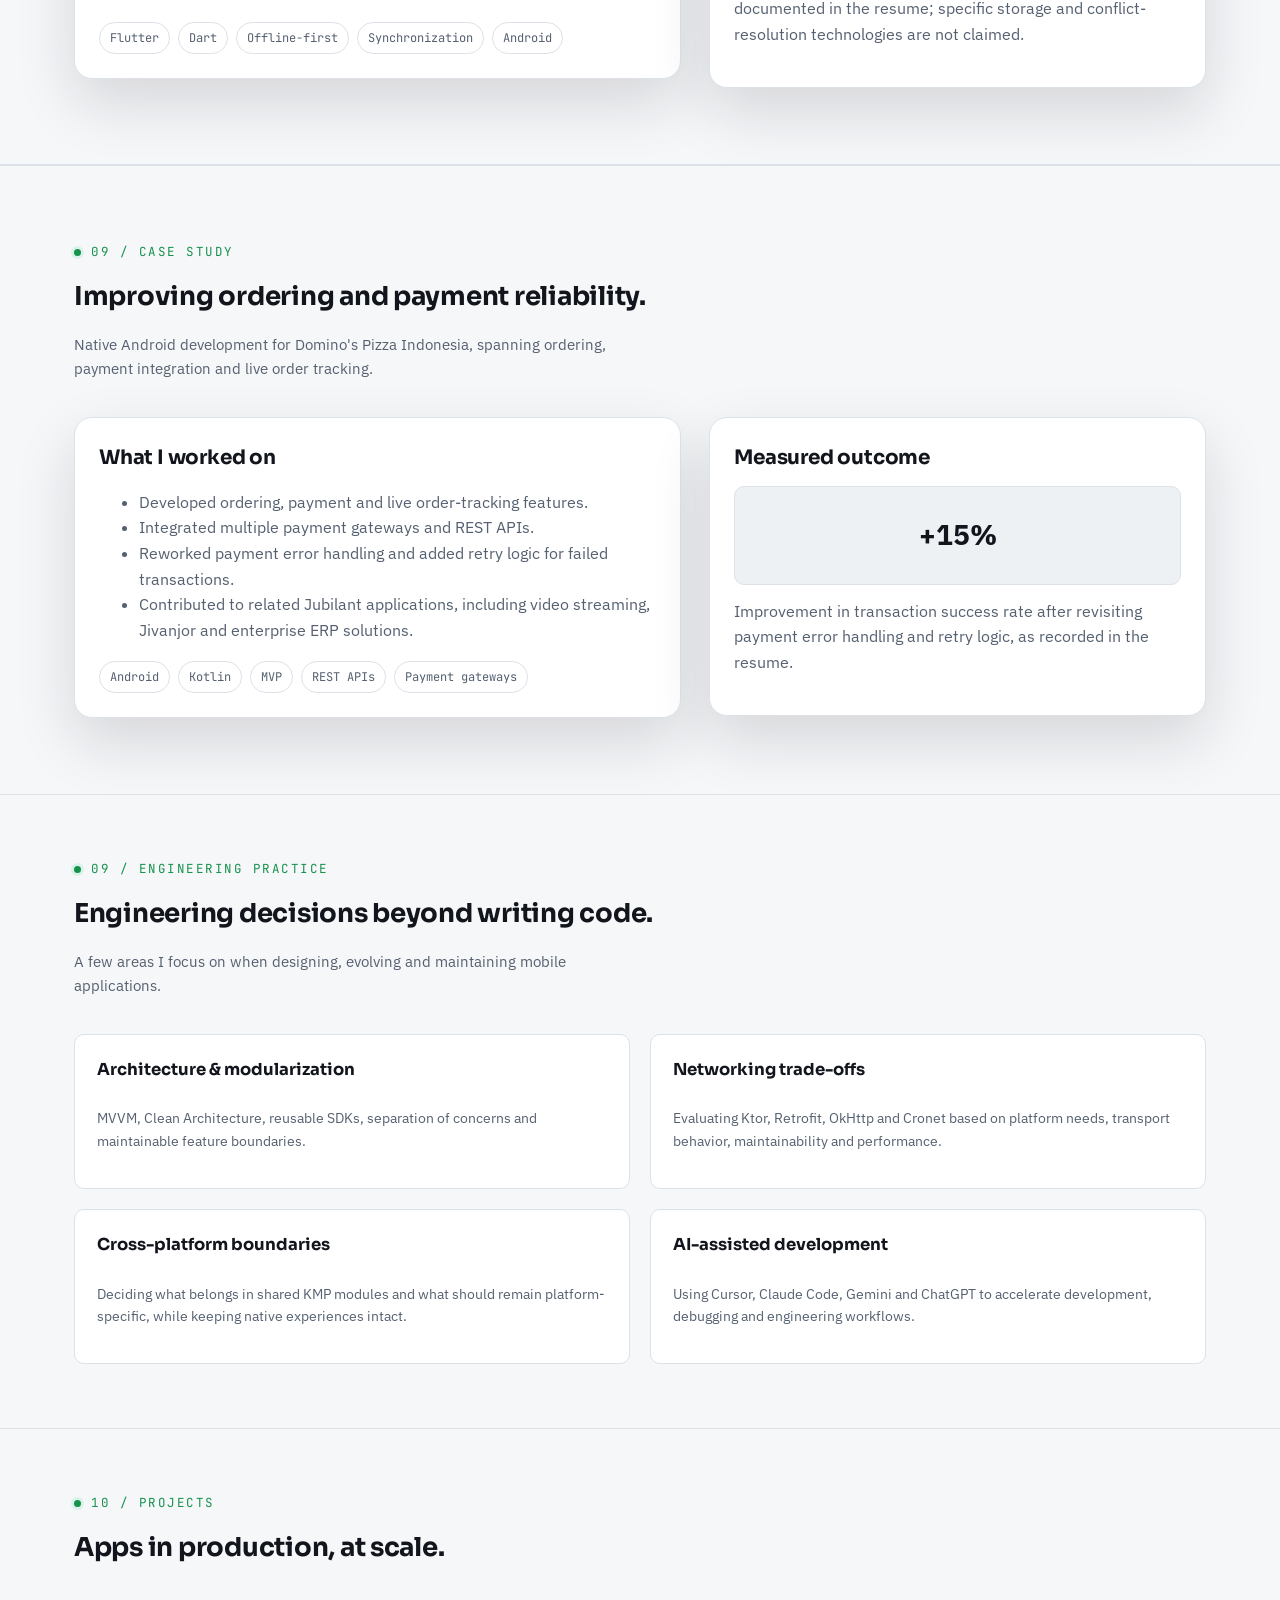
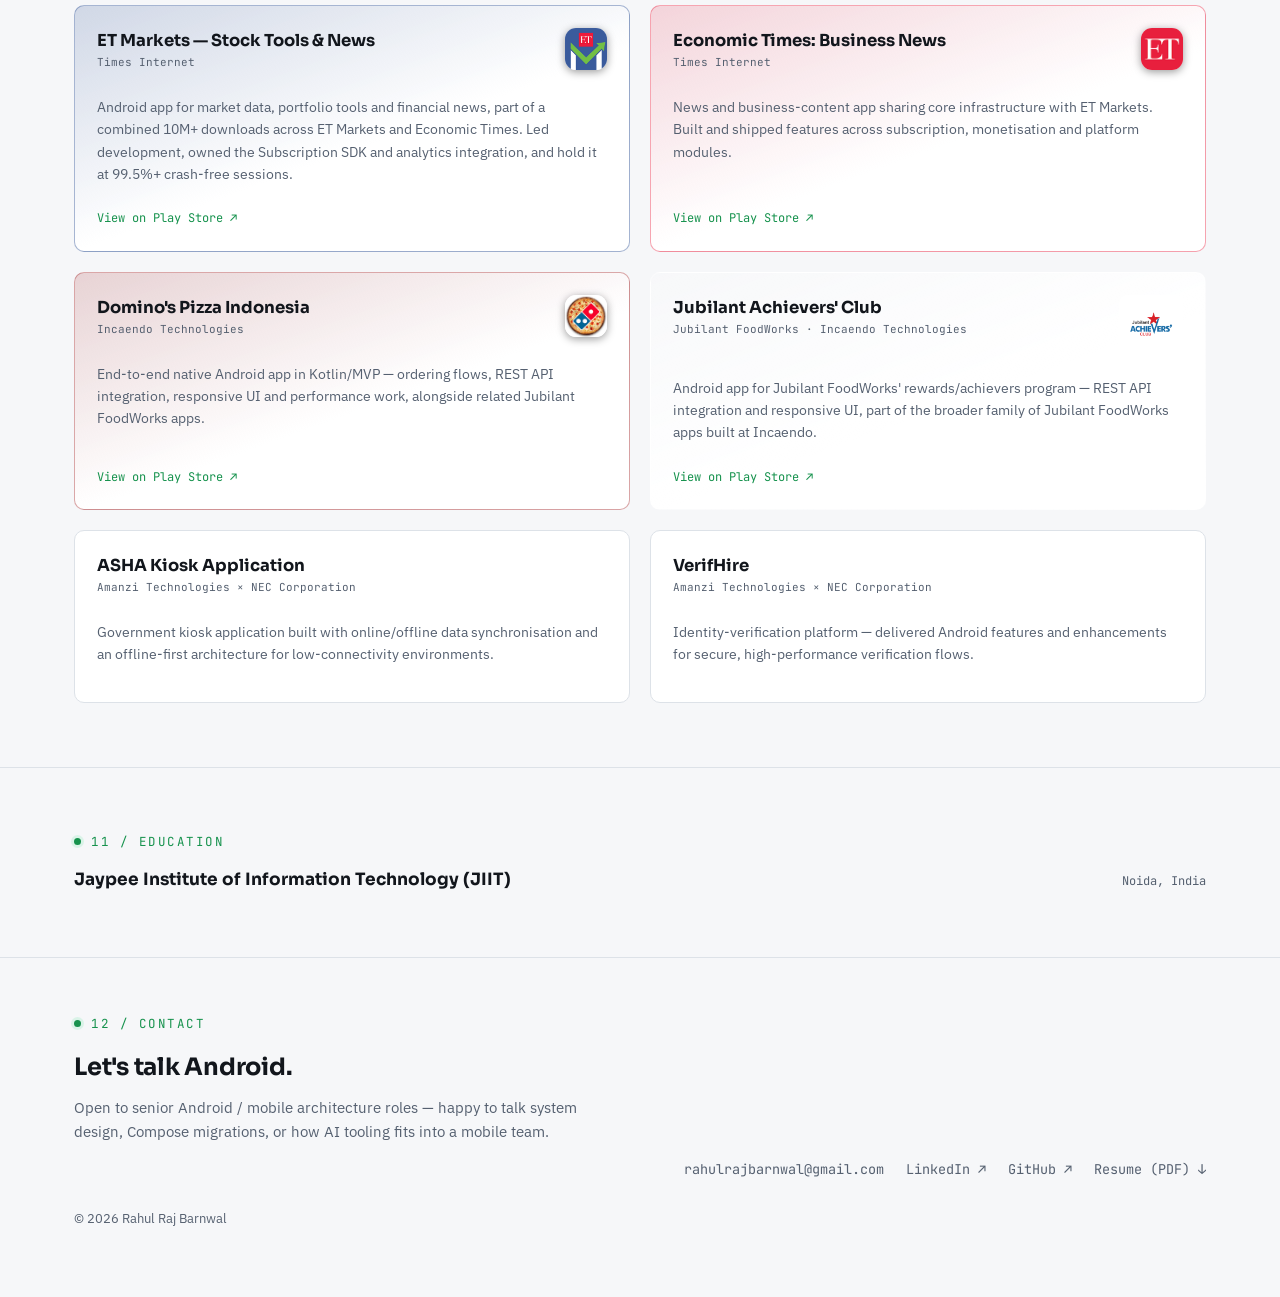
==== commit d5946634: "update" ====
--- a/index.html
+++ b/index.html
@@ -67,7 +67,7 @@
         <a class="btn primary" href="resume.pdf" target="_blank" rel="noopener"><svg viewBox="0 0 24 24" fill="none" stroke="currentColor" stroke-width="2.2" stroke-linecap="round" stroke-linejoin="round"><path d="M12 3v12"/><path d="m7 10 5 5 5-5"/><path d="M5 21h14"/></svg>Download CV</a>
         <a class="btn ghost" href="#experience"><svg viewBox="0 0 24 24" fill="none" stroke="currentColor" stroke-width="2" stroke-linecap="round" stroke-linejoin="round"><rect x="3" y="7" width="18" height="13" rx="2"/><path d="M8 7V5a2 2 0 0 1 2-2h4a2 2 0 0 1 2 2v2"/></svg>Experience</a>
         <a class="btn ghost" href="#projects"><svg viewBox="0 0 24 24" fill="none" stroke="currentColor" stroke-width="2" stroke-linecap="round" stroke-linejoin="round"><path d="M5 15c-1.5 1.3-2 5-2 5s3.7-.5 5-2c.7-.8.7-2.1-.1-2.9a2.2 2.2 0 0 0-2.9-.1z"/><path d="M12 15 9 12a22 22 0 0 1 2-4A12.9 12.9 0 0 1 22 2c0 2.7-.8 7.5-6 11a22.4 22.4 0 0 1-4 2z"/></svg>Projects</a>
-        <a class="btn ghost" href="#case-studies"><svg viewBox="0 0 24 24" fill="none" stroke="currentColor" stroke-width="2" stroke-linecap="round" stroke-linejoin="round"><path d="M4 5.5A2.5 2.5 0 0 1 6.5 3H20v16H6.5A2.5 2.5 0 0 0 4 21z"/><path d="M4 5.5v15.5"/><path d="M8 7h8M8 11h8"/></svg>Case Studies</a>
+        <a class="btn ghost" href="#ai-integration-case-study" aria-label="View case studies"><svg viewBox="0 0 24 24" fill="none" stroke="currentColor" stroke-width="2" stroke-linecap="round" stroke-linejoin="round"><path d="M4 5.5A2.5 2.5 0 0 1 6.5 3H20v16H6.5A2.5 2.5 0 0 0 4 21z"/><path d="M4 5.5v15.5"/><path d="M8 7h8M8 11h8"/></svg>Case Studies</a>
       </div>
     </div>
 
